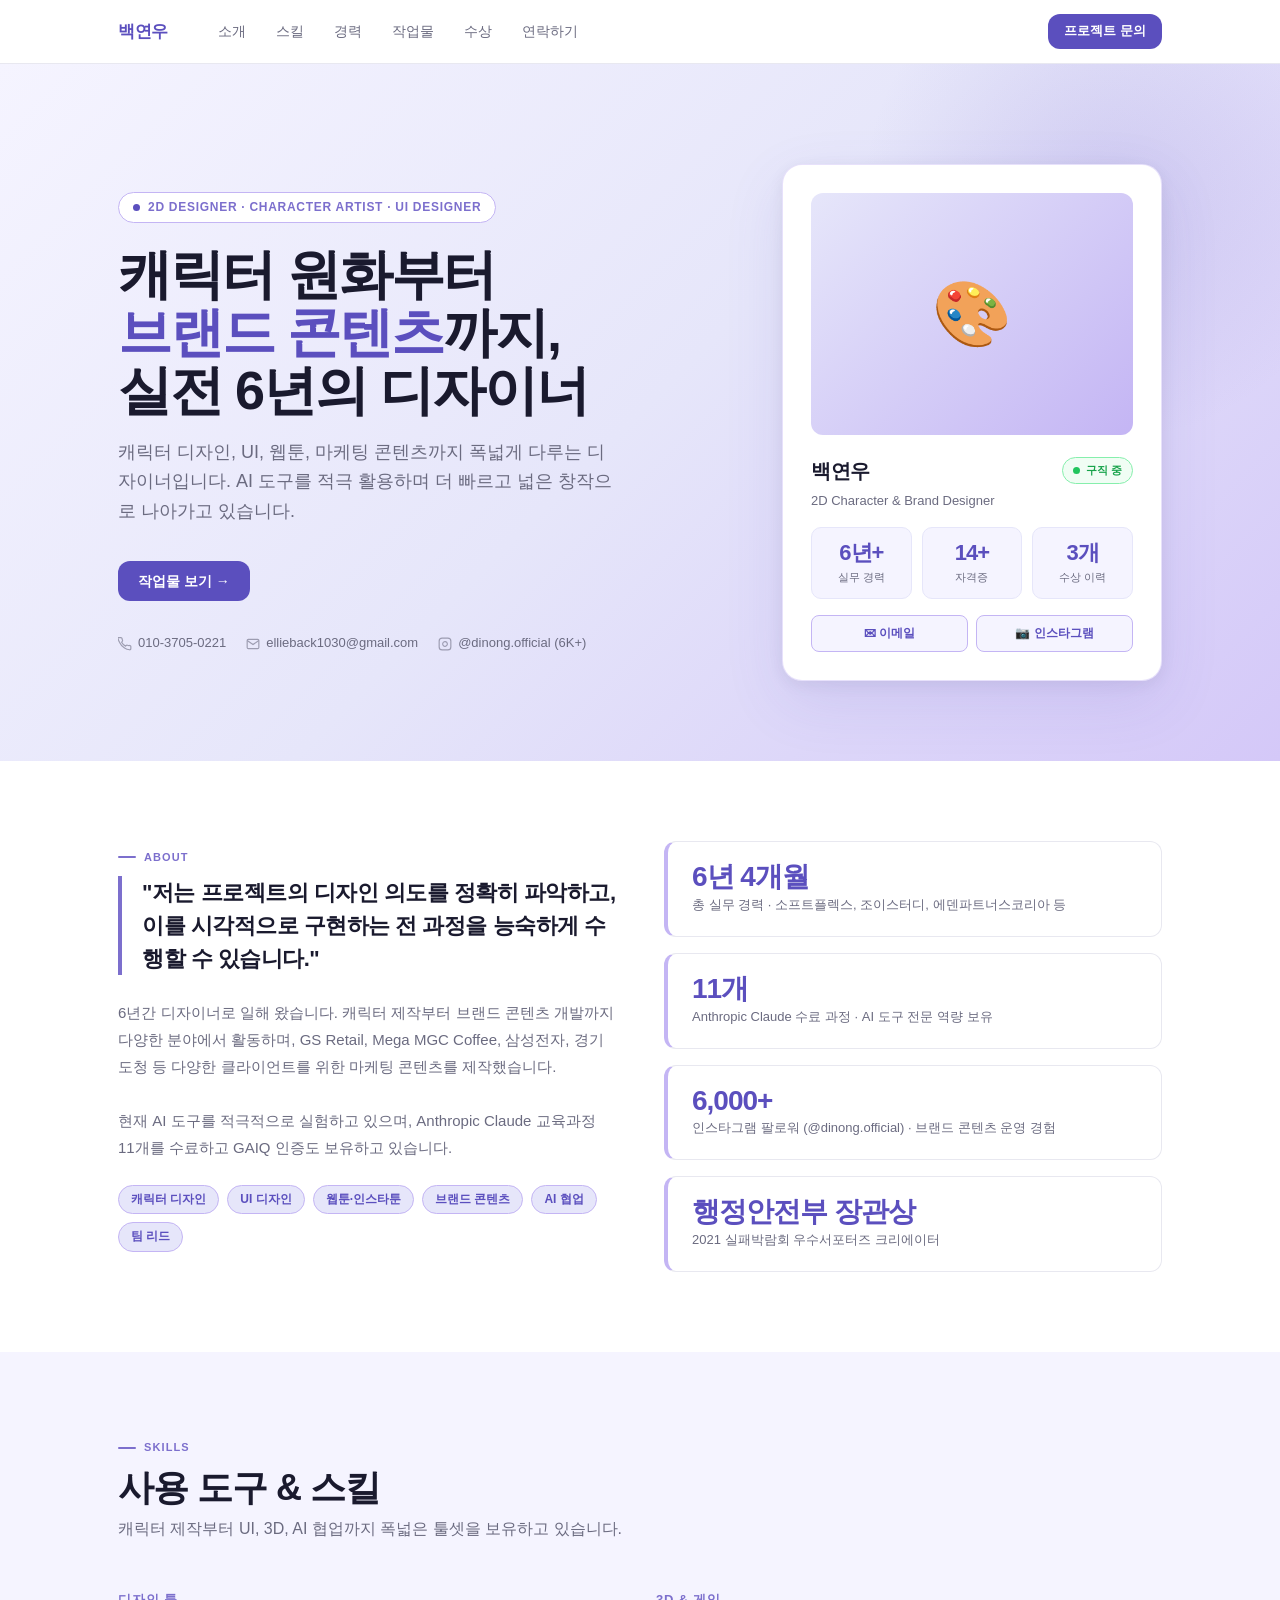
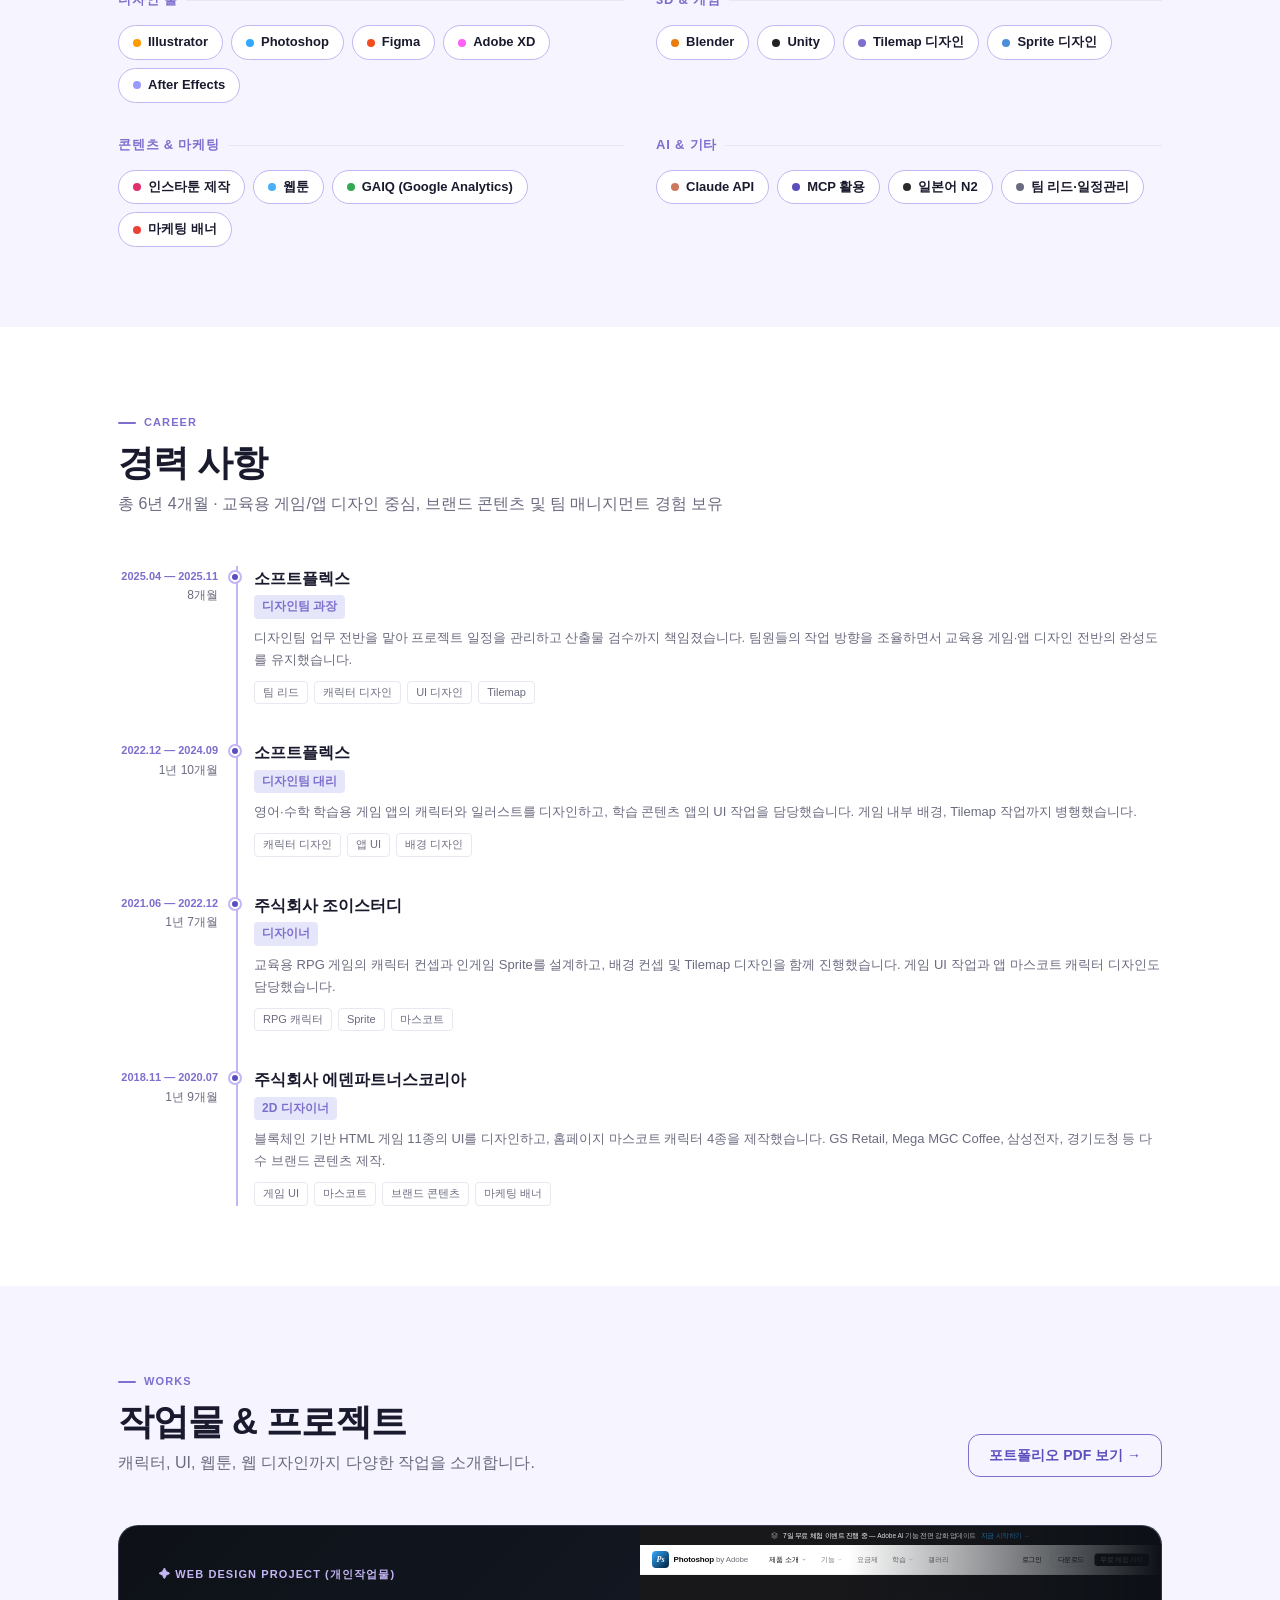
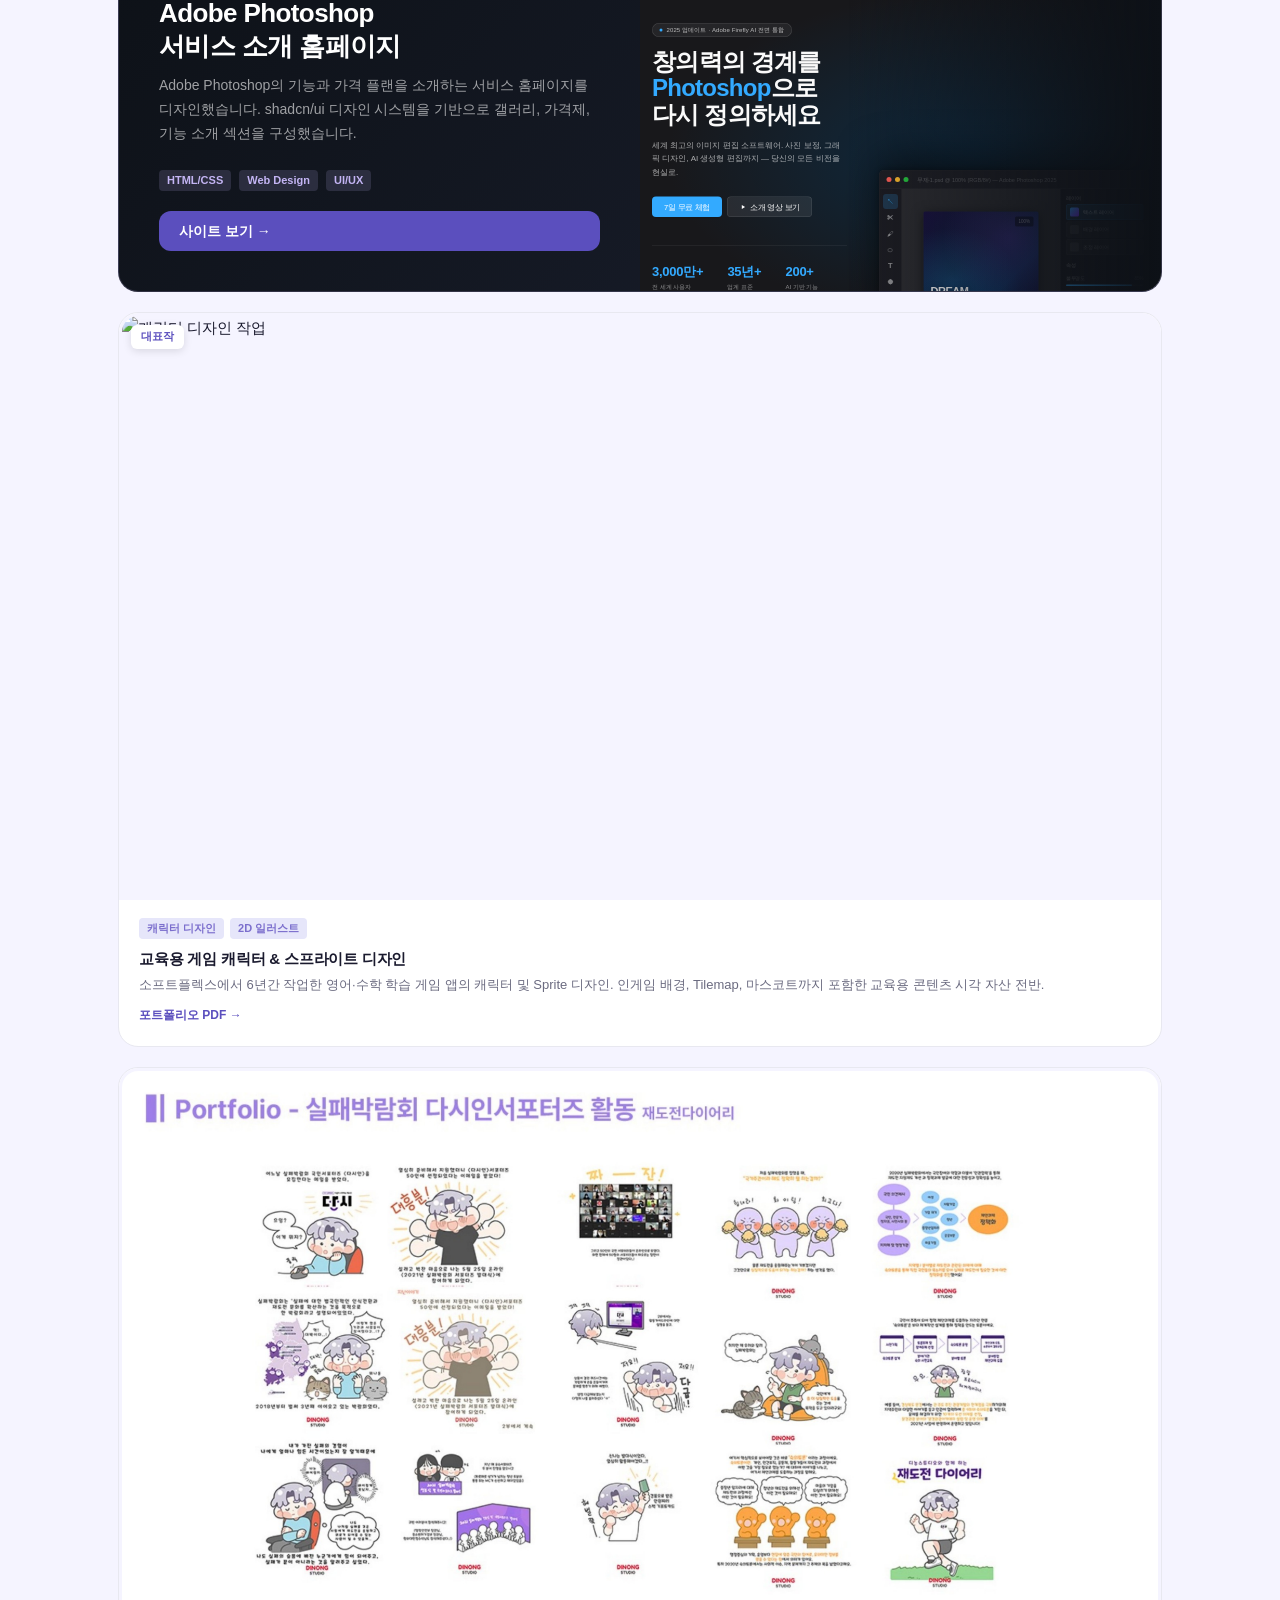
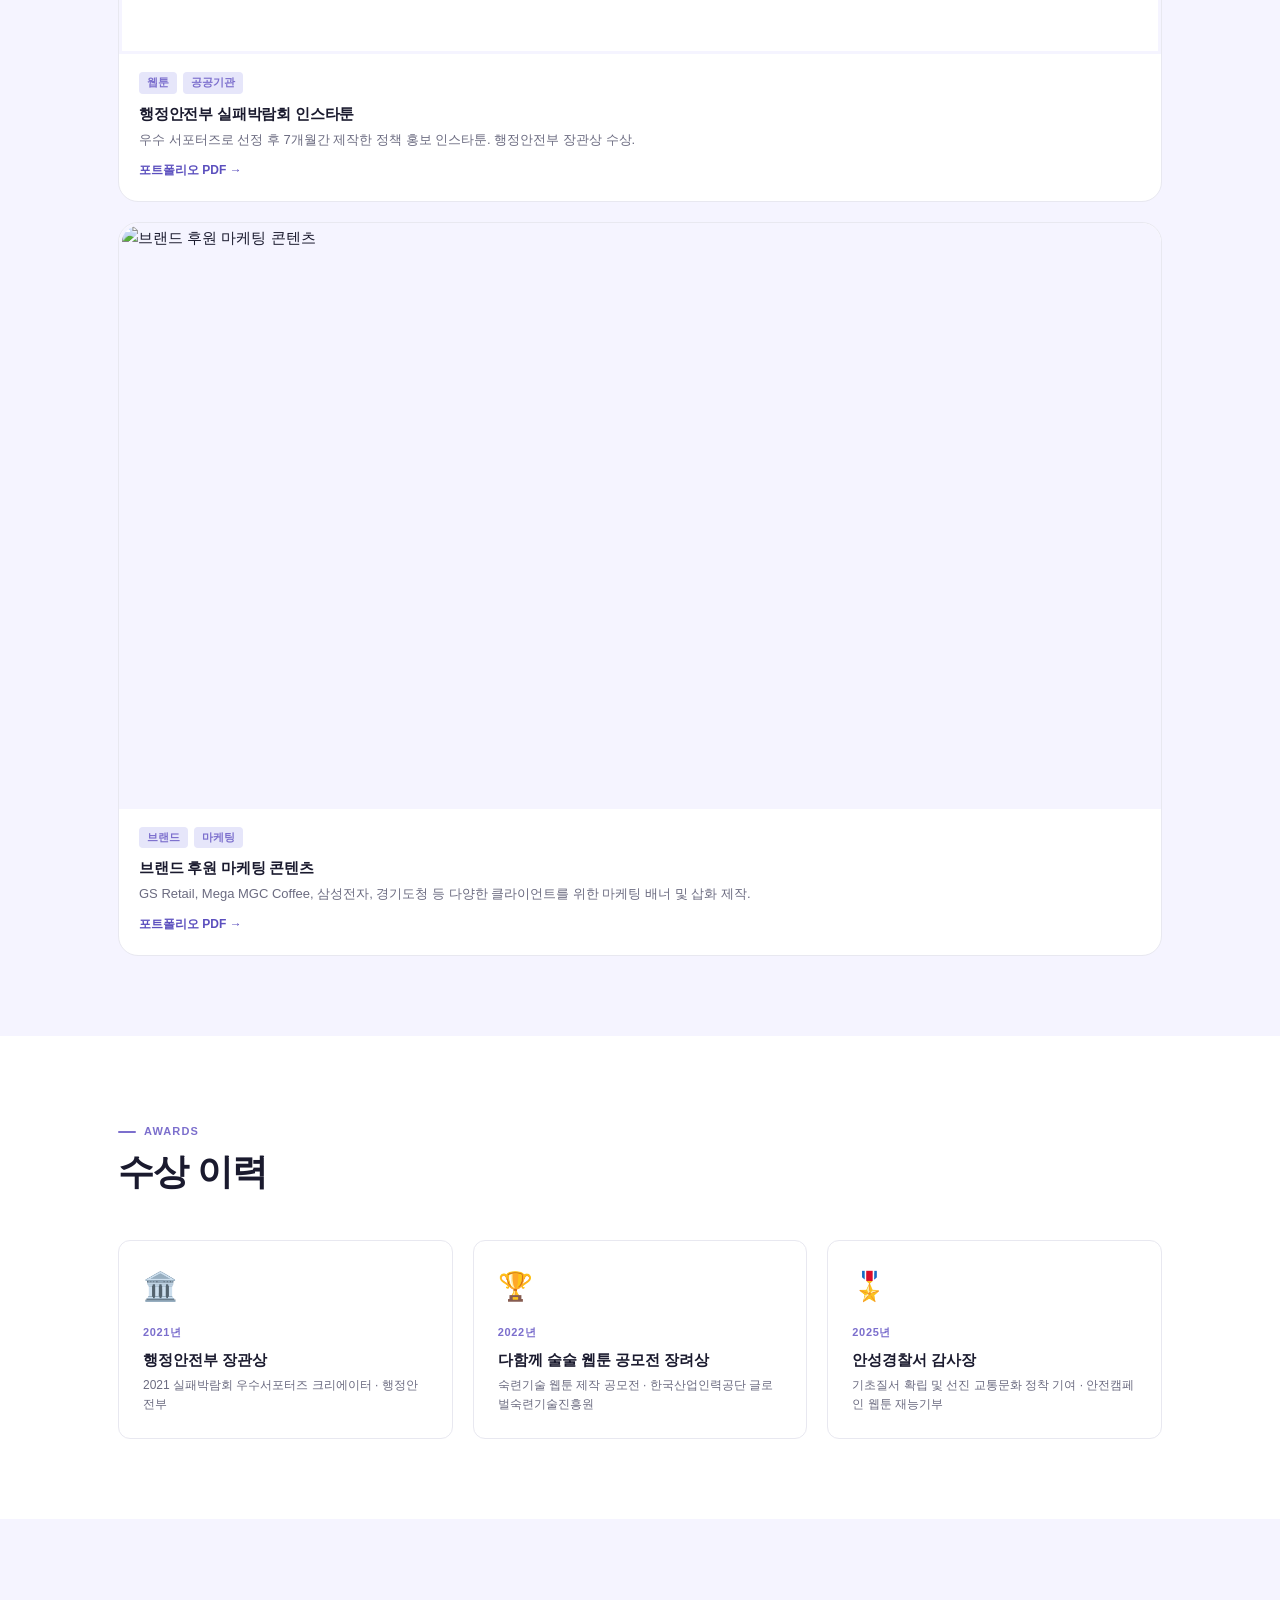
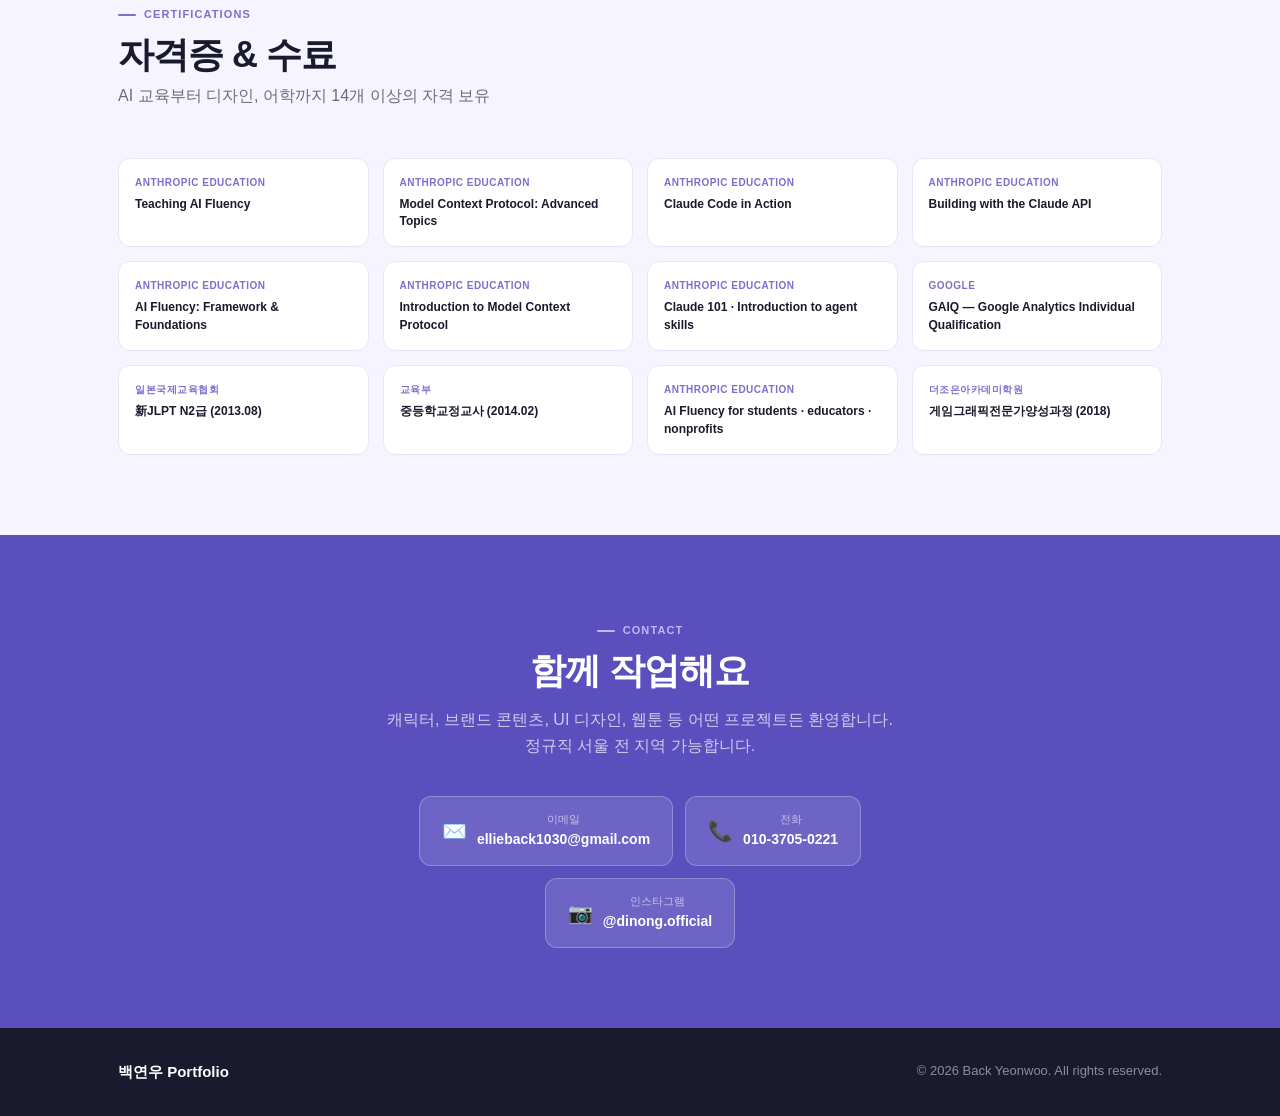
==== index.html @ b56a7719 "Initial portfolio site deploy" ====
<!DOCTYPE html>
<html lang="ko">
<head>
  <meta charset="UTF-8" />
  <meta name="viewport" content="width=device-width, initial-scale=1.0" />
  <title>백연우 — Character & Brand Designer Portfolio</title>
  <style>
    /* ── Color Tokens ── */
    :root {
      --lavender: #E6E6FA;
      --lavender-mid: #C4B5F4;
      --lavender-dark: #7C6FCD;
      --lavender-deep: #5B4FBE;
      --lavender-bg: #F5F4FF;
      --fg: #1a1a2e;
      --fg-muted: #6b6b80;
      --border: #e8e8f0;
      --card-bg: #ffffff;
      --white: #ffffff;
      --radius: 12px;
      --radius-lg: 20px;
    }

    *, *::before, *::after { box-sizing: border-box; margin: 0; padding: 0; }
    html { scroll-behavior: smooth; }
    body {
      font-family: -apple-system, BlinkMacSystemFont, 'Segoe UI', 'Apple SD Gothic Neo', 'Noto Sans KR', sans-serif;
      background: var(--white);
      color: var(--fg);
      font-size: 15px;
      line-height: 1.6;
      -webkit-font-smoothing: antialiased;
    }
    a { text-decoration: none; color: inherit; }
    img { display: block; max-width: 100%; }

    .container { max-width: 1100px; margin: 0 auto; padding: 0 28px; }

    /* ── Fade-up animation ── */
    .fade-up {
      opacity: 0;
      transform: translateY(24px);
      transition: opacity 0.55s ease, transform 0.55s ease;
    }
    .fade-up.visible { opacity: 1; transform: translateY(0); }

    /* ════════════════════════
       NAV
    ════════════════════════ */
    .nav {
      position: sticky; top: 0; z-index: 100;
      background: rgba(255,255,255,0.88);
      backdrop-filter: blur(12px);
      border-bottom: 1px solid var(--border);
      height: 64px;
    }
    .nav-inner {
      height: 100%; display: flex; align-items: center;
    }
    .nav-logo {
      font-size: 17px; font-weight: 800;
      letter-spacing: -0.5px; margin-right: 36px; flex-shrink: 0;
      color: var(--lavender-deep);
    }
    .nav-links { display: flex; align-items: center; gap: 2px; flex: 1; }
    .nav-link {
      padding: 6px 14px; border-radius: 8px;
      font-size: 14px; font-weight: 500; color: var(--fg-muted);
      transition: all .15s; white-space: nowrap;
    }
    .nav-link:hover, .nav-link.active {
      color: var(--lavender-deep);
      background: var(--lavender);
    }
    .nav-right { margin-left: auto; display: flex; gap: 8px; }
    .btn {
      display: inline-flex; align-items: center; gap: 6px;
      border-radius: var(--radius); font-size: 14px; font-weight: 600;
      padding: 9px 20px; cursor: pointer; border: none; transition: all .18s;
      white-space: nowrap;
    }
    .btn-primary {
      background: var(--lavender-deep); color: var(--white);
    }
    .btn-primary:hover { background: #4a3fad; }
    .btn-outline {
      background: transparent; color: var(--lavender-deep);
      border: 1.5px solid var(--lavender-dark);
    }
    .btn-outline:hover { background: var(--lavender); }
    .btn-ghost {
      background: transparent; color: var(--fg-muted); border: 1px solid var(--border);
    }
    .btn-ghost:hover { background: var(--lavender-bg); color: var(--lavender-deep); }

    /* ════════════════════════
       HERO
    ════════════════════════ */
    .hero {
      background: linear-gradient(135deg, var(--lavender-bg) 0%, var(--lavender) 50%, #d4c8f8 100%);
      padding: 100px 0 80px;
      position: relative; overflow: hidden;
    }
    .hero::before {
      content: '';
      position: absolute; top: -120px; right: -80px;
      width: 500px; height: 500px;
      background: radial-gradient(circle, rgba(124,111,205,0.18) 0%, transparent 70%);
      pointer-events: none;
    }
    .hero-inner {
      display: grid; grid-template-columns: 1fr 380px;
      align-items: center; gap: 60px;
    }
    .hero-tag {
      display: inline-flex; align-items: center; gap: 8px;
      background: var(--white); border: 1px solid var(--lavender-mid);
      border-radius: 9999px; padding: 5px 14px;
      font-size: 12px; font-weight: 600; color: var(--lavender-dark);
      text-transform: uppercase; letter-spacing: .06em;
      margin-bottom: 22px;
    }
    .hero-tag-dot {
      width: 7px; height: 7px; border-radius: 50%;
      background: var(--lavender-deep); flex-shrink: 0;
    }
    .hero h1 {
      font-size: 54px; font-weight: 800; letter-spacing: -2px;
      line-height: 1.08; margin-bottom: 18px; color: var(--fg);
    }
    .hero h1 em {
      font-style: normal; color: var(--lavender-deep);
    }
    .hero-sub {
      font-size: 18px; color: var(--fg-muted); line-height: 1.65;
      max-width: 500px; margin-bottom: 34px;
    }
    .hero-actions { display: flex; gap: 10px; flex-wrap: wrap; margin-bottom: 32px; }
    .hero-meta {
      display: flex; align-items: center; gap: 20px; flex-wrap: wrap;
    }
    .hero-meta-item {
      display: flex; align-items: center; gap: 6px;
      font-size: 13px; color: var(--fg-muted);
    }
    .hero-meta-item svg { opacity: 0.6; }

    /* Profile Card */
    .hero-card {
      background: var(--white);
      border-radius: var(--radius-lg);
      padding: 28px;
      box-shadow: 0 20px 60px rgba(91,79,190,0.12), 0 4px 16px rgba(0,0,0,0.06);
      border: 1px solid rgba(196,181,244,0.4);
    }
    .hero-photo {
      width: 100%; aspect-ratio: 4/3;
      border-radius: 12px; overflow: hidden;
      background: linear-gradient(135deg, var(--lavender) 0%, var(--lavender-mid) 100%);
      margin-bottom: 20px;
      display: flex; align-items: center; justify-content: center;
      font-size: 64px; color: var(--lavender-dark);
    }
    .hero-photo img { width: 100%; height: 100%; object-fit: cover; }
    .hero-name-row {
      display: flex; align-items: center; justify-content: space-between;
      margin-bottom: 4px;
    }
    .hero-name { font-size: 20px; font-weight: 700; letter-spacing: -0.4px; }
    .avail-badge {
      display: flex; align-items: center; gap: 6px;
      background: #f0fdf4; border: 1px solid #86efac;
      border-radius: 9999px; padding: 4px 10px;
      font-size: 11px; font-weight: 600; color: #16a34a;
    }
    .avail-dot {
      width: 7px; height: 7px; border-radius: 50%;
      background: #22c55e;
      animation: pulse 2s infinite;
    }
    @keyframes pulse {
      0%,100% { box-shadow: 0 0 0 2px rgba(34,197,94,0.2); }
      50% { box-shadow: 0 0 0 5px rgba(34,197,94,0.05); }
    }
    .hero-role { font-size: 13px; color: var(--fg-muted); margin-bottom: 16px; }
    .hero-stats {
      display: grid; grid-template-columns: repeat(3, 1fr);
      gap: 10px; margin-bottom: 16px;
    }
    .hero-stat {
      background: var(--lavender-bg);
      border: 1px solid var(--lavender);
      border-radius: 10px; padding: 12px 8px; text-align: center;
    }
    .hero-stat-val {
      font-size: 22px; font-weight: 800; letter-spacing: -1px;
      color: var(--lavender-deep); line-height: 1.2;
    }
    .hero-stat-label { font-size: 11px; color: var(--fg-muted); margin-top: 2px; }
    .hero-card-links { display: flex; gap: 8px; }
    .hero-link-btn {
      flex: 1; display: flex; align-items: center; justify-content: center; gap: 5px;
      background: var(--lavender-bg); border: 1px solid var(--lavender-mid);
      border-radius: 8px; padding: 8px; font-size: 12px; font-weight: 600;
      color: var(--lavender-deep); transition: all .15s;
    }
    .hero-link-btn:hover { background: var(--lavender); }

    /* ════════════════════════
       SECTION COMMON
    ════════════════════════ */
    .section { padding: 80px 0; }
    .section-alt { background: var(--lavender-bg); }
    .section-dark {
      background: var(--lavender-deep); color: var(--white);
    }
    .sec-label {
      display: inline-flex; align-items: center; gap: 8px;
      font-size: 11px; font-weight: 700; letter-spacing: .1em;
      text-transform: uppercase; color: var(--lavender-dark);
      margin-bottom: 10px;
    }
    .section-dark .sec-label { color: var(--lavender-mid); }
    .sec-label::before {
      content: ''; width: 18px; height: 2px;
      background: var(--lavender-dark); border-radius: 1px;
    }
    .section-dark .sec-label::before { background: var(--lavender-mid); }
    .sec-h2 {
      font-size: 36px; font-weight: 800; letter-spacing: -1px;
      line-height: 1.15; margin-bottom: 8px;
    }
    .sec-lead {
      font-size: 16px; color: var(--fg-muted); line-height: 1.65;
    }
    .section-dark .sec-lead { color: rgba(255,255,255,0.7); }
    .sec-header { margin-bottom: 48px; }
    .sec-header-row {
      display: flex; align-items: flex-end; justify-content: space-between;
      flex-wrap: wrap; gap: 16px; margin-bottom: 48px;
    }

    /* ════════════════════════
       ABOUT / INTRO
    ════════════════════════ */
    .about-grid {
      display: grid; grid-template-columns: 1fr 1fr; gap: 48px; align-items: start;
    }
    .about-quote {
      font-size: 22px; font-weight: 700; line-height: 1.5;
      letter-spacing: -0.5px; color: var(--fg);
      border-left: 4px solid var(--lavender-dark);
      padding-left: 20px; margin-bottom: 24px;
    }
    .about-text { font-size: 15px; color: var(--fg-muted); line-height: 1.8; }
    .about-tags { display: flex; flex-wrap: wrap; gap: 8px; margin-top: 24px; }
    .tag {
      display: inline-flex; align-items: center; gap: 5px;
      background: var(--lavender); border: 1px solid var(--lavender-mid);
      border-radius: 9999px; padding: 4px 12px;
      font-size: 12px; font-weight: 600; color: var(--lavender-deep);
    }
    .about-highlights { display: flex; flex-direction: column; gap: 16px; }
    .highlight-card {
      background: var(--white); border: 1px solid var(--border);
      border-radius: var(--radius); padding: 20px 24px;
      border-left: 4px solid var(--lavender-mid);
      transition: border-left-color .2s, box-shadow .2s;
    }
    .highlight-card:hover {
      border-left-color: var(--lavender-deep);
      box-shadow: 0 4px 20px rgba(91,79,190,0.08);
    }
    .highlight-num {
      font-size: 28px; font-weight: 800; color: var(--lavender-deep);
      letter-spacing: -1px; line-height: 1.1;
    }
    .highlight-label {
      font-size: 13px; color: var(--fg-muted); margin-top: 2px;
    }

    /* ════════════════════════
       SKILLS
    ════════════════════════ */
    .skills-grid {
      display: grid; grid-template-columns: repeat(2, 1fr); gap: 32px;
    }
    .skills-group-title {
      font-size: 13px; font-weight: 700; color: var(--lavender-dark);
      text-transform: uppercase; letter-spacing: .06em;
      margin-bottom: 14px; display: flex; align-items: center; gap: 8px;
    }
    .skills-group-title::after {
      content: ''; flex: 1; height: 1px; background: var(--border);
    }
    .skill-chips { display: flex; flex-wrap: wrap; gap: 8px; }
    .skill-chip {
      display: inline-flex; align-items: center; gap: 7px;
      background: var(--white); border: 1.5px solid var(--lavender-mid);
      border-radius: 9999px; padding: 6px 14px;
      font-size: 13px; font-weight: 600; color: var(--fg);
      transition: all .15s;
    }
    .skill-chip:hover { background: var(--lavender); border-color: var(--lavender-dark); }
    .skill-dot { width: 8px; height: 8px; border-radius: 50%; }

    /* ════════════════════════
       CAREER TIMELINE
    ════════════════════════ */
    .timeline { position: relative; }
    .timeline::before {
      content: '';
      position: absolute; left: 118px; top: 0; bottom: 0;
      width: 2px; background: var(--lavender-mid);
    }
    .tl-item {
      display: grid; grid-template-columns: 100px 1fr;
      gap: 36px; position: relative; padding-bottom: 36px;
    }
    .tl-item:last-child { padding-bottom: 0; }
    .tl-date {
      text-align: right; font-size: 12px; color: var(--fg-muted);
      line-height: 1.5; padding-top: 2px;
    }
    .tl-date strong { display: block; font-size: 11px; color: var(--lavender-dark); margin-bottom: 2px; }
    .tl-body { position: relative; }
    .tl-body::before {
      content: '';
      position: absolute; left: -24px; top: 6px;
      width: 10px; height: 10px; border-radius: 50%;
      background: var(--lavender-deep);
      border: 2px solid var(--white);
      box-shadow: 0 0 0 2px var(--lavender-mid);
    }
    .tl-company {
      font-size: 16px; font-weight: 700; margin-bottom: 2px;
    }
    .tl-role {
      font-size: 12px; font-weight: 600; color: var(--lavender-dark);
      background: var(--lavender); border-radius: 4px;
      padding: 2px 8px; display: inline-block; margin-bottom: 8px;
    }
    .tl-desc { font-size: 13px; color: var(--fg-muted); line-height: 1.7; }
    .tl-tags { display: flex; flex-wrap: wrap; gap: 6px; margin-top: 10px; }
    .tl-tag {
      font-size: 11px; color: var(--fg-muted);
      border: 1px solid var(--border); border-radius: 4px;
      padding: 2px 8px;
    }

    /* ════════════════════════
       WORKS
    ════════════════════════ */
    .works-grid {
      display: grid; grid-template-columns: 1fr; gap: 20px;
    }
    .work-card {
      background: var(--card-bg); border: 1px solid var(--border);
      border-radius: var(--radius-lg); overflow: hidden;
      cursor: pointer; transition: all .22s;
    }
    .work-card:hover {
      box-shadow: 0 12px 40px rgba(91,79,190,0.14);
      transform: translateY(-4px);
    }
    .work-card.featured { grid-column: unset; }
    .work-img-wrap {
      width: 100%; aspect-ratio: 16/9;
      overflow: hidden; background: var(--lavender-bg);
      position: relative;
      padding: 3px;
      border-radius: calc(var(--radius-lg) - 1px) calc(var(--radius-lg) - 1px) 0 0;
    }
    .work-card.featured .work-img-wrap { aspect-ratio: 16/9; }
    .work-img {
      width: 100%; height: 100%; object-fit: cover;
      transition: transform .35s ease;
      border-radius: calc(var(--radius-lg) - 4px) calc(var(--radius-lg) - 4px) 0 0;
    }
    .work-card:hover .work-img { transform: scale(1.04); }
    .work-badge {
      position: absolute; top: 12px; left: 12px;
      background: var(--white); border-radius: 6px;
      padding: 3px 10px; font-size: 11px; font-weight: 700;
      color: var(--lavender-deep);
      box-shadow: 0 2px 8px rgba(0,0,0,0.12);
    }
    .work-info { padding: 18px 20px 20px; }
    .work-meta { display: flex; gap: 6px; flex-wrap: wrap; margin-bottom: 8px; }
    .work-tag-sm {
      font-size: 11px; color: var(--lavender-dark);
      background: var(--lavender); border-radius: 4px;
      padding: 2px 8px; font-weight: 600;
    }
    .work-title { font-size: 15px; font-weight: 700; margin-bottom: 4px; letter-spacing: -0.2px; }
    .work-desc { font-size: 13px; color: var(--fg-muted); line-height: 1.6; }
    .work-link {
      display: inline-flex; align-items: center; gap: 4px;
      font-size: 12px; font-weight: 600; color: var(--lavender-deep);
      margin-top: 10px; transition: gap .15s;
    }
    .work-link:hover { gap: 8px; }

    /* Special: Photoshop page card */
    .ps-card {
      grid-column: 1 / -1;
      display: grid; grid-template-columns: 1fr 1fr;
      background: linear-gradient(135deg, #0d1117, #1a1f2e);
      border-radius: var(--radius-lg); overflow: hidden;
      border: 1px solid rgba(196,181,244,0.2);
    }
    .ps-card-info {
      padding: 40px 40px; display: flex; flex-direction: column;
      justify-content: center;
    }
    .ps-card-label {
      font-size: 11px; font-weight: 700; letter-spacing: .1em;
      text-transform: uppercase; color: var(--lavender-mid);
      margin-bottom: 14px;
    }
    .ps-card-title {
      font-size: 26px; font-weight: 800; color: var(--white);
      letter-spacing: -0.6px; line-height: 1.25; margin-bottom: 12px;
    }
    .ps-card-desc {
      font-size: 14px; color: rgba(255,255,255,0.6);
      line-height: 1.7; margin-bottom: 24px;
    }
    .ps-card-preview {
      overflow: hidden; position: relative;
      background: #0d1117;
    }
    .ps-card-preview iframe {
      width: 200%; height: 200%;
      transform: scale(0.5); transform-origin: top left;
      pointer-events: none; border: none;
    }
    .ps-card-overlay {
      position: absolute; inset: 0;
      background: linear-gradient(to right, transparent 40%, #0d1117 100%);
    }

    /* ════════════════════════
       AWARDS
    ════════════════════════ */
    .awards-grid {
      display: grid; grid-template-columns: repeat(3, 1fr); gap: 20px;
    }
    .award-card {
      background: var(--white); border: 1px solid var(--border);
      border-radius: var(--radius); padding: 24px;
      transition: all .2s;
    }
    .award-card:hover {
      box-shadow: 0 8px 30px rgba(91,79,190,0.1);
      border-color: var(--lavender-mid);
    }
    .award-icon { font-size: 28px; margin-bottom: 14px; }
    .award-year {
      font-size: 11px; font-weight: 700; color: var(--lavender-dark);
      text-transform: uppercase; letter-spacing: .06em; margin-bottom: 6px;
    }
    .award-title { font-size: 15px; font-weight: 700; margin-bottom: 4px; }
    .award-org { font-size: 12px; color: var(--fg-muted); }

    /* ════════════════════════
       CERTIFICATIONS
    ════════════════════════ */
    .cert-grid {
      display: grid; grid-template-columns: repeat(4, 1fr); gap: 14px;
    }
    .cert-card {
      background: var(--white); border: 1.5px solid var(--lavender);
      border-radius: var(--radius); padding: 16px;
      transition: all .15s;
    }
    .cert-card:hover {
      border-color: var(--lavender-dark);
      background: var(--lavender-bg);
    }
    .cert-issuer {
      font-size: 10px; font-weight: 700; color: var(--lavender-dark);
      text-transform: uppercase; letter-spacing: .05em; margin-bottom: 5px;
    }
    .cert-name { font-size: 12px; font-weight: 600; line-height: 1.45; }

    /* ════════════════════════
       CONTACT CTA
    ════════════════════════ */
    .contact-inner {
      text-align: center; max-width: 600px; margin: 0 auto;
    }
    .contact-inner .sec-h2 { margin-bottom: 16px; }
    .contact-links {
      display: flex; justify-content: center; gap: 12px;
      flex-wrap: wrap; margin-top: 36px;
    }
    .contact-link {
      display: flex; align-items: center; gap: 10px;
      background: rgba(255,255,255,0.12); border: 1px solid rgba(255,255,255,0.25);
      border-radius: var(--radius); padding: 14px 22px;
      font-size: 14px; font-weight: 600; color: var(--white);
      transition: all .15s;
    }
    .contact-link:hover {
      background: rgba(255,255,255,0.2);
      border-color: rgba(255,255,255,0.4);
    }
    .contact-link-icon { font-size: 20px; }

    /* ════════════════════════
       FOOTER
    ════════════════════════ */
    .footer {
      background: var(--fg); color: rgba(255,255,255,0.5);
      padding: 32px 0; font-size: 13px;
    }
    .footer-inner {
      display: flex; align-items: center; justify-content: space-between;
    }
    .footer-logo { color: var(--white); font-weight: 700; font-size: 15px; }

    /* ════════════════════════
       RESPONSIVE
    ════════════════════════ */
    @media (max-width: 900px) {
      .hero-inner { grid-template-columns: 1fr; }
      .hero-card { max-width: 400px; }
      .hero h1 { font-size: 40px; }
      .about-grid, .skills-grid { grid-template-columns: 1fr; }
      .works-grid { grid-template-columns: 1fr; }
      .work-card.featured { grid-column: 1; }
      .ps-card { grid-template-columns: 1fr; }
      .ps-card-preview { min-height: 200px; }
      .awards-grid { grid-template-columns: 1fr 1fr; }
      .cert-grid { grid-template-columns: repeat(2, 1fr); }
      .timeline::before { left: 80px; }
      .tl-item { grid-template-columns: 68px 1fr; gap: 28px; }
    }
  </style>
</head>
<body>

  <!-- NAV -->
  <nav class="nav">
    <div class="container nav-inner">
      <a href="#" class="nav-logo">백연우</a>
      <div class="nav-links">
        <a href="#about" class="nav-link">소개</a>
        <a href="#skills" class="nav-link">스킬</a>
        <a href="#career" class="nav-link">경력</a>
        <a href="#works" class="nav-link">작업물</a>
        <a href="#awards" class="nav-link">수상</a>
        <a href="#contact" class="nav-link">연락하기</a>
      </div>
      <div class="nav-right">
        <a href="#contact" class="btn btn-primary" style="font-size:13px; padding:7px 16px;">프로젝트 문의</a>
      </div>
    </div>
  </nav>

  <!-- HERO -->
  <section class="hero">
    <div class="container hero-inner">
      <div class="fade-up">
        <div class="hero-tag">
          <span class="hero-tag-dot"></span>
          2D Designer · Character Artist · UI Designer
        </div>
        <h1>캐릭터 원화부터<br><em>브랜드 콘텐츠</em>까지,<br>실전 6년의 디자이너</h1>
        <p class="hero-sub">캐릭터 디자인, UI, 웹툰, 마케팅 콘텐츠까지 폭넓게 다루는 디자이너입니다. AI 도구를 적극 활용하며 더 빠르고 넓은 창작으로 나아가고 있습니다.</p>
        <div class="hero-actions">
          <a href="#works" class="btn btn-primary">작업물 보기 →</a>
        </div>
        <div class="hero-meta">
          <span class="hero-meta-item">
            <svg width="14" height="14" viewBox="0 0 24 24" fill="none" stroke="currentColor" stroke-width="2"><path d="M22 16.92v3a2 2 0 01-2.18 2 19.79 19.79 0 01-8.63-3.07A19.5 19.5 0 013.07 9.81a19.79 19.79 0 01-3.07-8.63A2 2 0 012 1h3a2 2 0 012 1.72 12.84 12.84 0 00.7 2.81 2 2 0 01-.45 2.11L6.27 8.91a16 16 0 006.72 6.72l1-1a2 2 0 012.11-.45 12.84 12.84 0 002.81.7A2 2 0 0122 16.92z"/></svg>
            010-3705-0221
          </span>
          <span class="hero-meta-item">
            <svg width="14" height="14" viewBox="0 0 24 24" fill="none" stroke="currentColor" stroke-width="2"><path d="M4 4h16c1.1 0 2 .9 2 2v12c0 1.1-.9 2-2 2H4c-1.1 0-2-.9-2-2V6c0-1.1.9-2 2-2z"/><polyline points="22,6 12,13 2,6"/></svg>
            ellieback1030@gmail.com
          </span>
          <span class="hero-meta-item">
            <svg width="14" height="14" viewBox="0 0 24 24" fill="none" stroke="currentColor" stroke-width="2"><rect x="2" y="2" width="20" height="20" rx="5" ry="5"/><path d="M16 11.37A4 4 0 1112.63 8 4 4 0 0116 11.37z"/><line x1="17.5" y1="6.5" x2="17.51" y2="6.5"/></svg>
            @dinong.official (6K+)
          </span>
        </div>
      </div>

      <div class="hero-card fade-up" style="transition-delay:.15s">
        <div class="hero-photo">🎨</div>
        <div class="hero-name-row">
          <span class="hero-name">백연우</span>
          <span class="avail-badge"><span class="avail-dot"></span>구직 중</span>
        </div>
        <div class="hero-role">2D Character &amp; Brand Designer</div>
        <div class="hero-stats">
          <div class="hero-stat">
            <div class="hero-stat-val">6년+</div>
            <div class="hero-stat-label">실무 경력</div>
          </div>
          <div class="hero-stat">
            <div class="hero-stat-val">14+</div>
            <div class="hero-stat-label">자격증</div>
          </div>
          <div class="hero-stat">
            <div class="hero-stat-val">3개</div>
            <div class="hero-stat-label">수상 이력</div>
          </div>
        </div>
        <div class="hero-card-links">
          <a href="mailto:ellieback1030@gmail.com" class="hero-link-btn">✉ 이메일</a>
          <a href="https://instagram.com/dinong.official" target="_blank" class="hero-link-btn">📷 인스타그램</a>
        </div>
      </div>
    </div>
  </section>

  <!-- ABOUT -->
  <section class="section" id="about">
    <div class="container">
      <div class="about-grid">
        <div class="fade-up">
          <div class="sec-label">About</div>
          <div class="about-quote">"저는 프로젝트의 디자인 의도를 정확히 파악하고, 이를 시각적으로 구현하는 전 과정을 능숙하게 수행할 수 있습니다."</div>
          <p class="about-text">
            6년간 디자이너로 일해 왔습니다. 캐릭터 제작부터 브랜드 콘텐츠 개발까지 다양한 분야에서 활동하며,
            GS Retail, Mega MGC Coffee, 삼성전자, 경기도청 등 다양한 클라이언트를 위한 마케팅 콘텐츠를 제작했습니다.<br><br>
            현재 AI 도구를 적극적으로 실험하고 있으며, Anthropic Claude 교육과정 11개를 수료하고 GAIQ 인증도 보유하고 있습니다.
          </p>
          <div class="about-tags">
            <span class="tag">캐릭터 디자인</span>
            <span class="tag">UI 디자인</span>
            <span class="tag">웹툰·인스타툰</span>
            <span class="tag">브랜드 콘텐츠</span>
            <span class="tag">AI 협업</span>
            <span class="tag">팀 리드</span>
          </div>
        </div>
        <div class="about-highlights fade-up" style="transition-delay:.1s">
          <div class="highlight-card">
            <div class="highlight-num">6년 4개월</div>
            <div class="highlight-label">총 실무 경력 · 소프트플렉스, 조이스터디, 에덴파트너스코리아 등</div>
          </div>
          <div class="highlight-card">
            <div class="highlight-num">11개</div>
            <div class="highlight-label">Anthropic Claude 수료 과정 · AI 도구 전문 역량 보유</div>
          </div>
          <div class="highlight-card">
            <div class="highlight-num">6,000+</div>
            <div class="highlight-label">인스타그램 팔로워 (@dinong.official) · 브랜드 콘텐츠 운영 경험</div>
          </div>
          <div class="highlight-card">
            <div class="highlight-num">행정안전부 장관상</div>
            <div class="highlight-label">2021 실패박람회 우수서포터즈 크리에이터</div>
          </div>
        </div>
      </div>
    </div>
  </section>

  <!-- SKILLS -->
  <section class="section section-alt" id="skills">
    <div class="container">
      <div class="sec-header fade-up">
        <div class="sec-label">Skills</div>
        <h2 class="sec-h2">사용 도구 & 스킬</h2>
        <p class="sec-lead">캐릭터 제작부터 UI, 3D, AI 협업까지 폭넓은 툴셋을 보유하고 있습니다.</p>
      </div>
      <div class="skills-grid fade-up" style="transition-delay:.1s">
        <div>
          <div class="skills-group-title">디자인 툴</div>
          <div class="skill-chips">
            <span class="skill-chip"><span class="skill-dot" style="background:#FF9A00;"></span>Illustrator</span>
            <span class="skill-chip"><span class="skill-dot" style="background:#31A8FF;"></span>Photoshop</span>
            <span class="skill-chip"><span class="skill-dot" style="background:#F24E1E;"></span>Figma</span>
            <span class="skill-chip"><span class="skill-dot" style="background:#FF61F6;"></span>Adobe XD</span>
            <span class="skill-chip"><span class="skill-dot" style="background:#9999FF;"></span>After Effects</span>
          </div>
        </div>
        <div>
          <div class="skills-group-title">3D & 게임</div>
          <div class="skill-chips">
            <span class="skill-chip"><span class="skill-dot" style="background:#E87D0D;"></span>Blender</span>
            <span class="skill-chip"><span class="skill-dot" style="background:#222;"></span>Unity</span>
            <span class="skill-chip"><span class="skill-dot" style="background:#7C6FCD;"></span>Tilemap 디자인</span>
            <span class="skill-chip"><span class="skill-dot" style="background:#4A90D9;"></span>Sprite 디자인</span>
          </div>
        </div>
        <div>
          <div class="skills-group-title">콘텐츠 & 마케팅</div>
          <div class="skill-chips">
            <span class="skill-chip"><span class="skill-dot" style="background:#E1306C;"></span>인스타툰 제작</span>
            <span class="skill-chip"><span class="skill-dot" style="background:#48B0F7;"></span>웹툰</span>
            <span class="skill-chip"><span class="skill-dot" style="background:#34A853;"></span>GAIQ (Google Analytics)</span>
            <span class="skill-chip"><span class="skill-dot" style="background:#EA4335;"></span>마케팅 배너</span>
          </div>
        </div>
        <div>
          <div class="skills-group-title">AI & 기타</div>
          <div class="skill-chips">
            <span class="skill-chip"><span class="skill-dot" style="background:#CC785C;"></span>Claude API</span>
            <span class="skill-chip"><span class="skill-dot" style="background:#5B4FBE;"></span>MCP 활용</span>
            <span class="skill-chip"><span class="skill-dot" style="background:#2B2B2B;"></span>일본어 N2</span>
            <span class="skill-chip"><span class="skill-dot" style="background:#6b6b80;"></span>팀 리드·일정관리</span>
          </div>
        </div>
      </div>
    </div>
  </section>

  <!-- CAREER -->
  <section class="section" id="career">
    <div class="container">
      <div class="sec-header fade-up">
        <div class="sec-label">Career</div>
        <h2 class="sec-h2">경력 사항</h2>
        <p class="sec-lead">총 6년 4개월 · 교육용 게임/앱 디자인 중심, 브랜드 콘텐츠 및 팀 매니지먼트 경험 보유</p>
      </div>
      <div class="timeline fade-up" style="transition-delay:.1s">
        <div class="tl-item">
          <div class="tl-date">
            <strong>2025.04 — 2025.11</strong>
            8개월
          </div>
          <div class="tl-body">
            <div class="tl-company">소프트플렉스</div>
            <span class="tl-role">디자인팀 과장</span>
            <p class="tl-desc">디자인팀 업무 전반을 맡아 프로젝트 일정을 관리하고 산출물 검수까지 책임졌습니다. 팀원들의 작업 방향을 조율하면서 교육용 게임·앱 디자인 전반의 완성도를 유지했습니다.</p>
            <div class="tl-tags">
              <span class="tl-tag">팀 리드</span>
              <span class="tl-tag">캐릭터 디자인</span>
              <span class="tl-tag">UI 디자인</span>
              <span class="tl-tag">Tilemap</span>
            </div>
          </div>
        </div>
        <div class="tl-item">
          <div class="tl-date">
            <strong>2022.12 — 2024.09</strong>
            1년 10개월
          </div>
          <div class="tl-body">
            <div class="tl-company">소프트플렉스</div>
            <span class="tl-role">디자인팀 대리</span>
            <p class="tl-desc">영어·수학 학습용 게임 앱의 캐릭터와 일러스트를 디자인하고, 학습 콘텐츠 앱의 UI 작업을 담당했습니다. 게임 내부 배경, Tilemap 작업까지 병행했습니다.</p>
            <div class="tl-tags">
              <span class="tl-tag">캐릭터 디자인</span>
              <span class="tl-tag">앱 UI</span>
              <span class="tl-tag">배경 디자인</span>
            </div>
          </div>
        </div>
        <div class="tl-item">
          <div class="tl-date">
            <strong>2021.06 — 2022.12</strong>
            1년 7개월
          </div>
          <div class="tl-body">
            <div class="tl-company">주식회사 조이스터디</div>
            <span class="tl-role">디자이너</span>
            <p class="tl-desc">교육용 RPG 게임의 캐릭터 컨셉과 인게임 Sprite를 설계하고, 배경 컨셉 및 Tilemap 디자인을 함께 진행했습니다. 게임 UI 작업과 앱 마스코트 캐릭터 디자인도 담당했습니다.</p>
            <div class="tl-tags">
              <span class="tl-tag">RPG 캐릭터</span>
              <span class="tl-tag">Sprite</span>
              <span class="tl-tag">마스코트</span>
            </div>
          </div>
        </div>
        <div class="tl-item">
          <div class="tl-date">
            <strong>2018.11 — 2020.07</strong>
            1년 9개월
          </div>
          <div class="tl-body">
            <div class="tl-company">주식회사 에덴파트너스코리아</div>
            <span class="tl-role">2D 디자이너</span>
            <p class="tl-desc">블록체인 기반 HTML 게임 11종의 UI를 디자인하고, 홈페이지 마스코트 캐릭터 4종을 제작했습니다. GS Retail, Mega MGC Coffee, 삼성전자, 경기도청 등 다수 브랜드 콘텐츠 제작.</p>
            <div class="tl-tags">
              <span class="tl-tag">게임 UI</span>
              <span class="tl-tag">마스코트</span>
              <span class="tl-tag">브랜드 콘텐츠</span>
              <span class="tl-tag">마케팅 배너</span>
            </div>
          </div>
        </div>
      </div>
    </div>
  </section>

  <!-- WORKS -->
  <section class="section section-alt" id="works">
    <div class="container">
      <div class="sec-header-row">
        <div class="fade-up">
          <div class="sec-label">Works</div>
          <h2 class="sec-h2">작업물 &amp; 프로젝트</h2>
          <p class="sec-lead">캐릭터, UI, 웹툰, 웹 디자인까지 다양한 작업을 소개합니다.</p>
        </div>
        <a href="portfolio-works.html" class="btn btn-outline fade-up" style="transition-delay:.1s">포트폴리오 PDF 보기 →</a>
      </div>

      <!-- Photoshop Service Page — Featured -->
      <div class="ps-card fade-up" style="margin-bottom:20px;">
        <div class="ps-card-info">
          <div class="ps-card-label">✦ Web Design Project (개인작업물)</div>
          <div class="ps-card-title">Adobe Photoshop<br>서비스 소개 홈페이지</div>
          <p class="ps-card-desc">
            Adobe Photoshop의 기능과 가격 플랜을 소개하는 서비스 홈페이지를 디자인했습니다.
            shadcn/ui 디자인 시스템을 기반으로 갤러리, 가격제, 기능 소개 섹션을 구성했습니다.
          </p>
          <div style="display:flex; gap:8px; flex-wrap:wrap; margin-bottom:20px;">
            <span class="work-tag-sm" style="background:rgba(196,181,244,0.15); color:var(--lavender-mid);">HTML/CSS</span>
            <span class="work-tag-sm" style="background:rgba(196,181,244,0.15); color:var(--lavender-mid);">Web Design</span>
            <span class="work-tag-sm" style="background:rgba(196,181,244,0.15); color:var(--lavender-mid);">UI/UX</span>
          </div>
          <a href="adobe-photoshop.html" target="_blank" class="btn btn-primary">사이트 보기 →</a>
        </div>
        <div class="ps-card-preview">
          <iframe src="adobe-photoshop.html" scrolling="no" tabindex="-1"></iframe>
          <div class="ps-card-overlay"></div>
        </div>
      </div>

      <!-- Other work cards -->
      <div class="works-grid fade-up" style="transition-delay:.15s">
        <div class="work-card featured">
          <div class="work-img-wrap">
            <img class="work-img" src="game-screenshot.png" alt="캐릭터 디자인 작업" />
            <span class="work-badge">대표작</span>
          </div>
          <div class="work-info">
            <div class="work-meta">
              <span class="work-tag-sm">캐릭터 디자인</span>
              <span class="work-tag-sm">2D 일러스트</span>
            </div>
            <div class="work-title">교육용 게임 캐릭터 & 스프라이트 디자인</div>
            <p class="work-desc">소프트플렉스에서 6년간 작업한 영어·수학 학습 게임 앱의 캐릭터 및 Sprite 디자인. 인게임 배경, Tilemap, 마스코트까지 포함한 교육용 콘텐츠 시각 자산 전반.</p>
            <a href="portfolio-works.html" class="work-link">포트폴리오 PDF →</a>
          </div>
        </div>
        <div class="work-card">
          <div class="work-img-wrap">
            <img class="work-img" src="webtoon-failexpo.png" alt="행정안전부 실패박람회 인스타툰" />
          </div>
          <div class="work-info">
            <div class="work-meta">
              <span class="work-tag-sm">웹툰</span>
              <span class="work-tag-sm">공공기관</span>
            </div>
            <div class="work-title">행정안전부 실패박람회 인스타툰</div>
            <p class="work-desc">우수 서포터즈로 선정 후 7개월간 제작한 정책 홍보 인스타툰. 행정안전부 장관상 수상.</p>
            <a href="portfolio-works.html" class="work-link">포트폴리오 PDF →</a>
          </div>
        </div>
        <div class="work-card">
          <div class="work-img-wrap">
            <img class="work-img" src="webtoon-brand.png" alt="브랜드 후원 마케팅 콘텐츠" />
          </div>
          <div class="work-info">
            <div class="work-meta">
              <span class="work-tag-sm">브랜드</span>
              <span class="work-tag-sm">마케팅</span>
            </div>
            <div class="work-title">브랜드 후원 마케팅 콘텐츠</div>
            <p class="work-desc">GS Retail, Mega MGC Coffee, 삼성전자, 경기도청 등 다양한 클라이언트를 위한 마케팅 배너 및 삽화 제작.</p>
            <a href="portfolio-works.html" class="work-link">포트폴리오 PDF →</a>
          </div>
        </div>
      </div>
    </div>
  </section>

  <!-- AWARDS -->
  <section class="section" id="awards">
    <div class="container">
      <div class="sec-header fade-up">
        <div class="sec-label">Awards</div>
        <h2 class="sec-h2">수상 이력</h2>
      </div>
      <div class="awards-grid fade-up" style="transition-delay:.1s">
        <div class="award-card">
          <div class="award-icon">🏛️</div>
          <div class="award-year">2021년</div>
          <div class="award-title">행정안전부 장관상</div>
          <div class="award-org">2021 실패박람회 우수서포터즈 크리에이터 · 행정안전부</div>
        </div>
        <div class="award-card">
          <div class="award-icon">🏆</div>
          <div class="award-year">2022년</div>
          <div class="award-title">다함께 술술 웹툰 공모전 장려상</div>
          <div class="award-org">숙련기술 웹툰 제작 공모전 · 한국산업인력공단 글로벌숙련기술진흥원</div>
        </div>
        <div class="award-card">
          <div class="award-icon">🎖️</div>
          <div class="award-year">2025년</div>
          <div class="award-title">안성경찰서 감사장</div>
          <div class="award-org">기초질서 확립 및 선진 교통문화 정착 기여 · 안전캠페인 웹툰 재능기부</div>
        </div>
      </div>
    </div>
  </section>

  <!-- CERTIFICATIONS -->
  <section class="section section-alt">
    <div class="container">
      <div class="sec-header fade-up">
        <div class="sec-label">Certifications</div>
        <h2 class="sec-h2">자격증 & 수료</h2>
        <p class="sec-lead">AI 교육부터 디자인, 어학까지 14개 이상의 자격 보유</p>
      </div>
      <div class="cert-grid fade-up" style="transition-delay:.1s">
        <div class="cert-card">
          <div class="cert-issuer">Anthropic Education</div>
          <div class="cert-name">Teaching AI Fluency</div>
        </div>
        <div class="cert-card">
          <div class="cert-issuer">Anthropic Education</div>
          <div class="cert-name">Model Context Protocol: Advanced Topics</div>
        </div>
        <div class="cert-card">
          <div class="cert-issuer">Anthropic Education</div>
          <div class="cert-name">Claude Code in Action</div>
        </div>
        <div class="cert-card">
          <div class="cert-issuer">Anthropic Education</div>
          <div class="cert-name">Building with the Claude API</div>
        </div>
        <div class="cert-card">
          <div class="cert-issuer">Anthropic Education</div>
          <div class="cert-name">AI Fluency: Framework & Foundations</div>
        </div>
        <div class="cert-card">
          <div class="cert-issuer">Anthropic Education</div>
          <div class="cert-name">Introduction to Model Context Protocol</div>
        </div>
        <div class="cert-card">
          <div class="cert-issuer">Anthropic Education</div>
          <div class="cert-name">Claude 101 · Introduction to agent skills</div>
        </div>
        <div class="cert-card">
          <div class="cert-issuer">Google</div>
          <div class="cert-name">GAIQ — Google Analytics Individual Qualification</div>
        </div>
        <div class="cert-card">
          <div class="cert-issuer">일본국제교육협회</div>
          <div class="cert-name">新JLPT N2급 (2013.08)</div>
        </div>
        <div class="cert-card">
          <div class="cert-issuer">교육부</div>
          <div class="cert-name">중등학교정교사 (2014.02)</div>
        </div>
        <div class="cert-card">
          <div class="cert-issuer">Anthropic Education</div>
          <div class="cert-name">AI Fluency for students · educators · nonprofits</div>
        </div>
        <div class="cert-card">
          <div class="cert-issuer">더조은아카데미학원</div>
          <div class="cert-name">게임그래픽전문가양성과정 (2018)</div>
        </div>
      </div>
    </div>
  </section>

  <!-- CONTACT -->
  <section class="section section-dark" id="contact">
    <div class="container">
      <div class="contact-inner fade-up">
        <div class="sec-label">Contact</div>
        <h2 class="sec-h2" style="color:var(--white);">함께 작업해요</h2>
        <p class="sec-lead">캐릭터, 브랜드 콘텐츠, UI 디자인, 웹툰 등 어떤 프로젝트든 환영합니다.<br>정규직 서울 전 지역 가능합니다.</p>
        <div class="contact-links">
          <a href="mailto:ellieback1030@gmail.com" class="contact-link">
            <span class="contact-link-icon">✉️</span>
            <span>
              <div style="font-size:11px; opacity:0.6; font-weight:400;">이메일</div>
              ellieback1030@gmail.com
            </span>
          </a>
          <a href="tel:010-3705-0221" class="contact-link">
            <span class="contact-link-icon">📞</span>
            <span>
              <div style="font-size:11px; opacity:0.6; font-weight:400;">전화</div>
              010-3705-0221
            </span>
          </a>
          <a href="https://instagram.com/dinong.official" target="_blank" class="contact-link">
            <span class="contact-link-icon">📷</span>
            <span>
              <div style="font-size:11px; opacity:0.6; font-weight:400;">인스타그램</div>
              @dinong.official
            </span>
          </a>
        </div>
      </div>
    </div>
  </section>

  <!-- FOOTER -->
  <footer class="footer">
    <div class="container footer-inner">
      <span class="footer-logo">백연우 Portfolio</span>
      <span>© 2026 Back Yeonwoo. All rights reserved.</span>
    </div>
  </footer>

  <script>
    // Scroll-triggered fade-up
    const observer = new IntersectionObserver((entries) => {
      entries.forEach(e => {
        if (e.isIntersecting) { e.target.classList.add('visible'); }
      });
    }, { threshold: 0.1, rootMargin: '0px 0px -40px 0px' });

    document.querySelectorAll('.fade-up').forEach(el => observer.observe(el));

    // Active nav highlight
    const sections = document.querySelectorAll('section[id]');
    const navLinks = document.querySelectorAll('.nav-link');
    window.addEventListener('scroll', () => {
      let current = '';
      sections.forEach(s => {
        if (window.scrollY >= s.offsetTop - 120) current = s.id;
      });
      navLinks.forEach(l => {
        l.classList.toggle('active', l.getAttribute('href') === '#' + current);
      });
    });
  </script>
</body>
</html>
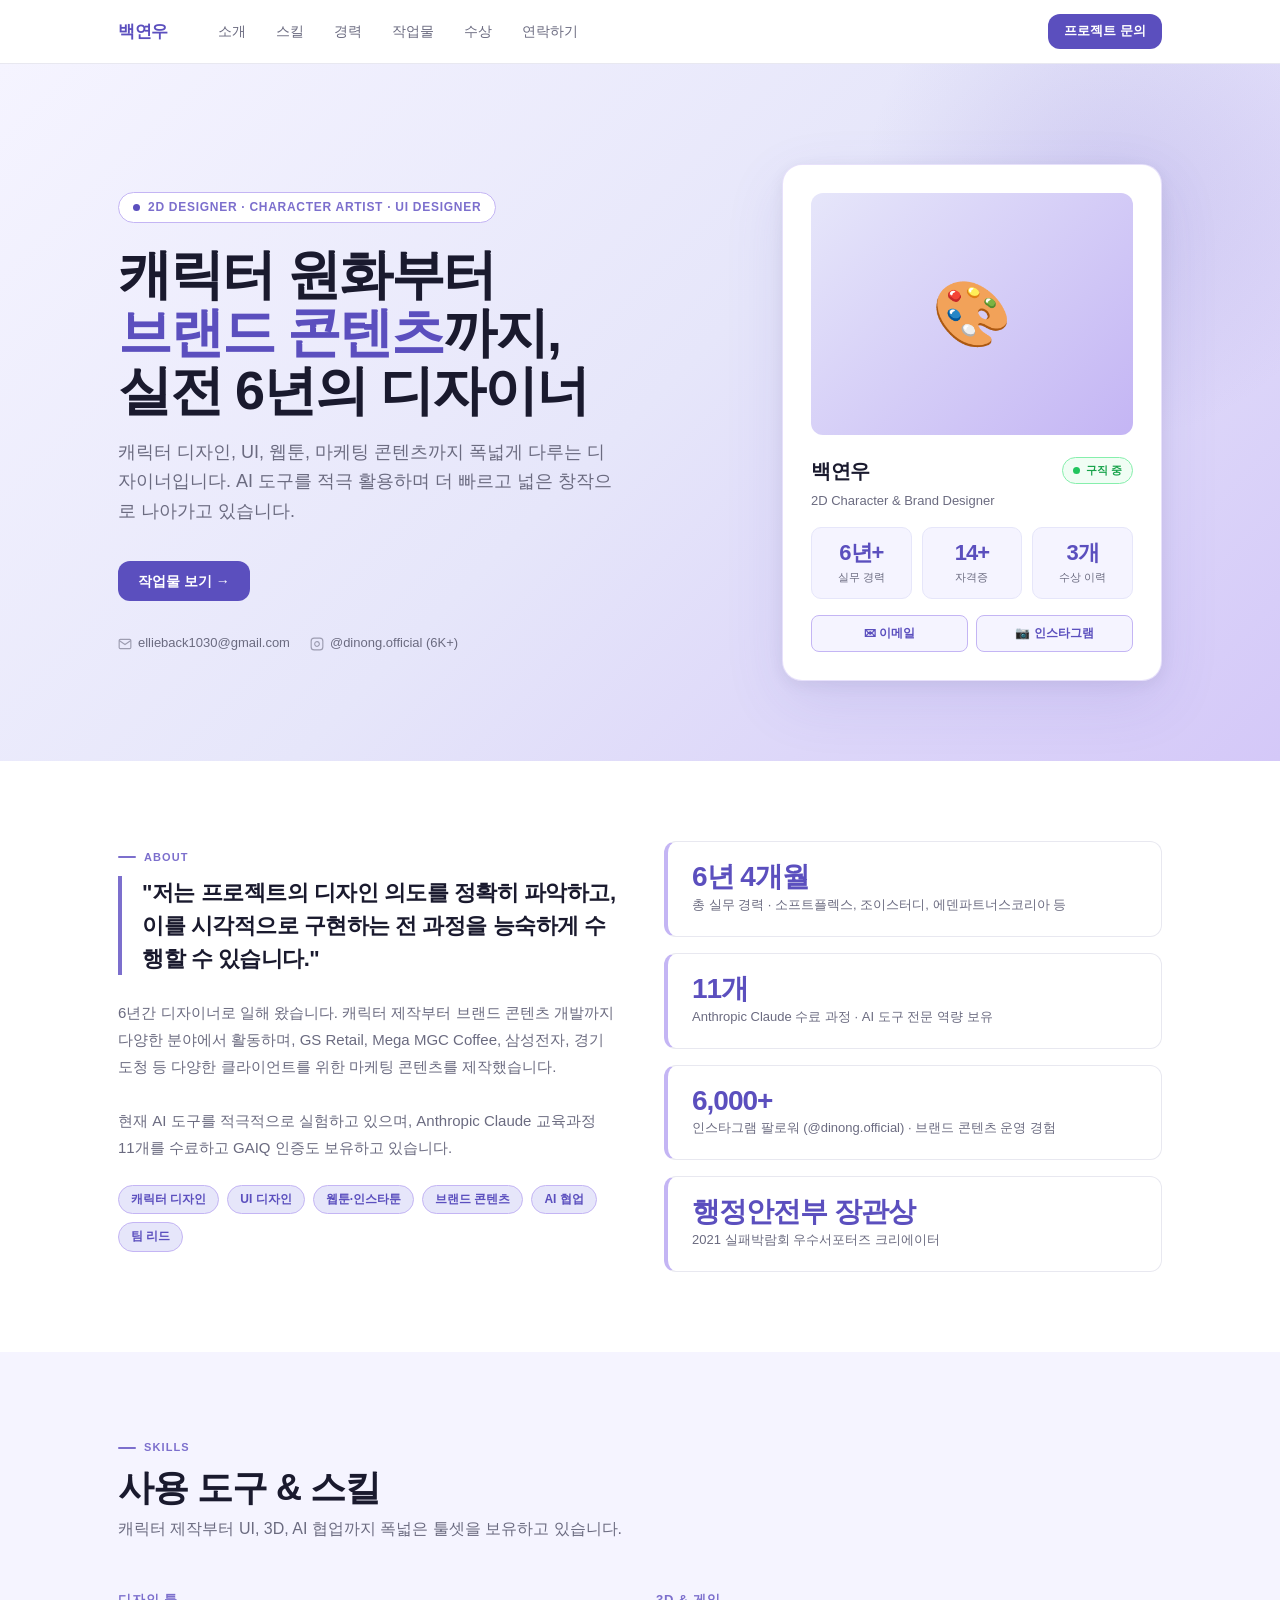
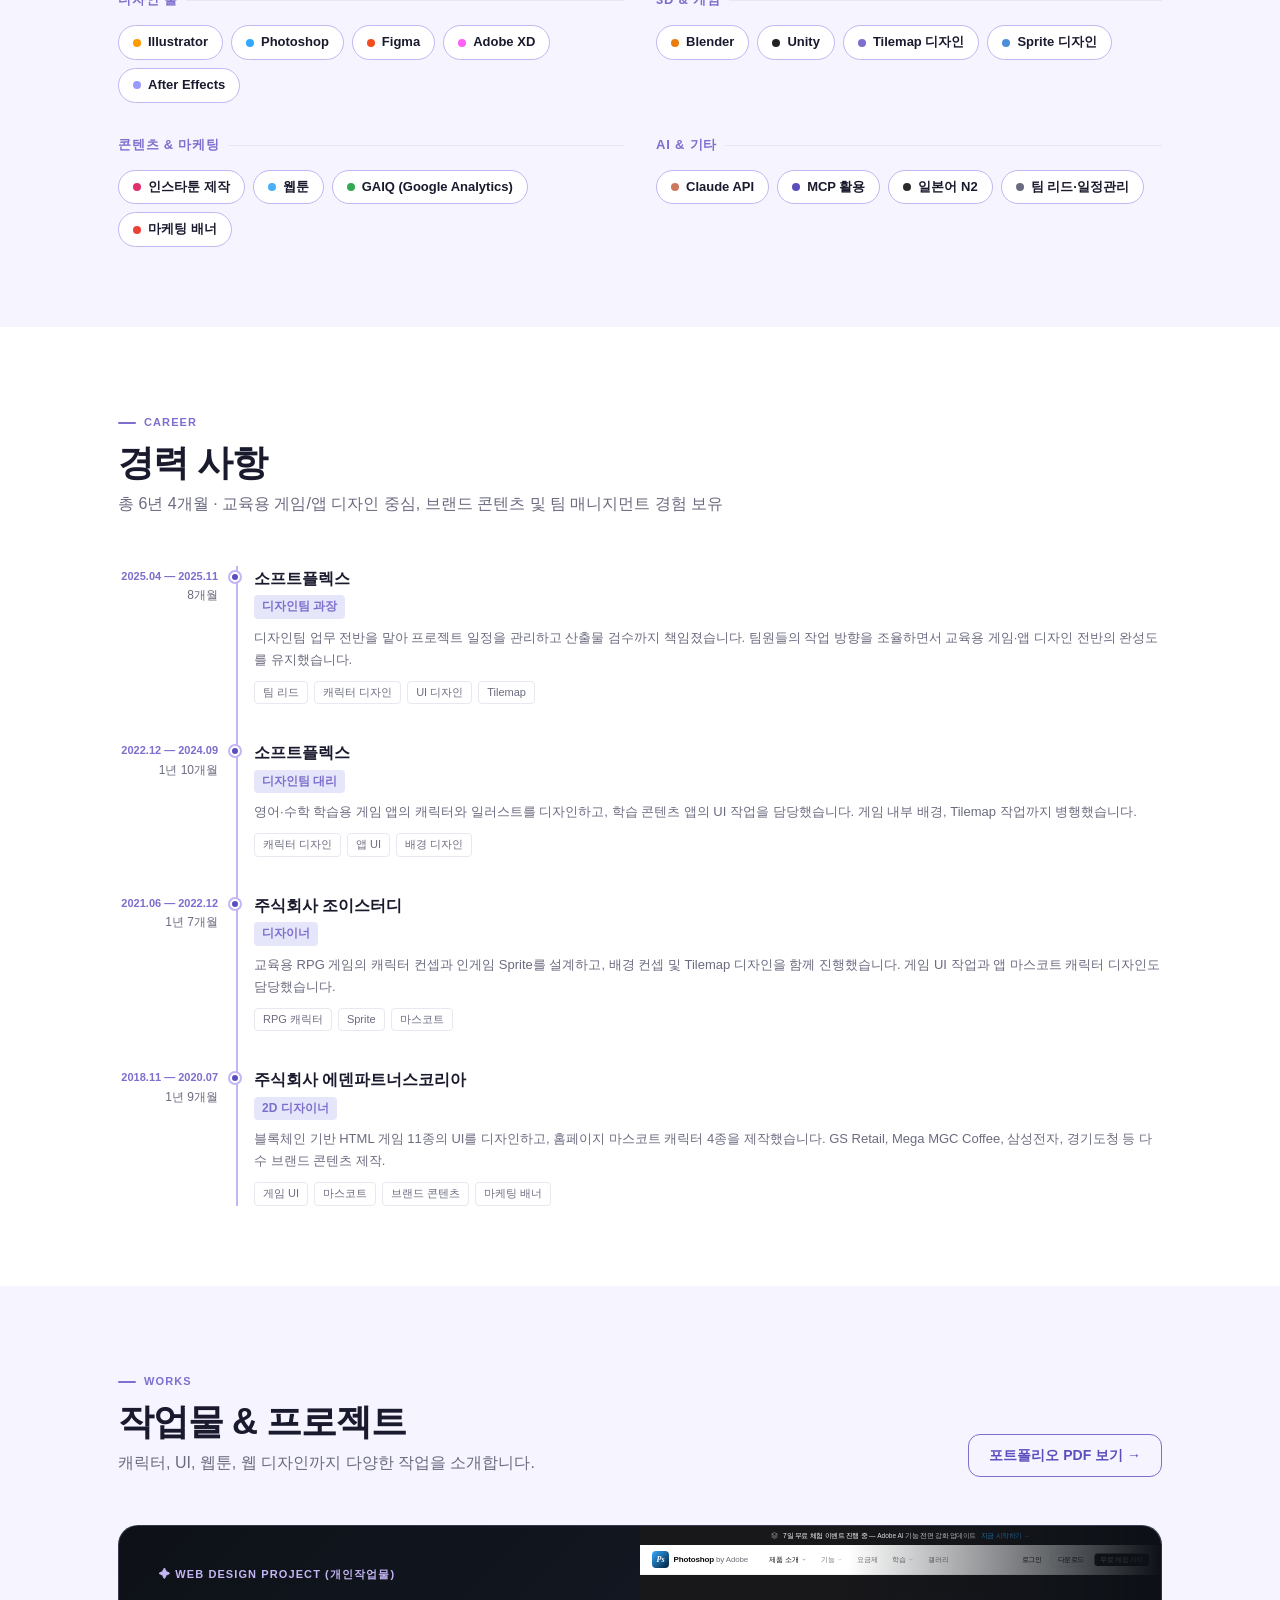
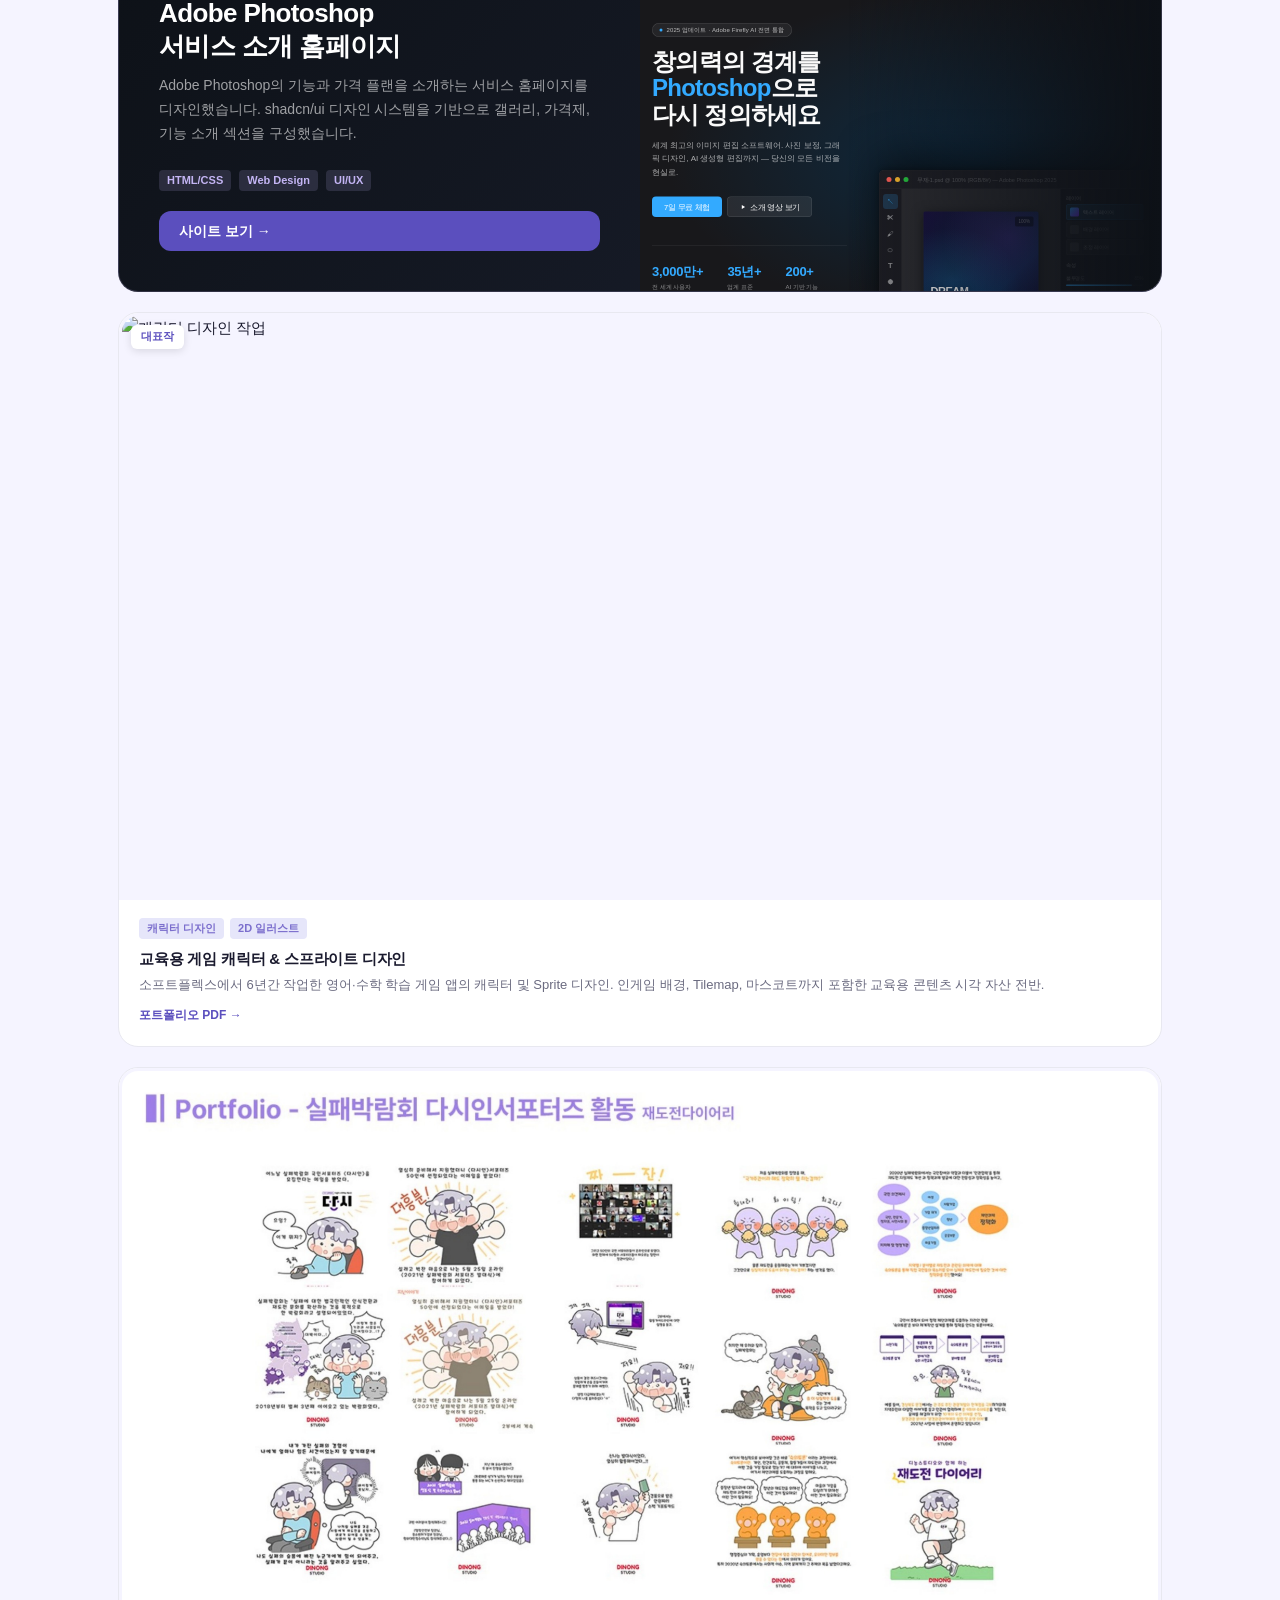
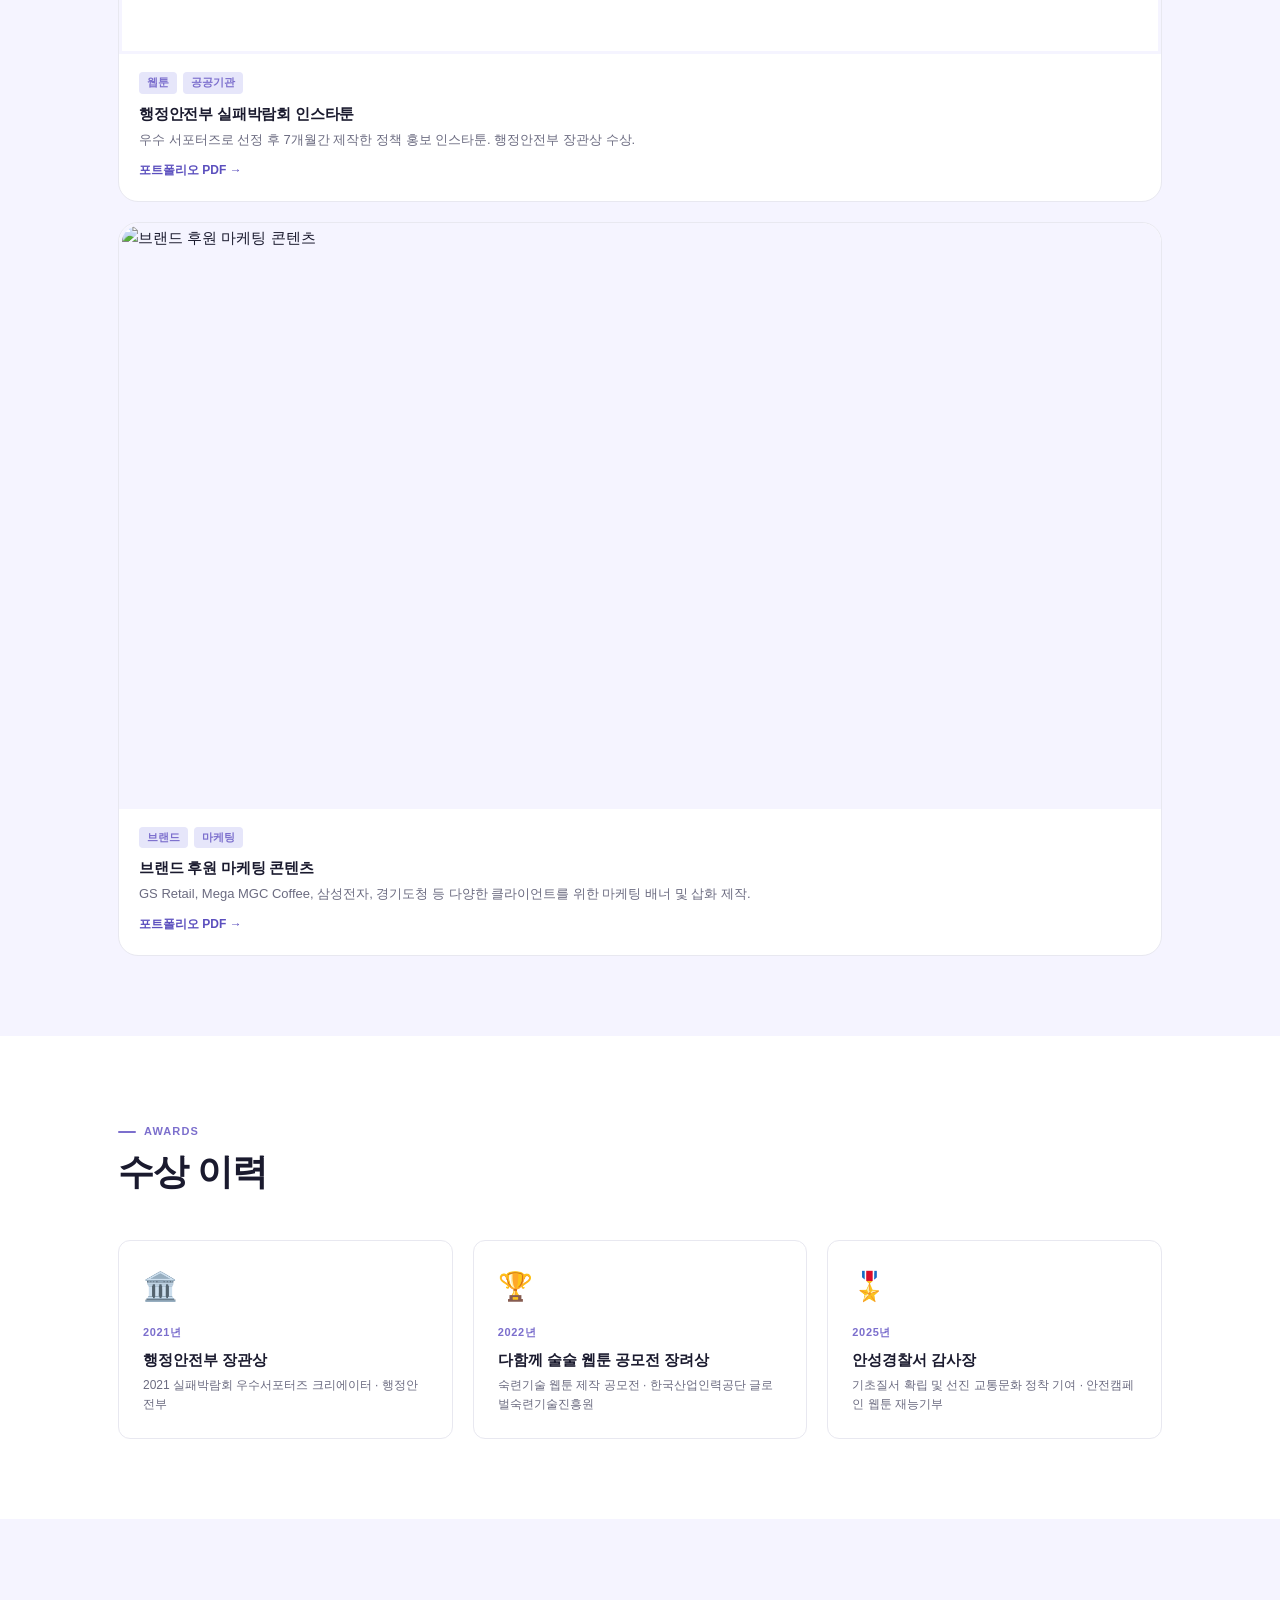
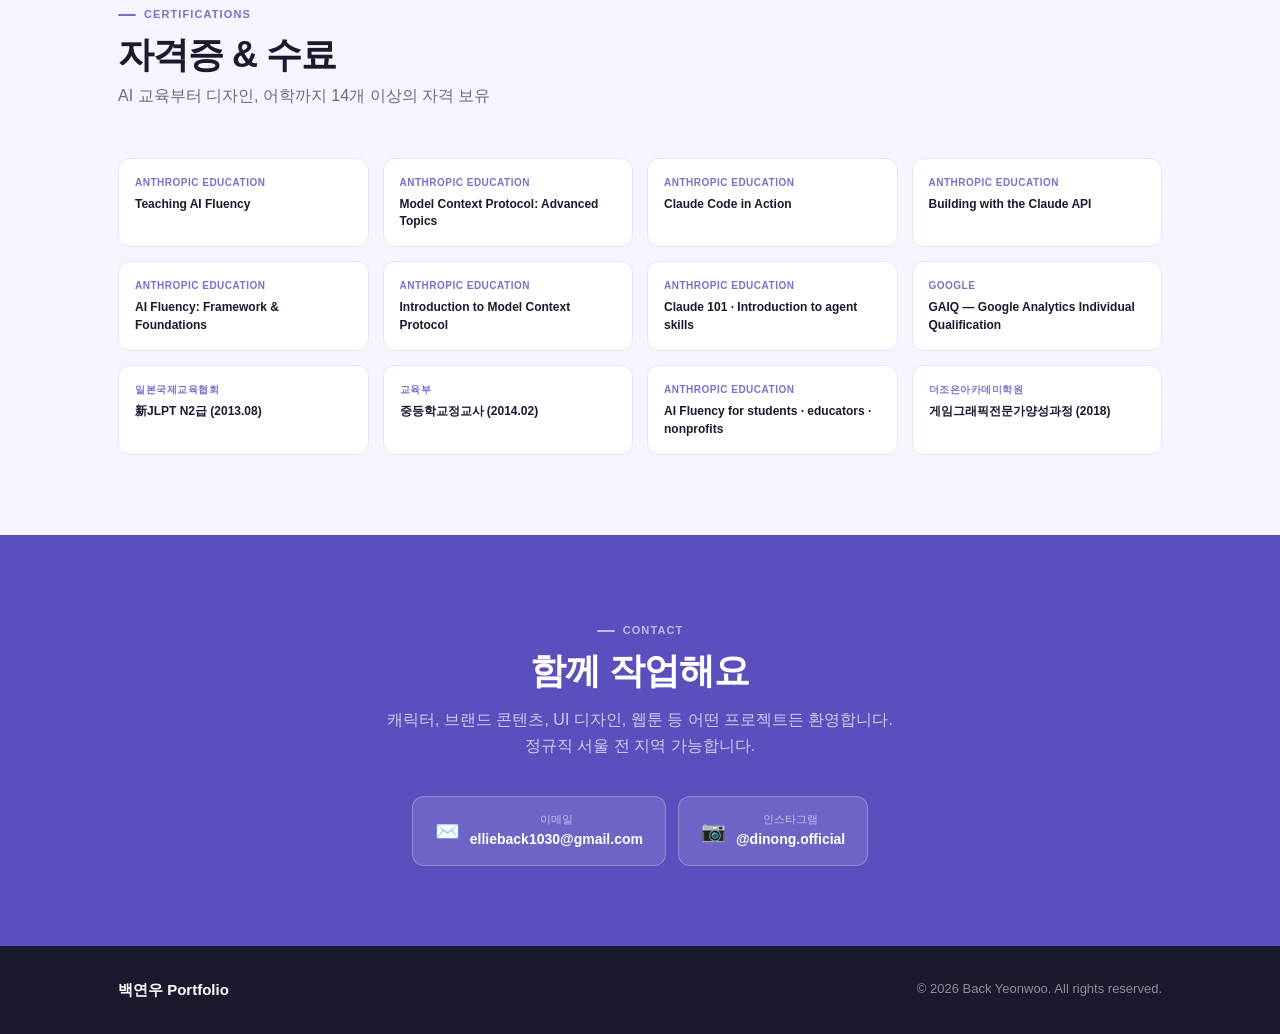
==== commit 296507aa: "Remove phone number from all pages" ====
--- a/index.html
+++ b/index.html
@@ -574,10 +574,6 @@
         </div>
         <div class="hero-meta">
           <span class="hero-meta-item">
-            <svg width="14" height="14" viewBox="0 0 24 24" fill="none" stroke="currentColor" stroke-width="2"><path d="M22 16.92v3a2 2 0 01-2.18 2 19.79 19.79 0 01-8.63-3.07A19.5 19.5 0 013.07 9.81a19.79 19.79 0 01-3.07-8.63A2 2 0 012 1h3a2 2 0 012 1.72 12.84 12.84 0 00.7 2.81 2 2 0 01-.45 2.11L6.27 8.91a16 16 0 006.72 6.72l1-1a2 2 0 012.11-.45 12.84 12.84 0 002.81.7A2 2 0 0122 16.92z"/></svg>
-            010-3705-0221
-          </span>
-          <span class="hero-meta-item">
             <svg width="14" height="14" viewBox="0 0 24 24" fill="none" stroke="currentColor" stroke-width="2"><path d="M4 4h16c1.1 0 2 .9 2 2v12c0 1.1-.9 2-2 2H4c-1.1 0-2-.9-2-2V6c0-1.1.9-2 2-2z"/><polyline points="22,6 12,13 2,6"/></svg>
             ellieback1030@gmail.com
           </span>
@@ -978,13 +974,6 @@
               ellieback1030@gmail.com
             </span>
           </a>
-          <a href="tel:010-3705-0221" class="contact-link">
-            <span class="contact-link-icon">📞</span>
-            <span>
-              <div style="font-size:11px; opacity:0.6; font-weight:400;">전화</div>
-              010-3705-0221
-            </span>
-          </a>
           <a href="https://instagram.com/dinong.official" target="_blank" class="contact-link">
             <span class="contact-link-icon">📷</span>
             <span>
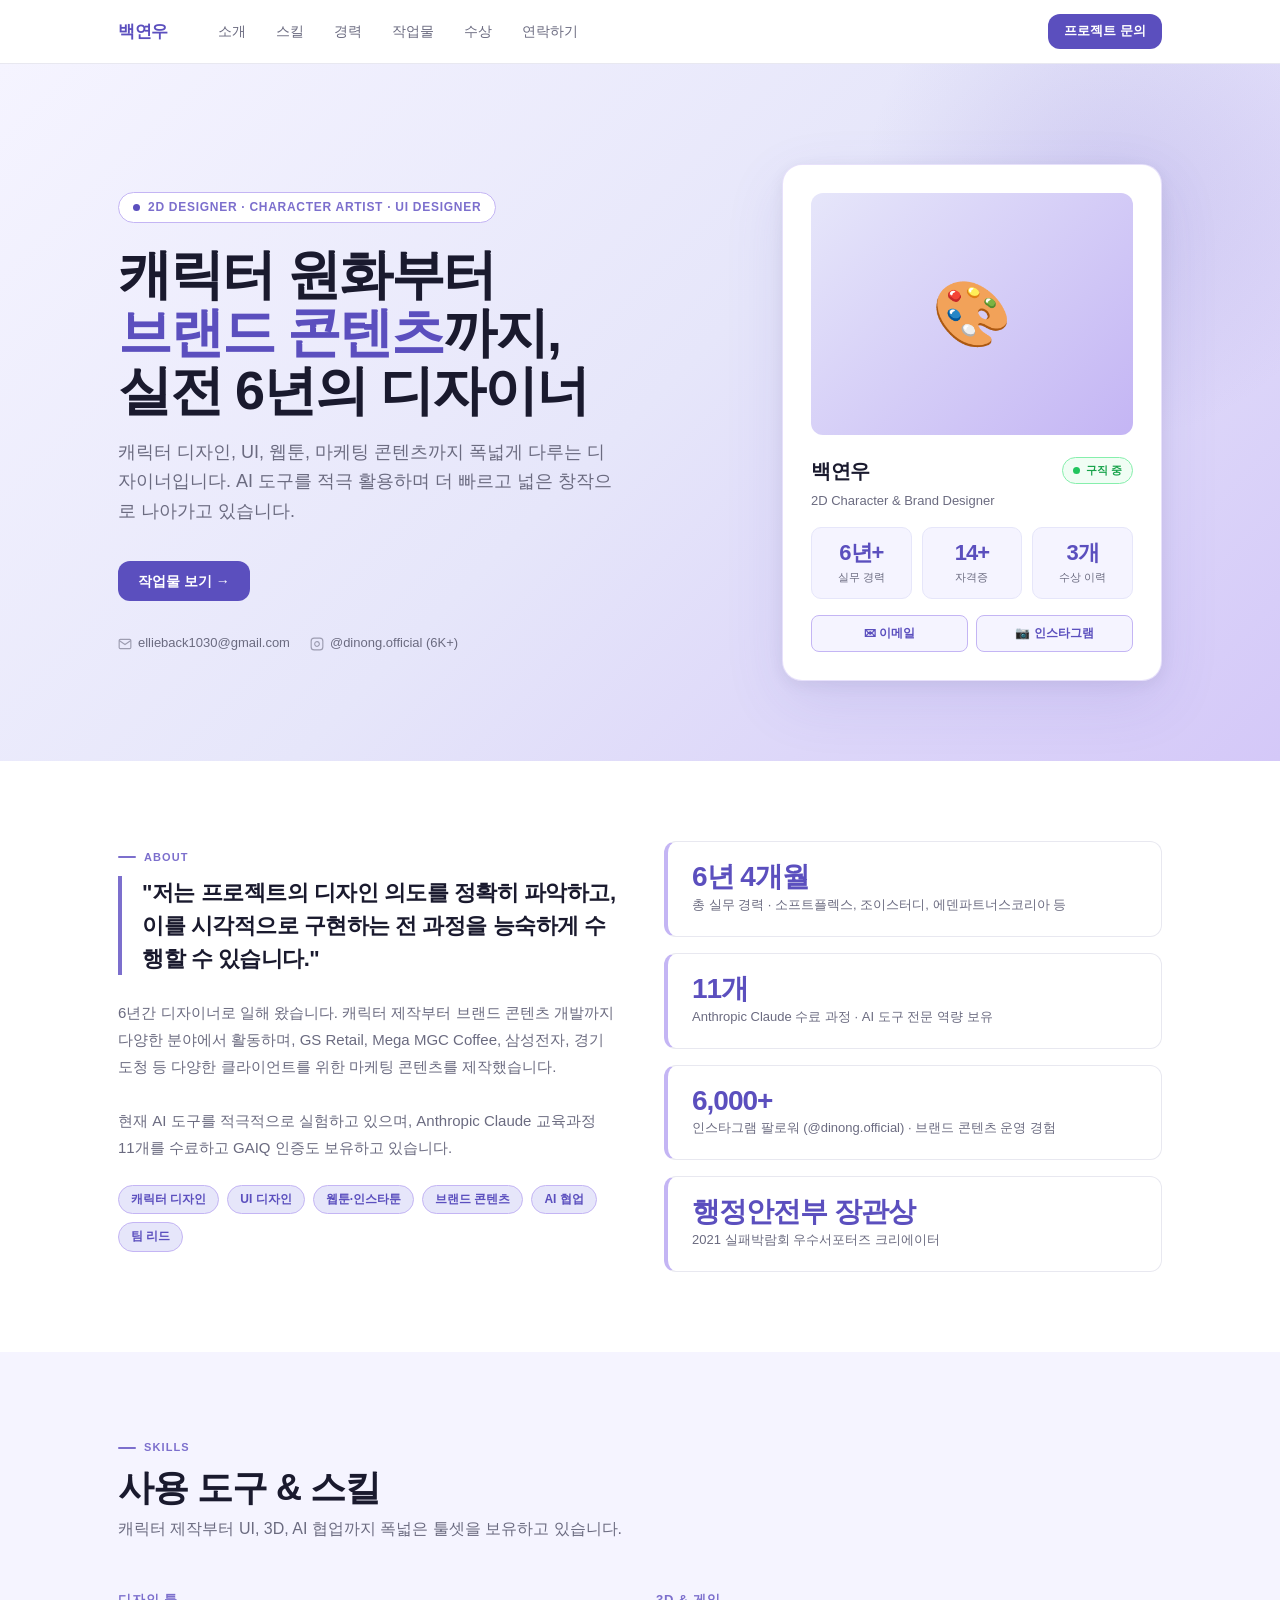
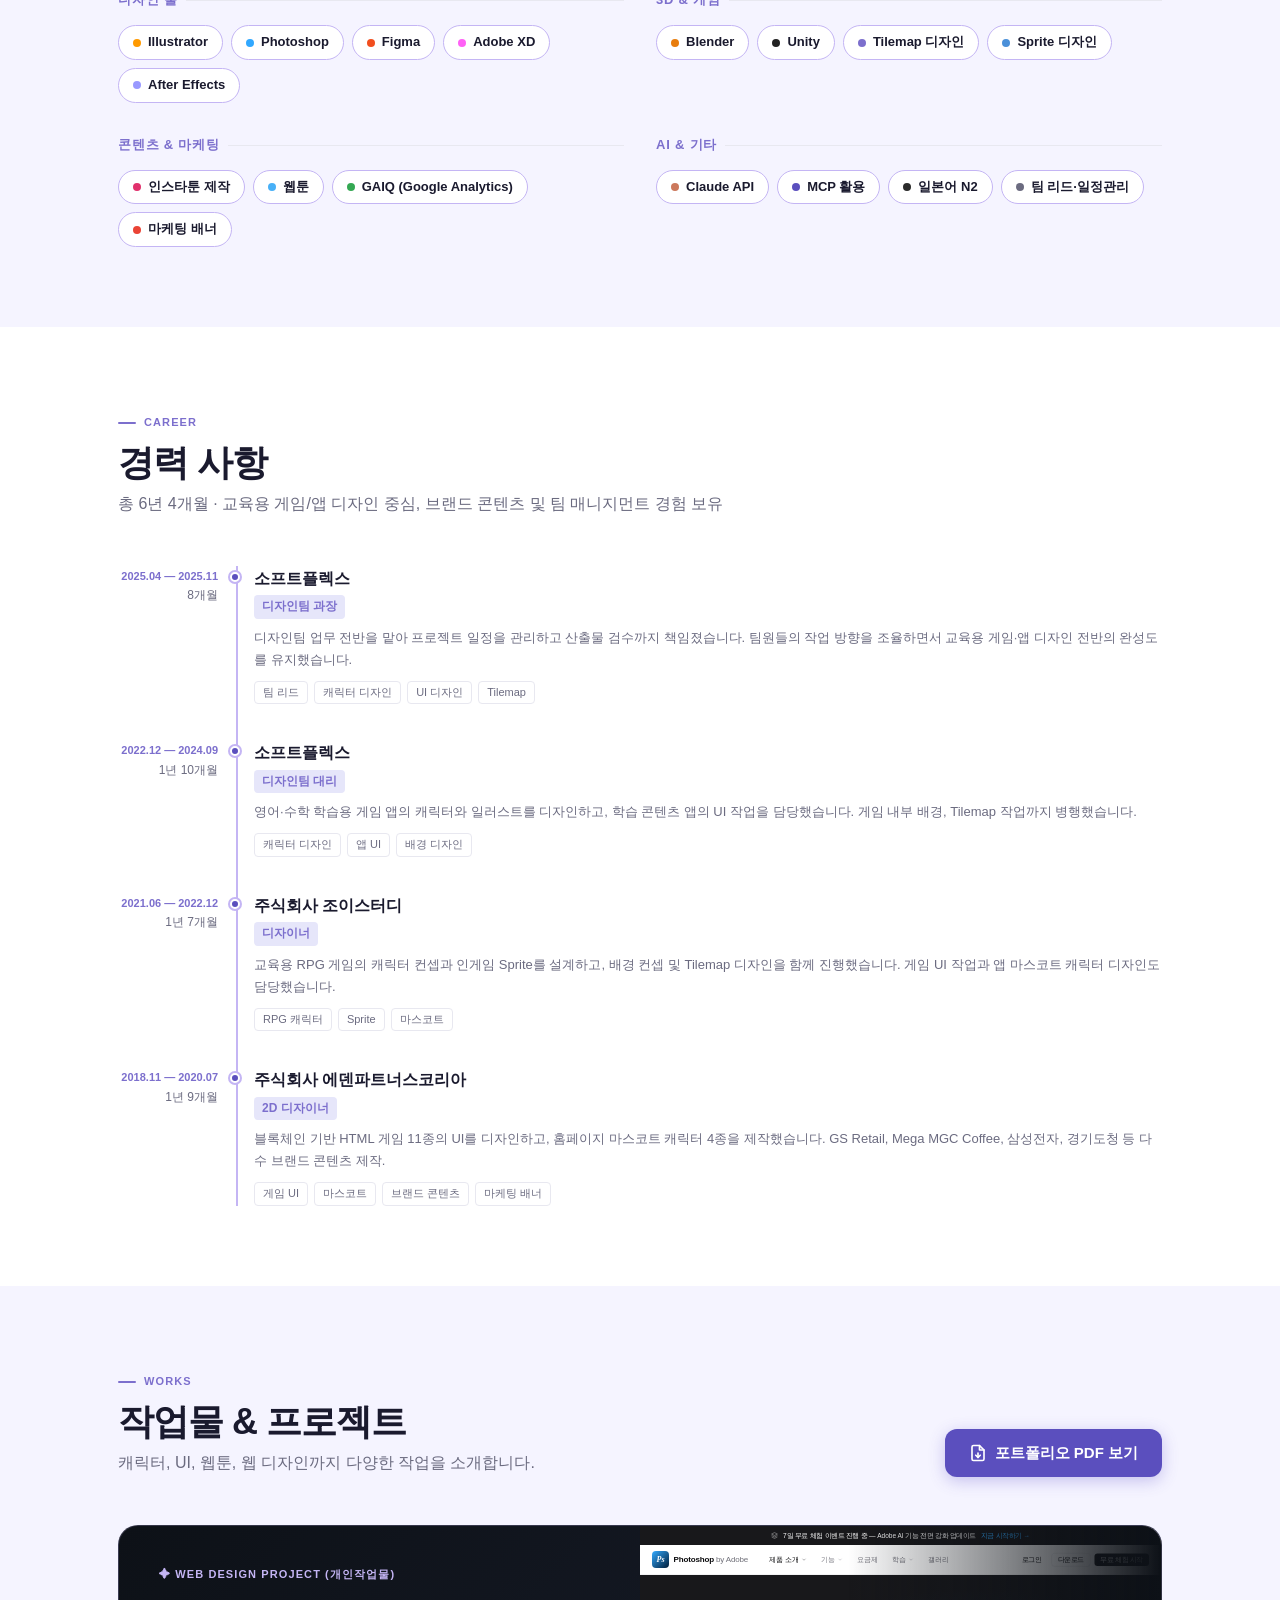
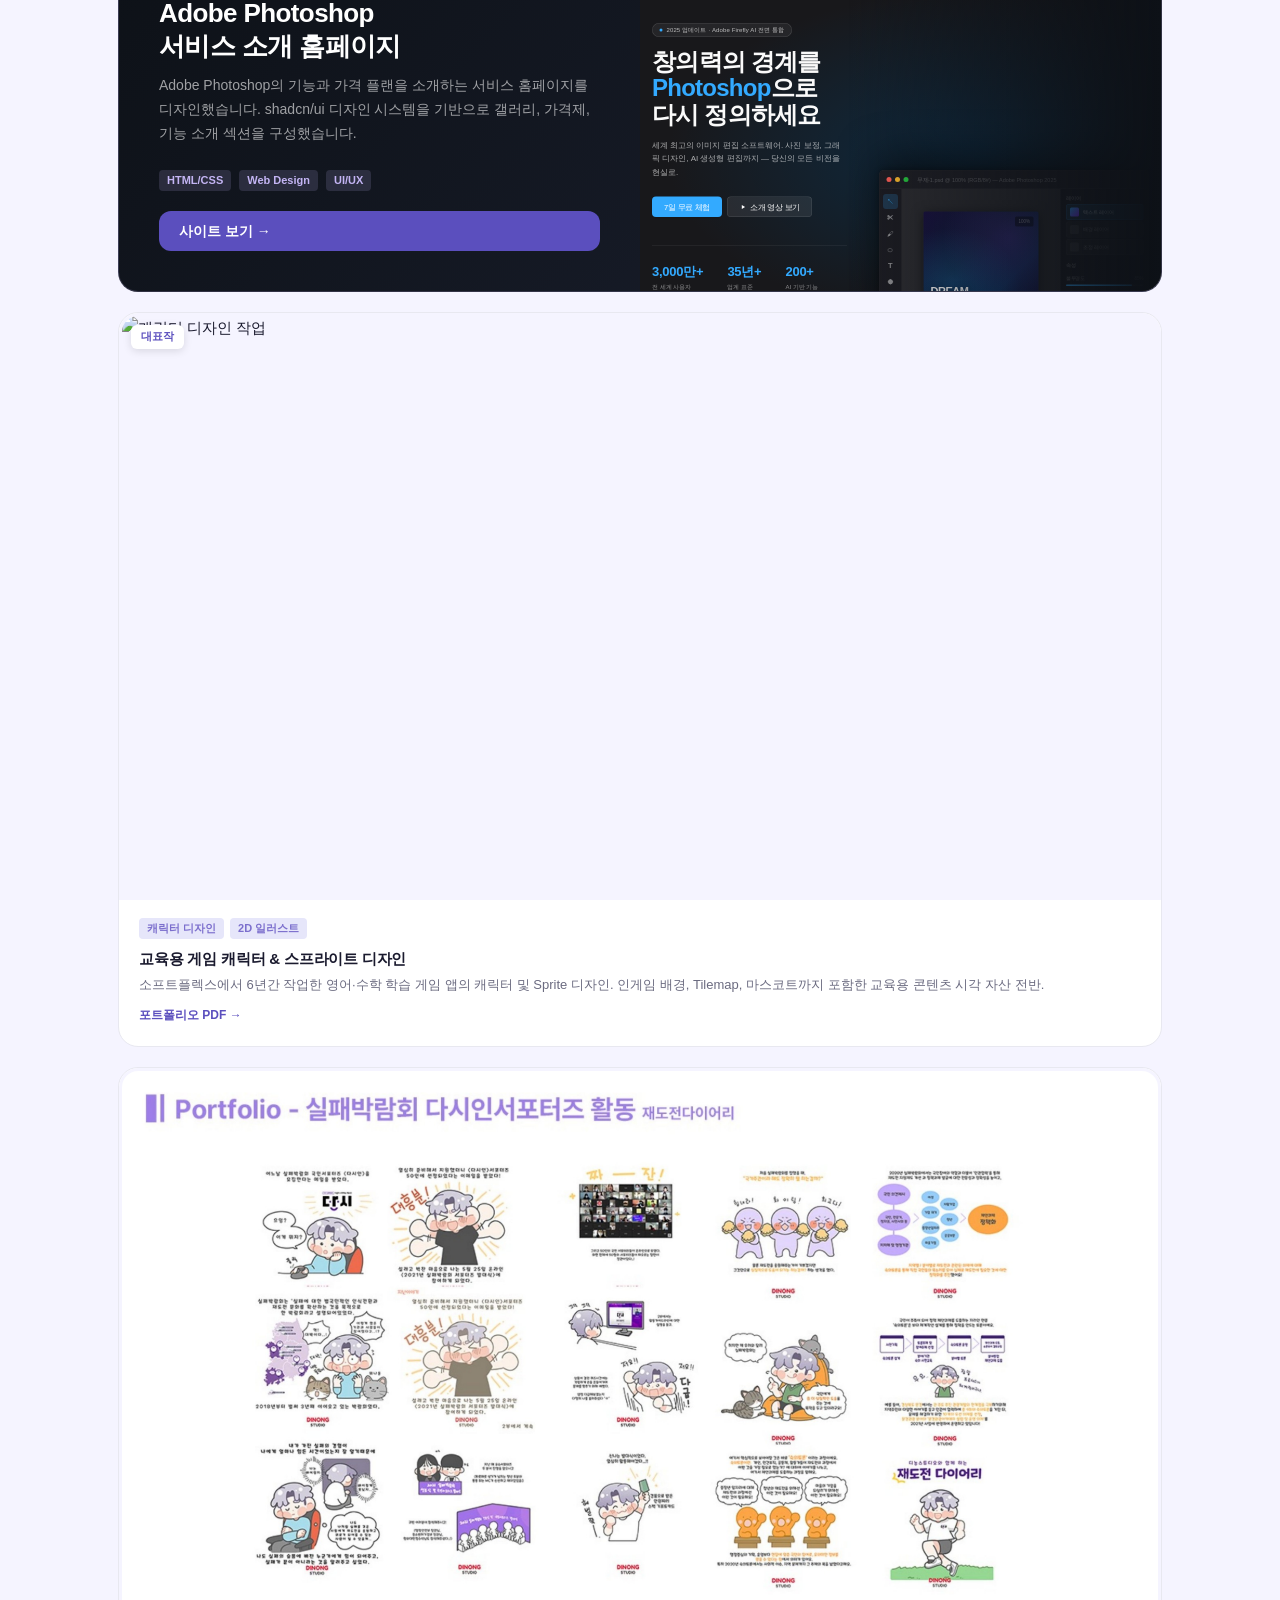
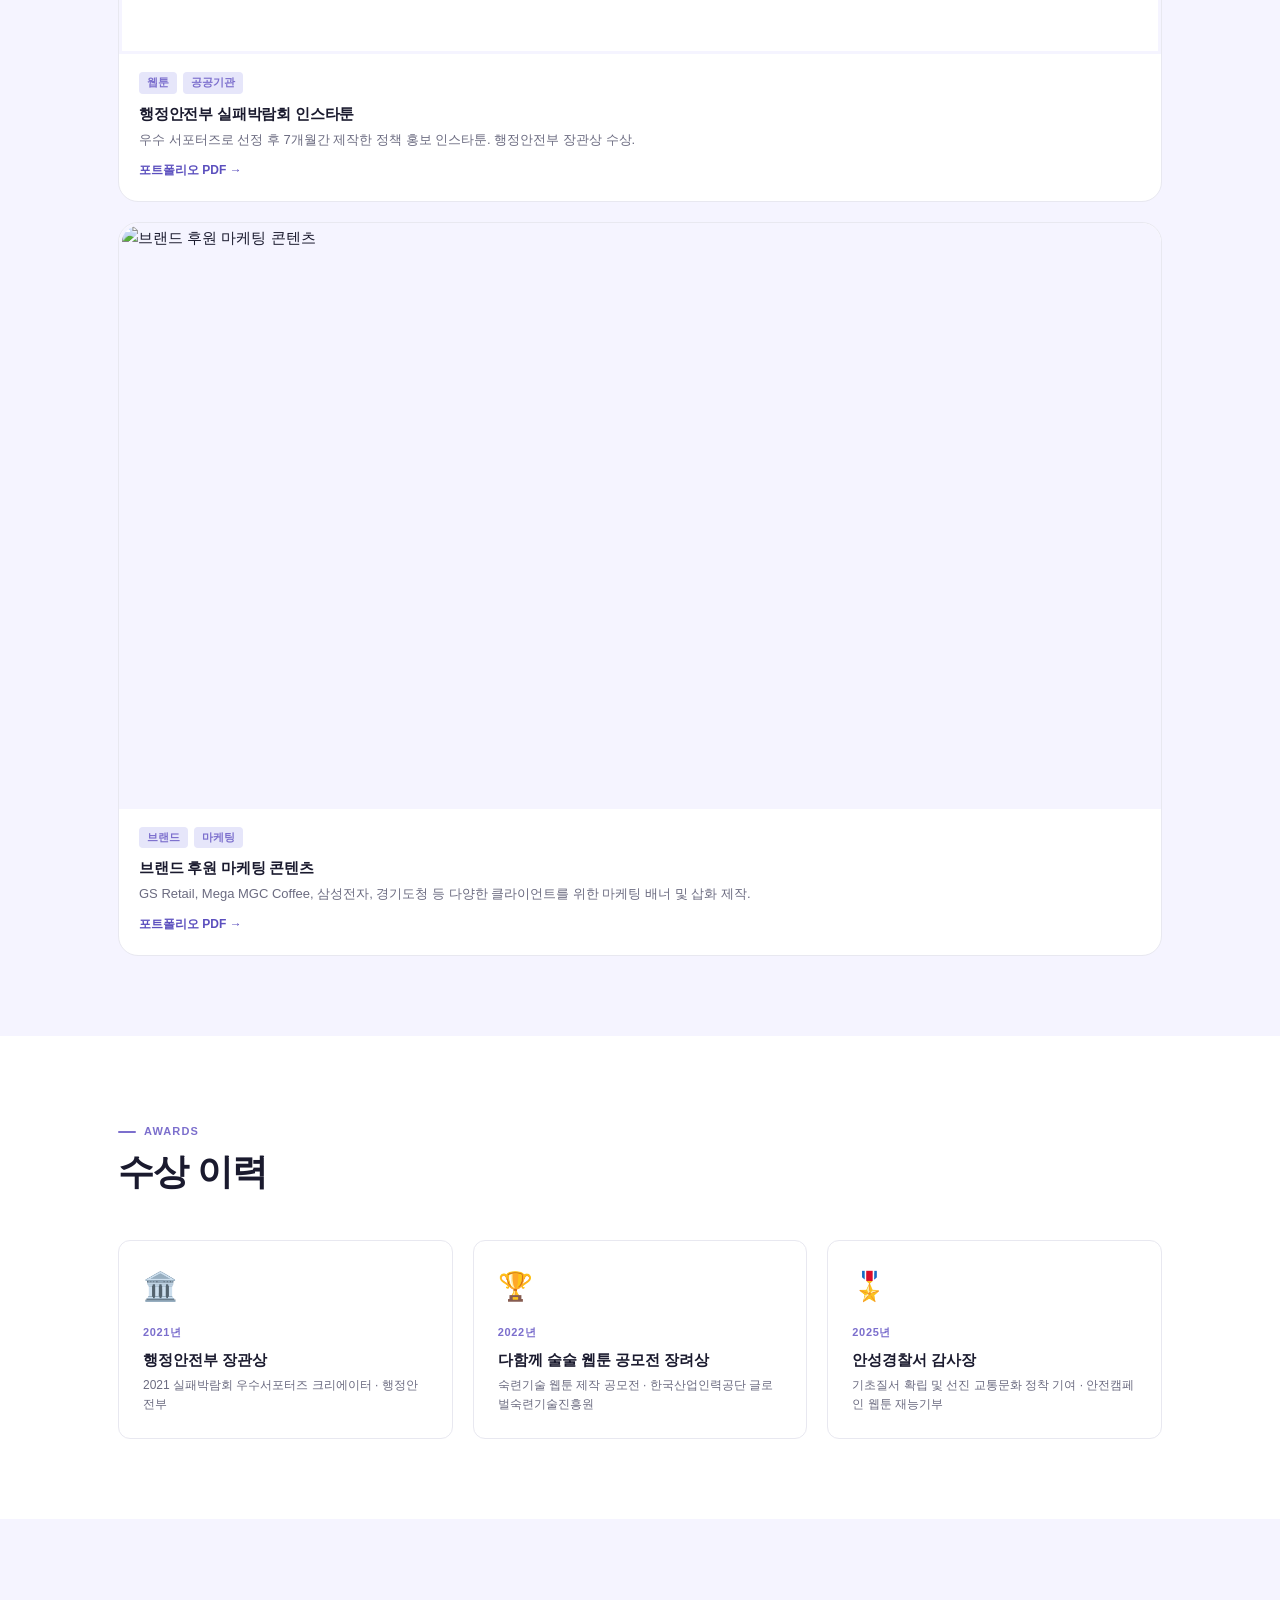
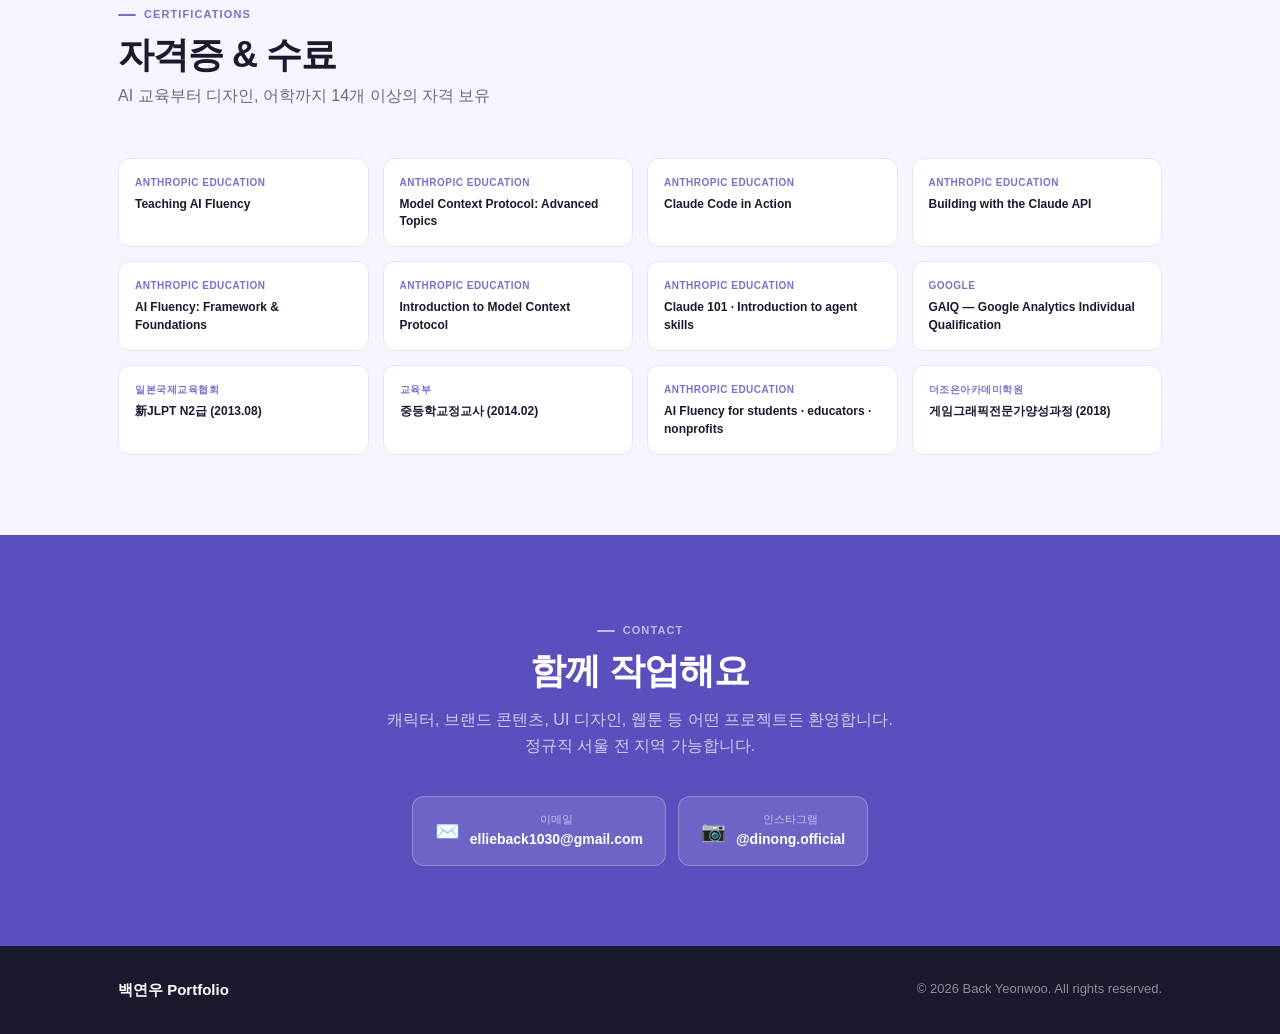
==== commit 4eb31b9c: "Redesign PDF button to be more prominent with filled style and icon Co-Authored-By: Claude Sonnet 4." ====
--- a/index.html
+++ b/index.html
@@ -4,95 +4,8 @@
   <meta charset="UTF-8" />
   <meta name="viewport" content="width=device-width, initial-scale=1.0" />
   <title>백연우 — Character & Brand Designer Portfolio</title>
+  <link rel="stylesheet" href="style.css" />
   <style>
-    /* ── Color Tokens ── */
-    :root {
-      --lavender: #E6E6FA;
-      --lavender-mid: #C4B5F4;
-      --lavender-dark: #7C6FCD;
-      --lavender-deep: #5B4FBE;
-      --lavender-bg: #F5F4FF;
-      --fg: #1a1a2e;
-      --fg-muted: #6b6b80;
-      --border: #e8e8f0;
-      --card-bg: #ffffff;
-      --white: #ffffff;
-      --radius: 12px;
-      --radius-lg: 20px;
-    }
-
-    *, *::before, *::after { box-sizing: border-box; margin: 0; padding: 0; }
-    html { scroll-behavior: smooth; }
-    body {
-      font-family: -apple-system, BlinkMacSystemFont, 'Segoe UI', 'Apple SD Gothic Neo', 'Noto Sans KR', sans-serif;
-      background: var(--white);
-      color: var(--fg);
-      font-size: 15px;
-      line-height: 1.6;
-      -webkit-font-smoothing: antialiased;
-    }
-    a { text-decoration: none; color: inherit; }
-    img { display: block; max-width: 100%; }
-
-    .container { max-width: 1100px; margin: 0 auto; padding: 0 28px; }
-
-    /* ── Fade-up animation ── */
-    .fade-up {
-      opacity: 0;
-      transform: translateY(24px);
-      transition: opacity 0.55s ease, transform 0.55s ease;
-    }
-    .fade-up.visible { opacity: 1; transform: translateY(0); }
-
-    /* ════════════════════════
-       NAV
-    ════════════════════════ */
-    .nav {
-      position: sticky; top: 0; z-index: 100;
-      background: rgba(255,255,255,0.88);
-      backdrop-filter: blur(12px);
-      border-bottom: 1px solid var(--border);
-      height: 64px;
-    }
-    .nav-inner {
-      height: 100%; display: flex; align-items: center;
-    }
-    .nav-logo {
-      font-size: 17px; font-weight: 800;
-      letter-spacing: -0.5px; margin-right: 36px; flex-shrink: 0;
-      color: var(--lavender-deep);
-    }
-    .nav-links { display: flex; align-items: center; gap: 2px; flex: 1; }
-    .nav-link {
-      padding: 6px 14px; border-radius: 8px;
-      font-size: 14px; font-weight: 500; color: var(--fg-muted);
-      transition: all .15s; white-space: nowrap;
-    }
-    .nav-link:hover, .nav-link.active {
-      color: var(--lavender-deep);
-      background: var(--lavender);
-    }
-    .nav-right { margin-left: auto; display: flex; gap: 8px; }
-    .btn {
-      display: inline-flex; align-items: center; gap: 6px;
-      border-radius: var(--radius); font-size: 14px; font-weight: 600;
-      padding: 9px 20px; cursor: pointer; border: none; transition: all .18s;
-      white-space: nowrap;
-    }
-    .btn-primary {
-      background: var(--lavender-deep); color: var(--white);
-    }
-    .btn-primary:hover { background: #4a3fad; }
-    .btn-outline {
-      background: transparent; color: var(--lavender-deep);
-      border: 1.5px solid var(--lavender-dark);
-    }
-    .btn-outline:hover { background: var(--lavender); }
-    .btn-ghost {
-      background: transparent; color: var(--fg-muted); border: 1px solid var(--border);
-    }
-    .btn-ghost:hover { background: var(--lavender-bg); color: var(--lavender-deep); }
-
     /* ════════════════════════
        HERO
     ════════════════════════ */
@@ -205,40 +118,6 @@
       color: var(--lavender-deep); transition: all .15s;
     }
     .hero-link-btn:hover { background: var(--lavender); }
-
-    /* ════════════════════════
-       SECTION COMMON
-    ════════════════════════ */
-    .section { padding: 80px 0; }
-    .section-alt { background: var(--lavender-bg); }
-    .section-dark {
-      background: var(--lavender-deep); color: var(--white);
-    }
-    .sec-label {
-      display: inline-flex; align-items: center; gap: 8px;
-      font-size: 11px; font-weight: 700; letter-spacing: .1em;
-      text-transform: uppercase; color: var(--lavender-dark);
-      margin-bottom: 10px;
-    }
-    .section-dark .sec-label { color: var(--lavender-mid); }
-    .sec-label::before {
-      content: ''; width: 18px; height: 2px;
-      background: var(--lavender-dark); border-radius: 1px;
-    }
-    .section-dark .sec-label::before { background: var(--lavender-mid); }
-    .sec-h2 {
-      font-size: 36px; font-weight: 800; letter-spacing: -1px;
-      line-height: 1.15; margin-bottom: 8px;
-    }
-    .sec-lead {
-      font-size: 16px; color: var(--fg-muted); line-height: 1.65;
-    }
-    .section-dark .sec-lead { color: rgba(255,255,255,0.7); }
-    .sec-header { margin-bottom: 48px; }
-    .sec-header-row {
-      display: flex; align-items: flex-end; justify-content: space-between;
-      flex-wrap: wrap; gap: 16px; margin-bottom: 48px;
-    }
 
     /* ════════════════════════
        ABOUT / INTRO
@@ -507,18 +386,6 @@
       border-color: rgba(255,255,255,0.4);
     }
     .contact-link-icon { font-size: 20px; }
-
-    /* ════════════════════════
-       FOOTER
-    ════════════════════════ */
-    .footer {
-      background: var(--fg); color: rgba(255,255,255,0.5);
-      padding: 32px 0; font-size: 13px;
-    }
-    .footer-inner {
-      display: flex; align-items: center; justify-content: space-between;
-    }
-    .footer-logo { color: var(--white); font-weight: 700; font-size: 15px; }
 
     /* ════════════════════════
        RESPONSIVE
@@ -794,7 +661,10 @@
           <h2 class="sec-h2">작업물 &amp; 프로젝트</h2>
           <p class="sec-lead">캐릭터, UI, 웹툰, 웹 디자인까지 다양한 작업을 소개합니다.</p>
         </div>
-        <a href="portfolio-works.html" class="btn btn-outline fade-up" style="transition-delay:.1s">포트폴리오 PDF 보기 →</a>
+        <a href="portfolio-works.html" class="btn btn-pdf-cta fade-up" style="transition-delay:.1s">
+          <svg width="18" height="18" viewBox="0 0 24 24" fill="none" stroke="currentColor" stroke-width="2.2" stroke-linecap="round" stroke-linejoin="round"><path d="M14 2H6a2 2 0 0 0-2 2v16a2 2 0 0 0 2 2h12a2 2 0 0 0 2-2V8z"/><polyline points="14 2 14 8 20 8"/><line x1="12" y1="18" x2="12" y2="12"/><polyline points="9 15 12 18 15 15"/></svg>
+          포트폴리오 PDF 보기
+        </a>
       </div>
 
       <!-- Photoshop Service Page — Featured -->
@@ -994,28 +864,6 @@
     </div>
   </footer>
 
-  <script>
-    // Scroll-triggered fade-up
-    const observer = new IntersectionObserver((entries) => {
-      entries.forEach(e => {
-        if (e.isIntersecting) { e.target.classList.add('visible'); }
-      });
-    }, { threshold: 0.1, rootMargin: '0px 0px -40px 0px' });
-
-    document.querySelectorAll('.fade-up').forEach(el => observer.observe(el));
-
-    // Active nav highlight
-    const sections = document.querySelectorAll('section[id]');
-    const navLinks = document.querySelectorAll('.nav-link');
-    window.addEventListener('scroll', () => {
-      let current = '';
-      sections.forEach(s => {
-        if (window.scrollY >= s.offsetTop - 120) current = s.id;
-      });
-      navLinks.forEach(l => {
-        l.classList.toggle('active', l.getAttribute('href') === '#' + current);
-      });
-    });
-  </script>
+  <script src="app.js"></script>
 </body>
 </html>
--- a/style.css
+++ b/style.css
@@ -0,0 +1,153 @@
+/* ══════════════════════════════════════════════
+   style.css — Shared styles for portfolio pages
+   (index.html · portfolio-works.html)
+   ══════════════════════════════════════════════ */
+
+/* ── Color Tokens ── */
+:root {
+  --lavender: #E6E6FA;
+  --lavender-mid: #C4B5F4;
+  --lavender-dark: #7C6FCD;
+  --lavender-deep: #5B4FBE;
+  --lavender-bg: #F5F4FF;
+  --fg: #1a1a2e;
+  --fg-muted: #6b6b80;
+  --border: #e8e8f0;
+  --card-bg: #ffffff;
+  --white: #ffffff;
+  --radius: 12px;
+  --radius-lg: 20px;
+}
+
+/* ── CSS Reset ── */
+*, *::before, *::after { box-sizing: border-box; margin: 0; padding: 0; }
+html { scroll-behavior: smooth; }
+body {
+  font-family: -apple-system, BlinkMacSystemFont, 'Segoe UI', 'Apple SD Gothic Neo', 'Noto Sans KR', sans-serif;
+  background: var(--white);
+  color: var(--fg);
+  font-size: 15px;
+  line-height: 1.6;
+  -webkit-font-smoothing: antialiased;
+}
+a { text-decoration: none; color: inherit; }
+img { display: block; max-width: 100%; }
+
+/* ── Layout ── */
+.container { max-width: 1100px; margin: 0 auto; padding: 0 28px; }
+
+/* ── Fade-up animation ── */
+.fade-up {
+  opacity: 0;
+  transform: translateY(24px);
+  transition: opacity 0.55s ease, transform 0.55s ease;
+}
+.fade-up.visible { opacity: 1; transform: translateY(0); }
+
+/* ════════════════════════
+   NAV
+════════════════════════ */
+.nav {
+  position: sticky; top: 0; z-index: 100;
+  background: rgba(255,255,255,0.88);
+  backdrop-filter: blur(12px);
+  border-bottom: 1px solid var(--border);
+  height: 64px;
+}
+.nav-inner {
+  height: 100%; display: flex; align-items: center;
+}
+.nav-logo {
+  font-size: 17px; font-weight: 800;
+  letter-spacing: -0.5px; margin-right: 36px; flex-shrink: 0;
+  color: var(--lavender-deep);
+}
+.nav-links { display: flex; align-items: center; gap: 2px; flex: 1; }
+.nav-link {
+  padding: 6px 14px; border-radius: 8px;
+  font-size: 14px; font-weight: 500; color: var(--fg-muted);
+  transition: all .15s; white-space: nowrap;
+}
+.nav-link:hover, .nav-link.active {
+  color: var(--lavender-deep);
+  background: var(--lavender);
+}
+.nav-right { margin-left: auto; display: flex; gap: 8px; }
+
+/* ── Buttons ── */
+.btn {
+  display: inline-flex; align-items: center; gap: 6px;
+  border-radius: var(--radius); font-size: 14px; font-weight: 600;
+  padding: 9px 20px; cursor: pointer; border: none; transition: all .18s;
+  white-space: nowrap;
+}
+.btn-primary {
+  background: var(--lavender-deep); color: var(--white);
+}
+.btn-primary:hover { background: #4a3fad; }
+.btn-outline {
+  background: transparent; color: var(--lavender-deep);
+  border: 1.5px solid var(--lavender-dark);
+}
+.btn-outline:hover { background: var(--lavender); }
+.btn-ghost {
+  background: transparent; color: var(--fg-muted); border: 1px solid var(--border);
+}
+.btn-ghost:hover { background: var(--lavender-bg); color: var(--lavender-deep); }
+.btn-pdf-cta {
+  background: var(--lavender-deep); color: #fff;
+  padding: 12px 24px; font-size: 15px; gap: 8px;
+  box-shadow: 0 4px 16px rgba(90,75,200,.30);
+  border: none;
+}
+.btn-pdf-cta:hover {
+  background: #4a3fad;
+  box-shadow: 0 6px 20px rgba(90,75,200,.45);
+  transform: translateY(-2px);
+}
+
+/* ════════════════════════
+   SECTION COMMON
+════════════════════════ */
+.section { padding: 80px 0; }
+.section-alt { background: var(--lavender-bg); }
+.section-dark {
+  background: var(--lavender-deep); color: var(--white);
+}
+.sec-label {
+  display: inline-flex; align-items: center; gap: 8px;
+  font-size: 11px; font-weight: 700; letter-spacing: .1em;
+  text-transform: uppercase; color: var(--lavender-dark);
+  margin-bottom: 10px;
+}
+.section-dark .sec-label { color: var(--lavender-mid); }
+.sec-label::before {
+  content: ''; width: 18px; height: 2px;
+  background: var(--lavender-dark); border-radius: 1px;
+}
+.section-dark .sec-label::before { background: var(--lavender-mid); }
+.sec-h2 {
+  font-size: 36px; font-weight: 800; letter-spacing: -1px;
+  line-height: 1.15; margin-bottom: 8px;
+}
+.sec-lead {
+  font-size: 16px; color: var(--fg-muted); line-height: 1.65;
+}
+.section-dark .sec-lead { color: rgba(255,255,255,0.7); }
+.sec-header { margin-bottom: 48px; }
+.sec-header-row {
+  display: flex; align-items: flex-end; justify-content: space-between;
+  flex-wrap: wrap; gap: 16px; margin-bottom: 48px;
+}
+
+/* ════════════════════════
+   FOOTER
+════════════════════════ */
+.footer {
+  background: var(--fg); color: rgba(255,255,255,0.5);
+  padding: 32px 0; font-size: 13px;
+}
+.footer-inner {
+  display: flex; align-items: center; justify-content: space-between;
+}
+.footer-logo { color: var(--white); font-weight: 700; font-size: 15px; }
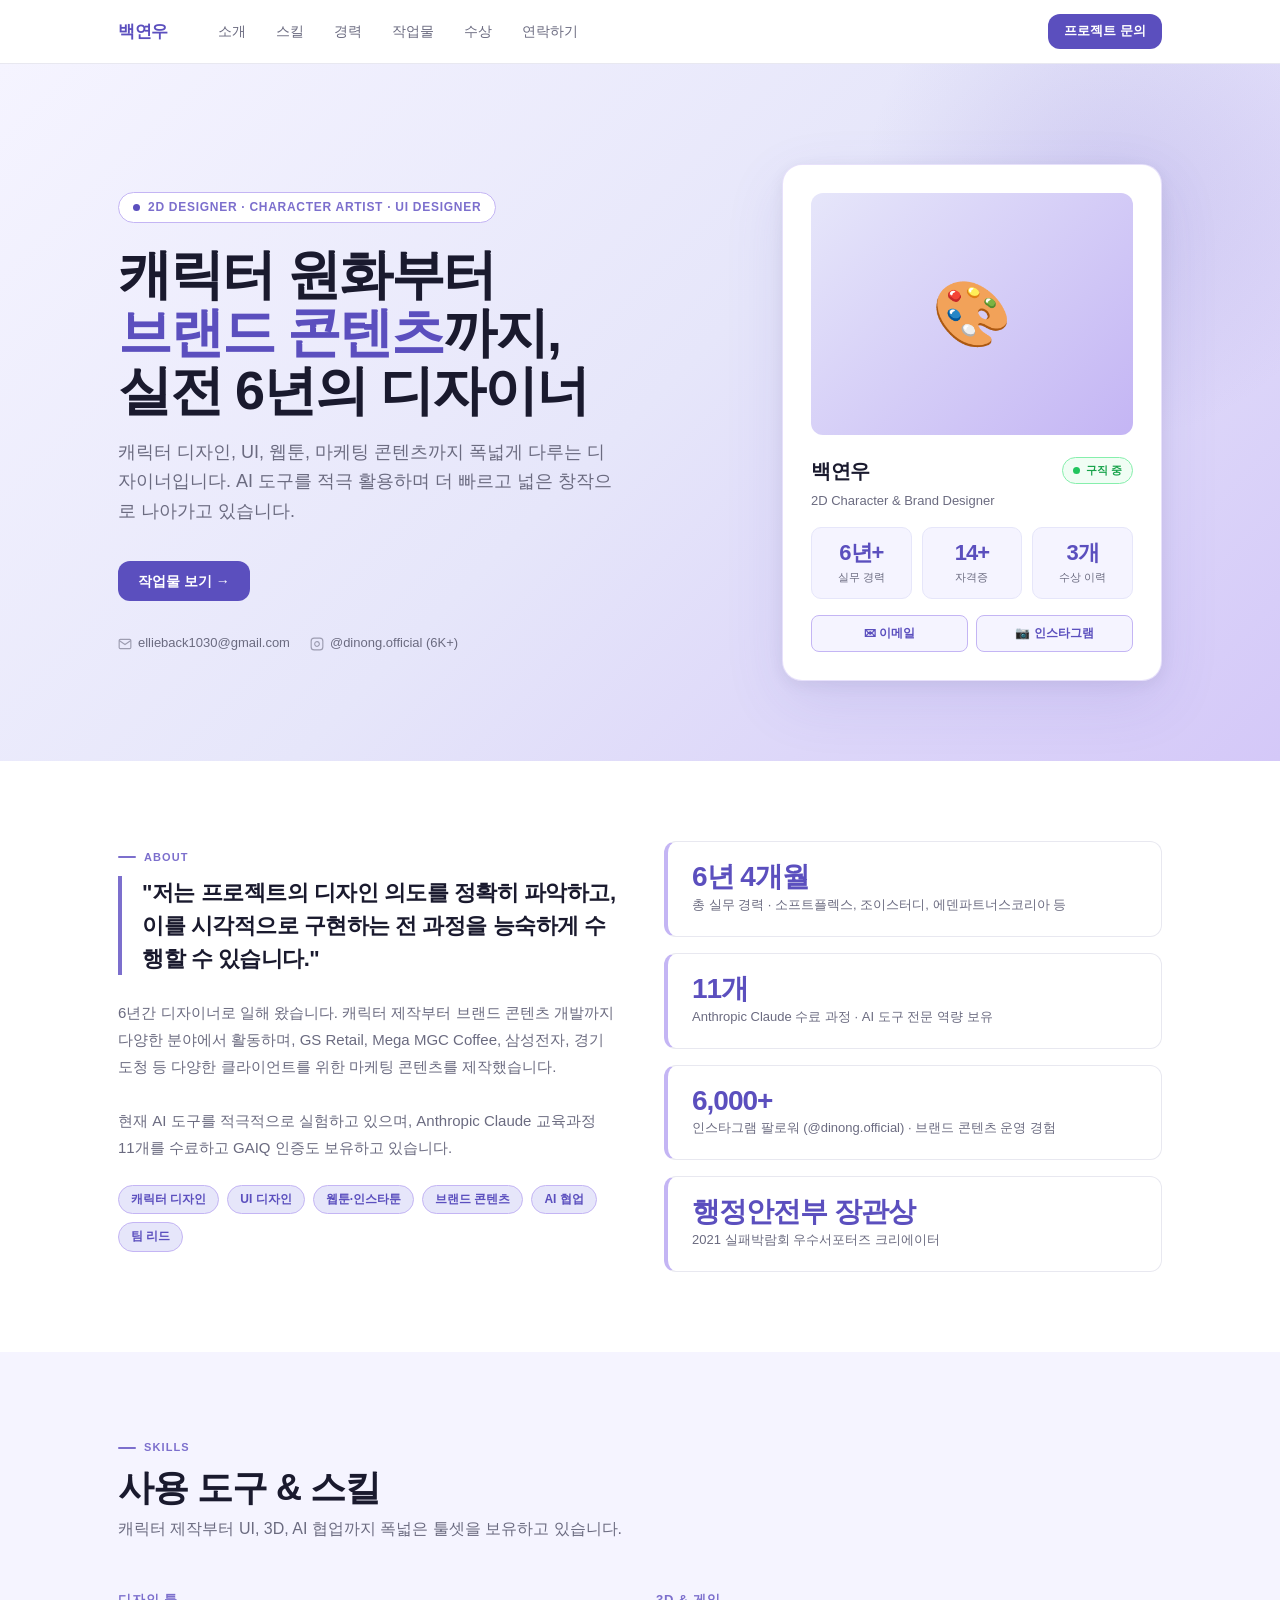
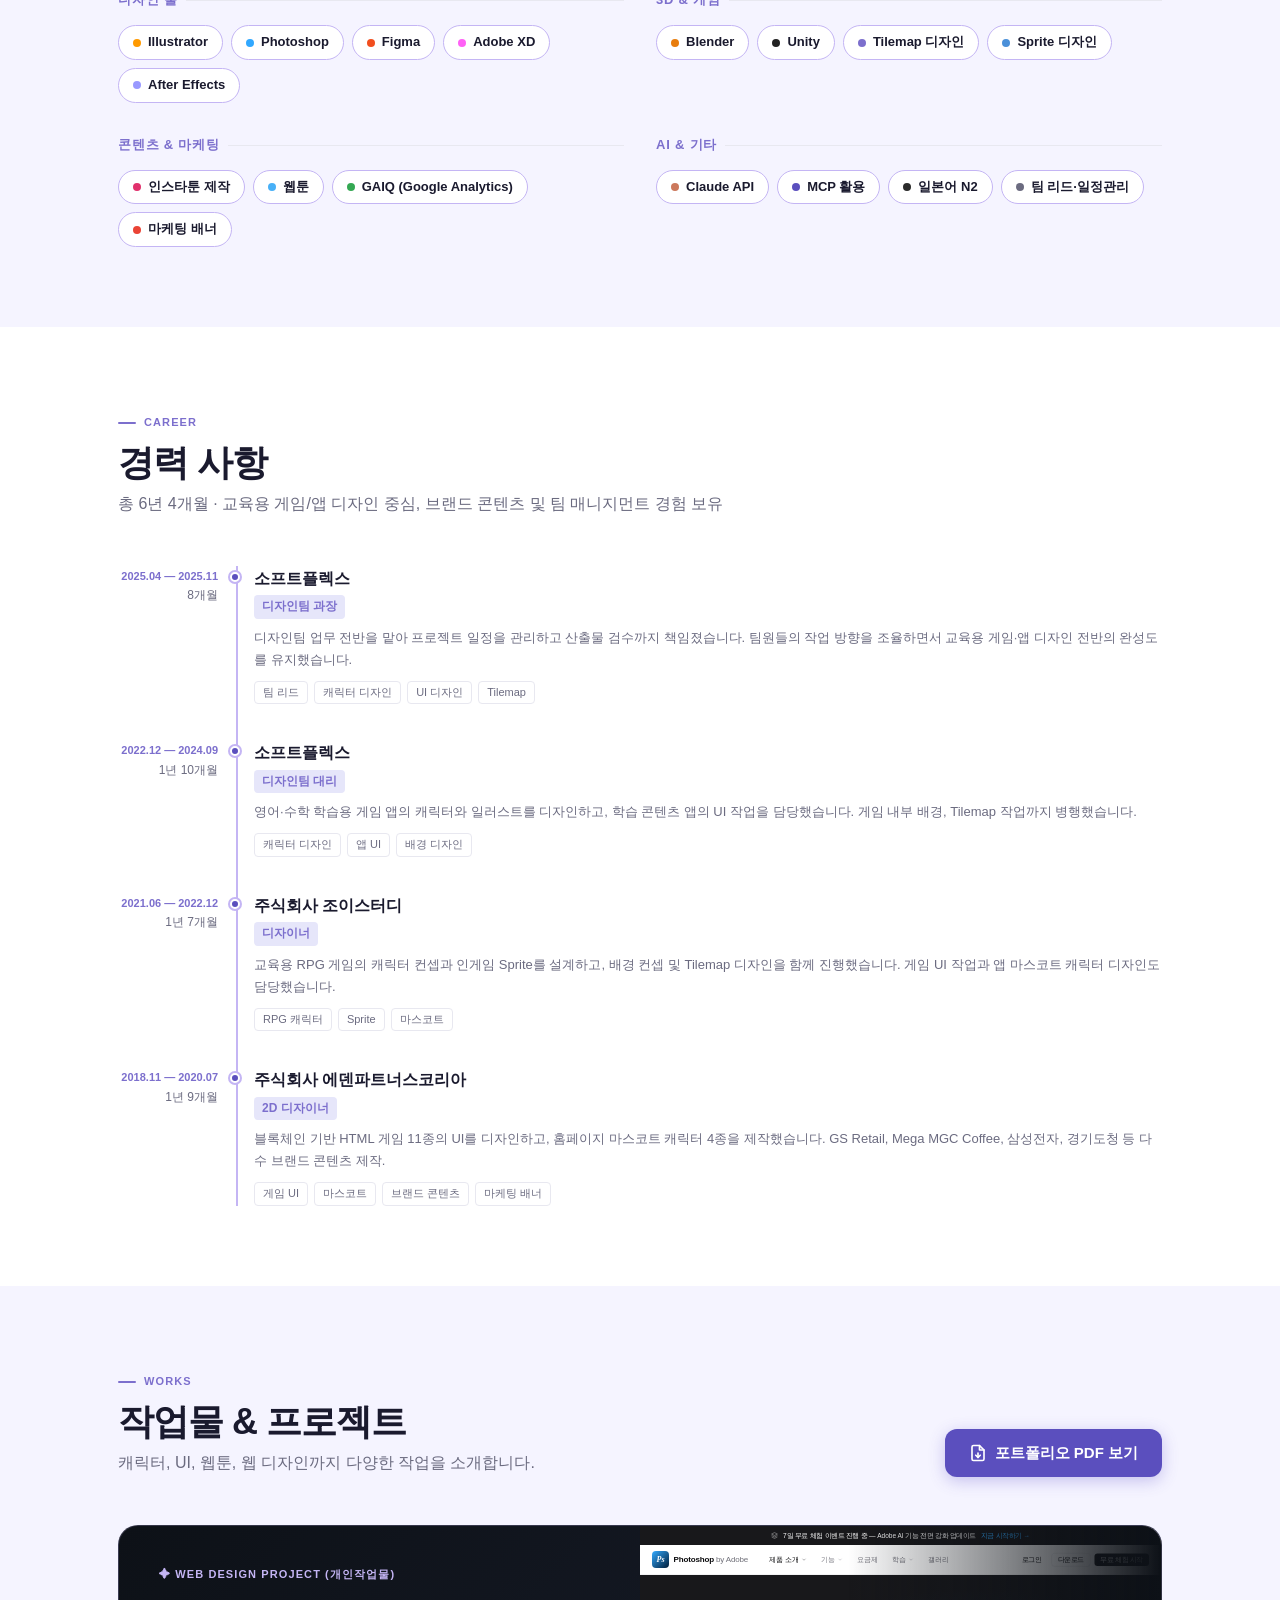
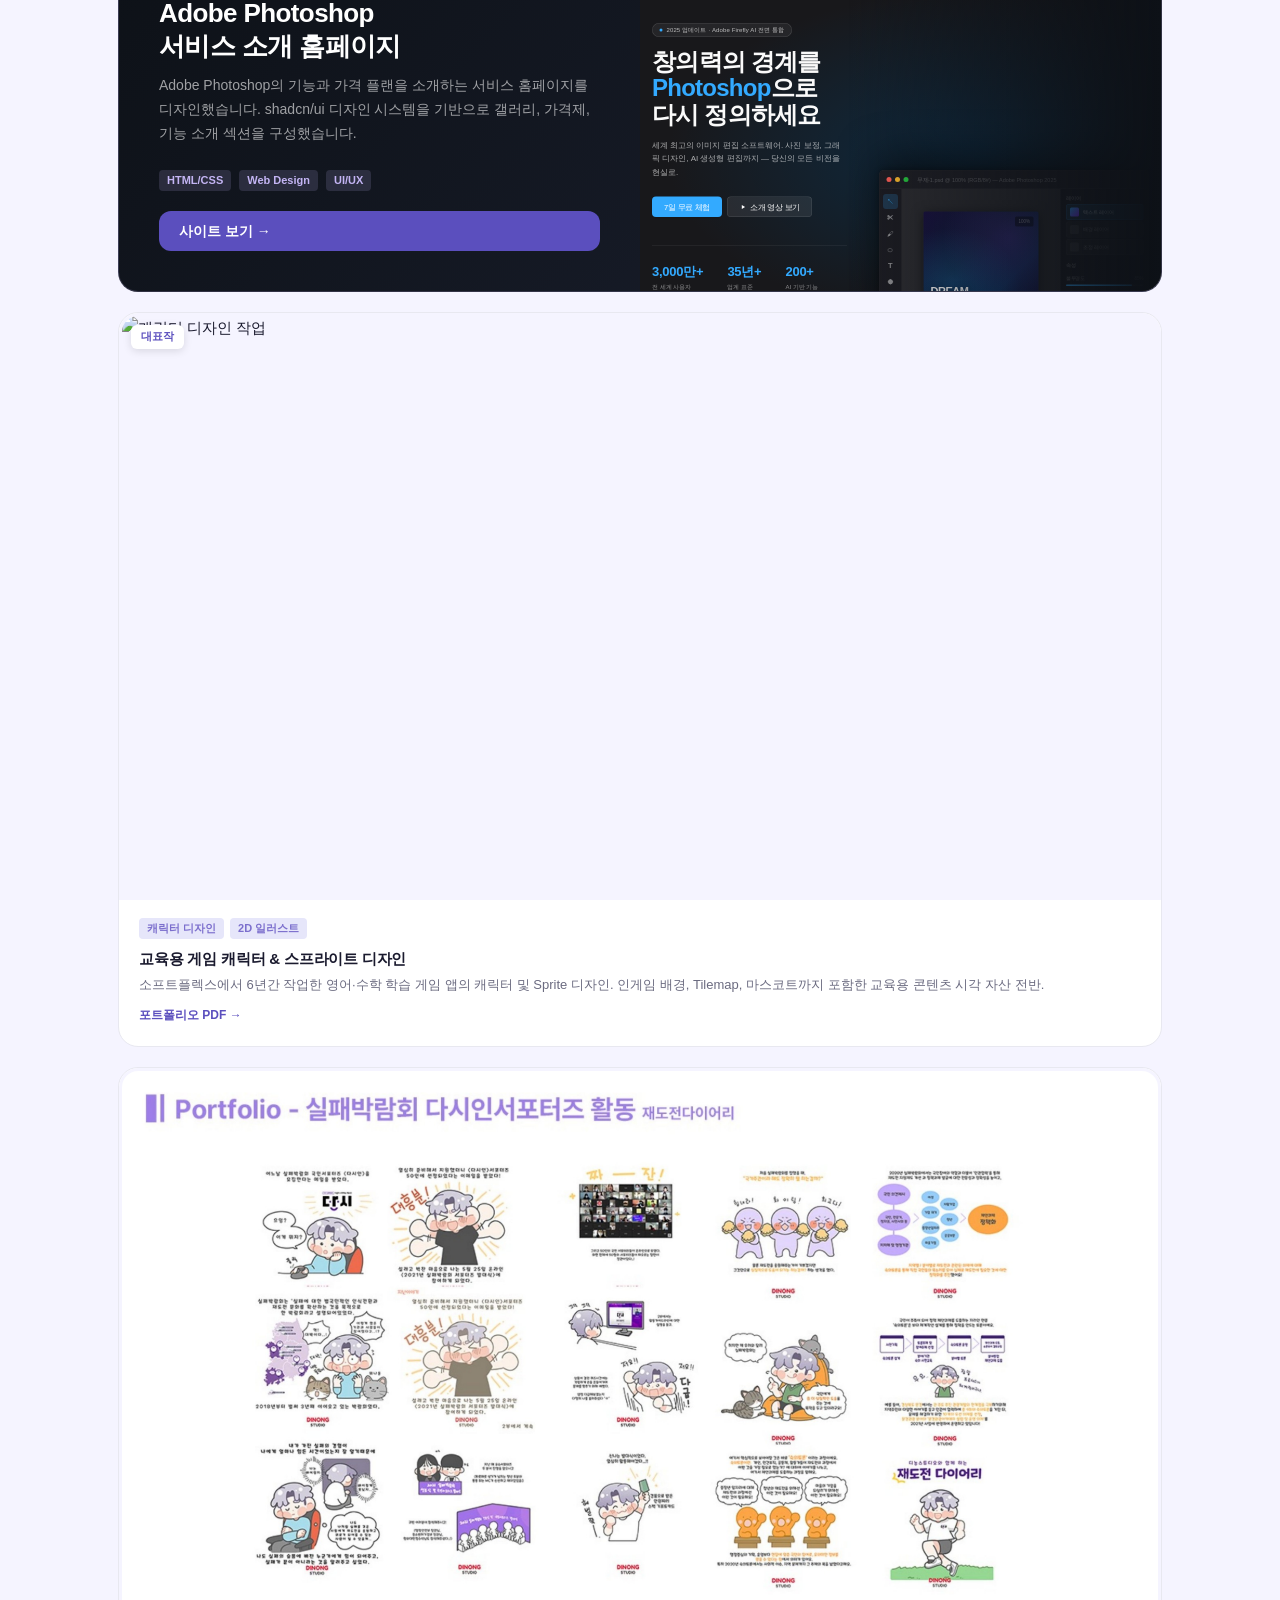
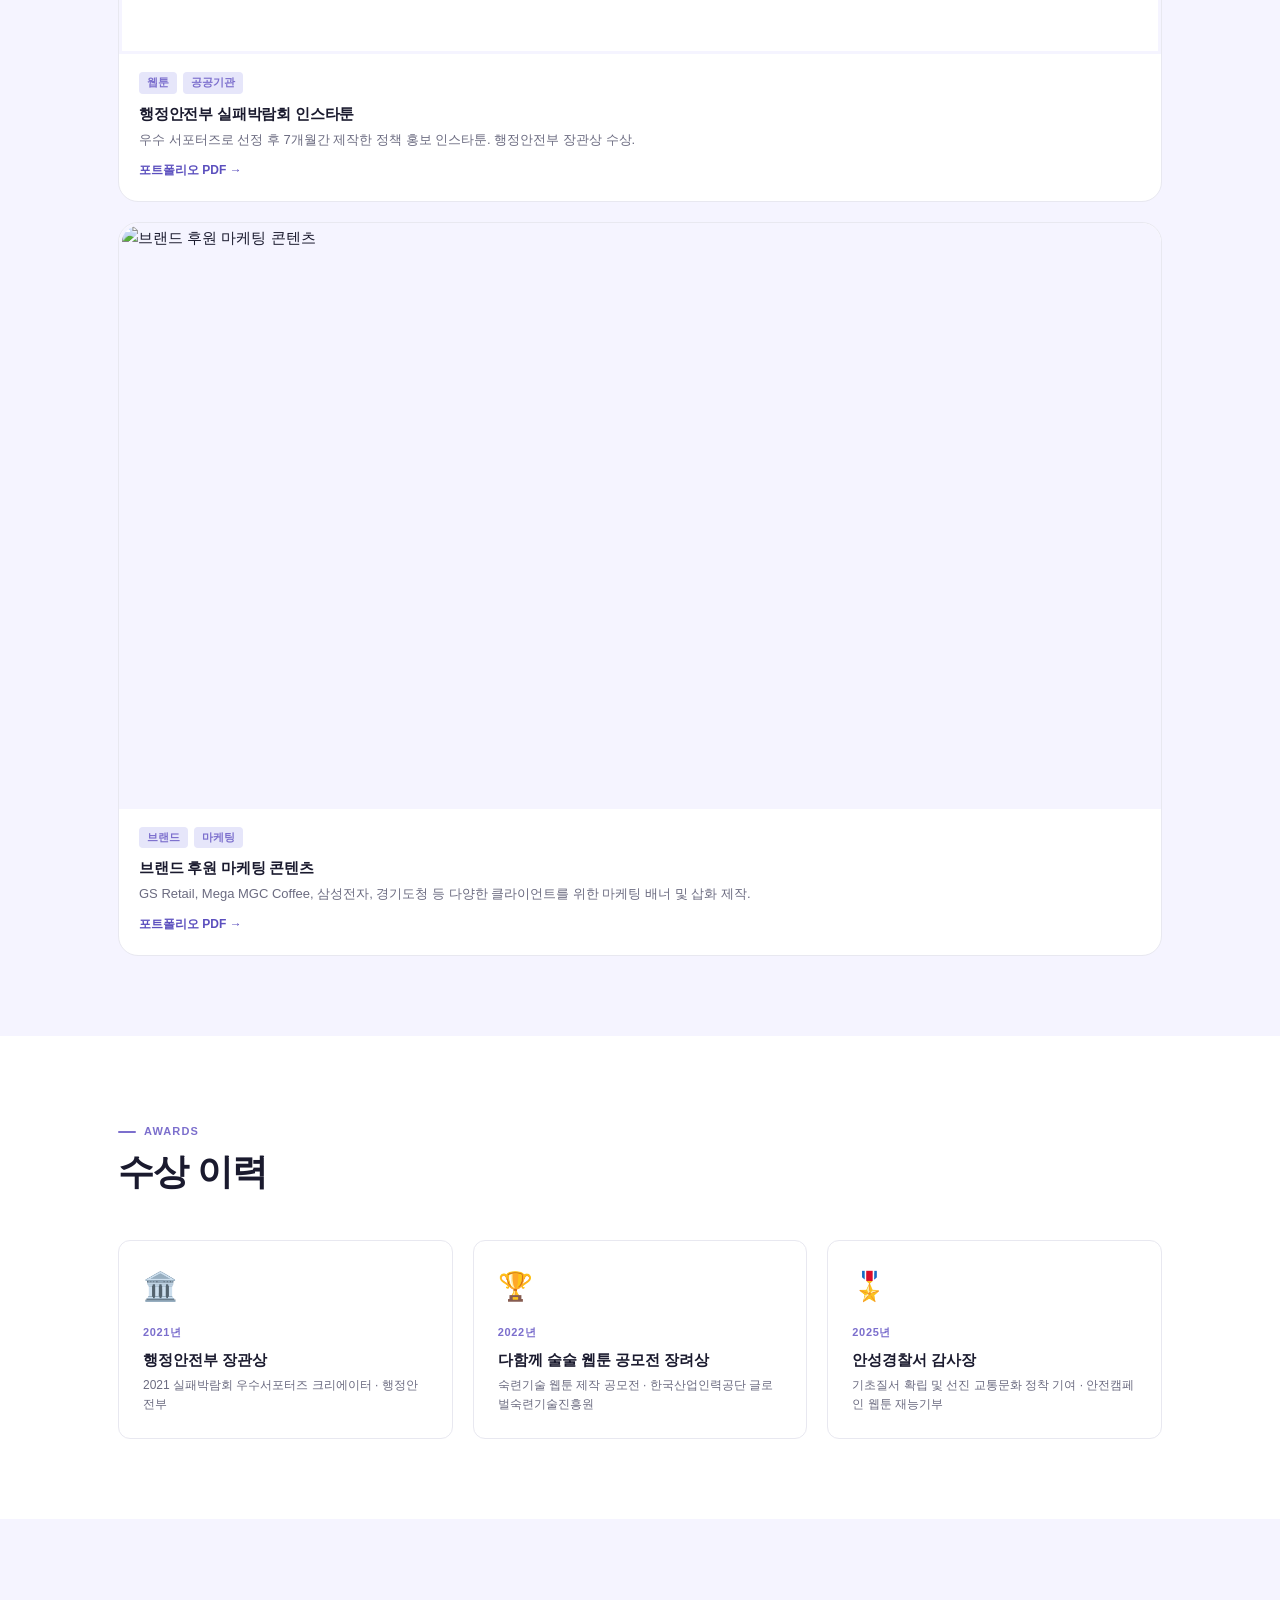
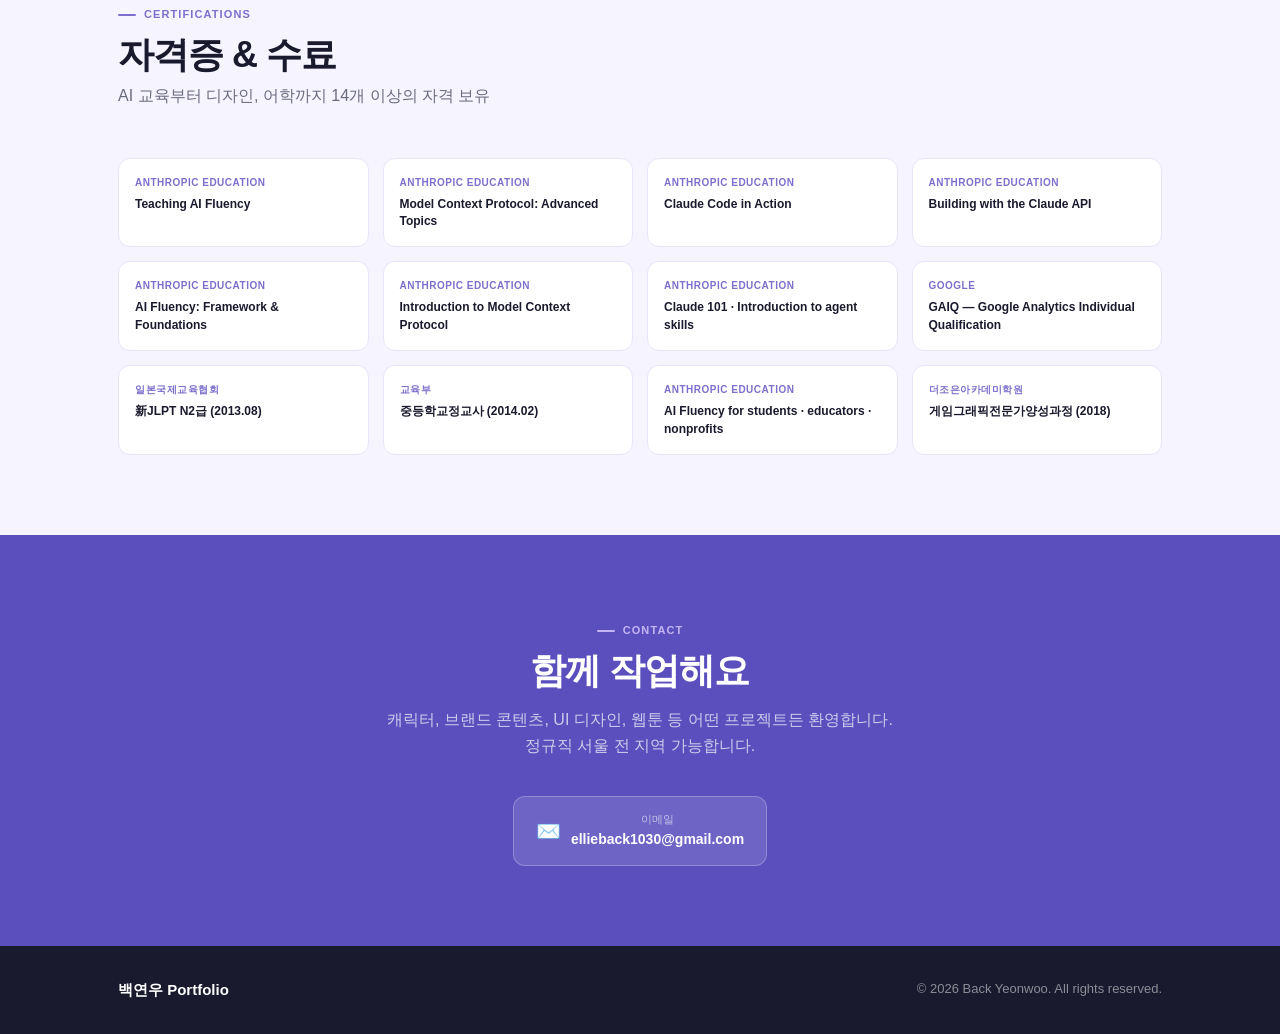
==== commit fb338e7d: "Remove Instagram button from contact section Co-Authored-By: Claude Sonnet 4.6 <noreply@anthropic.co" ====
--- a/index.html
+++ b/index.html
@@ -844,13 +844,6 @@
               ellieback1030@gmail.com
             </span>
           </a>
-          <a href="https://instagram.com/dinong.official" target="_blank" class="contact-link">
-            <span class="contact-link-icon">📷</span>
-            <span>
-              <div style="font-size:11px; opacity:0.6; font-weight:400;">인스타그램</div>
-              @dinong.official
-            </span>
-          </a>
         </div>
       </div>
     </div>
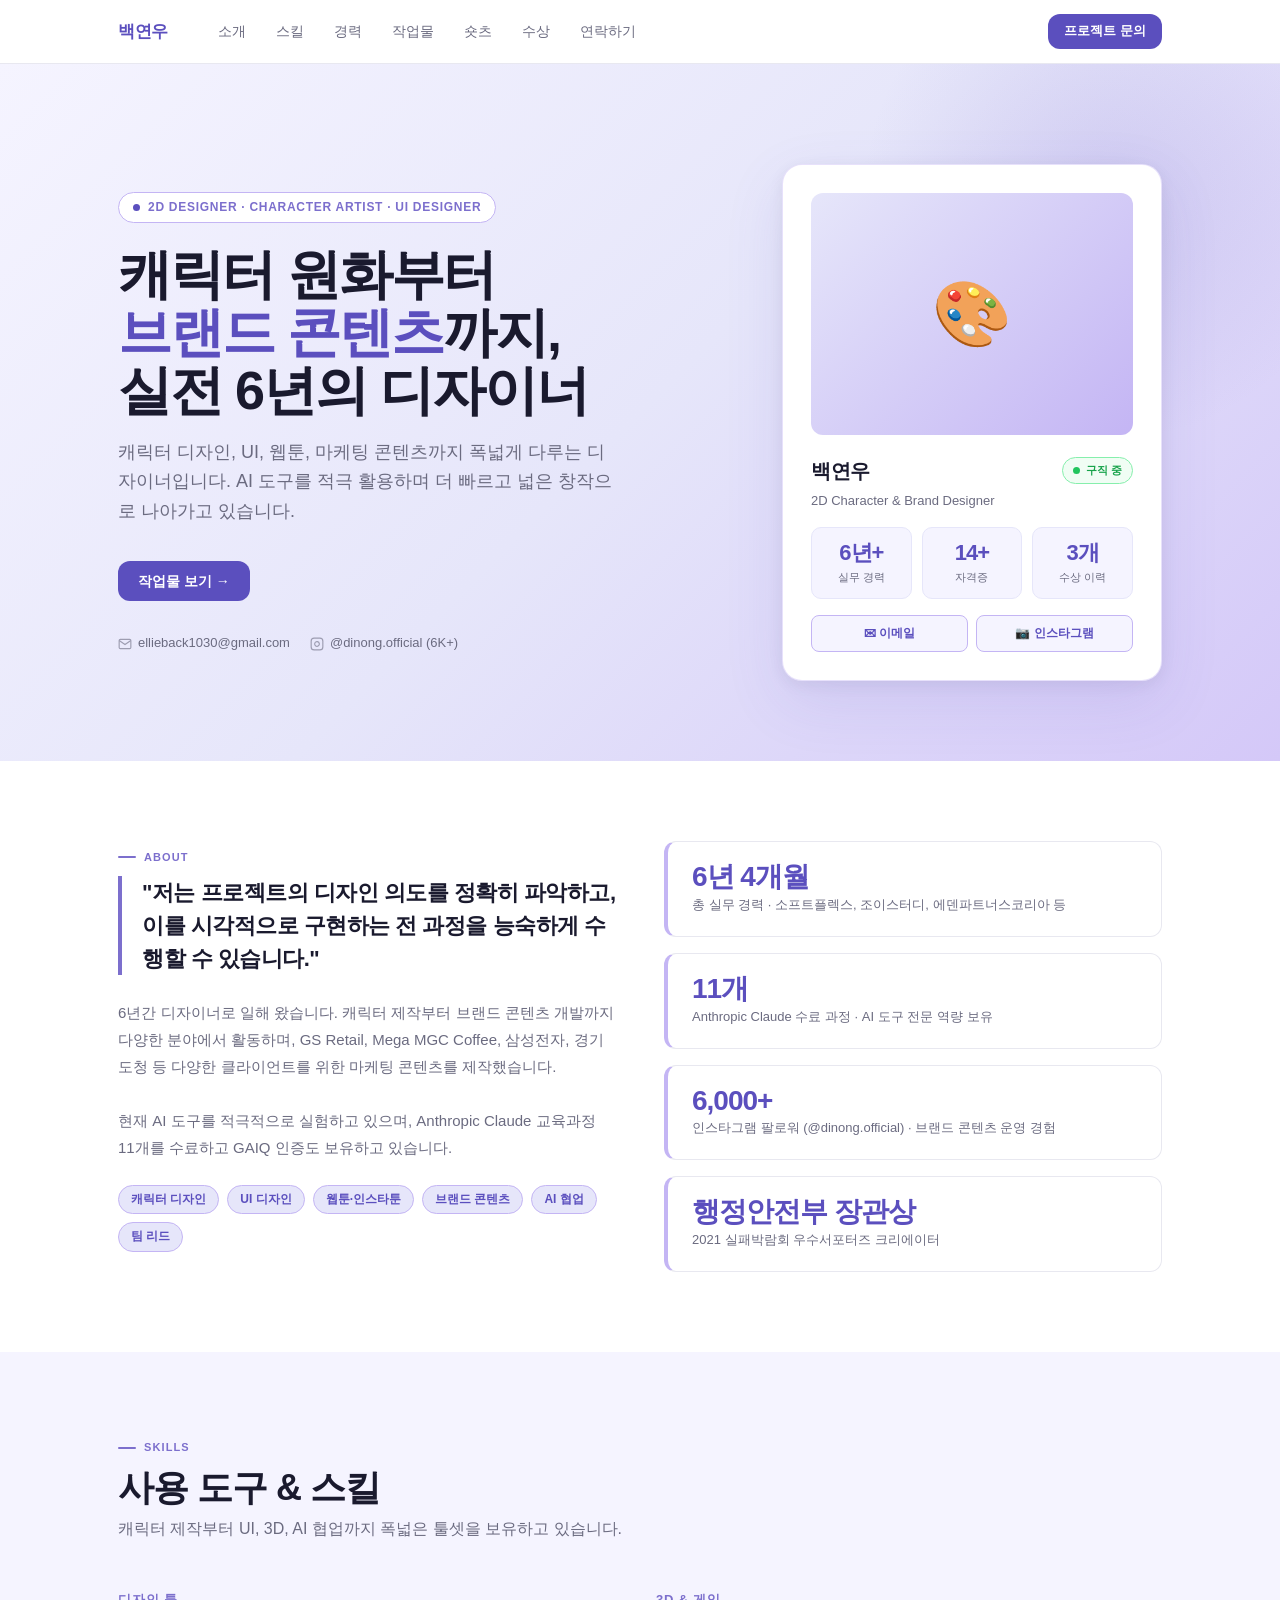
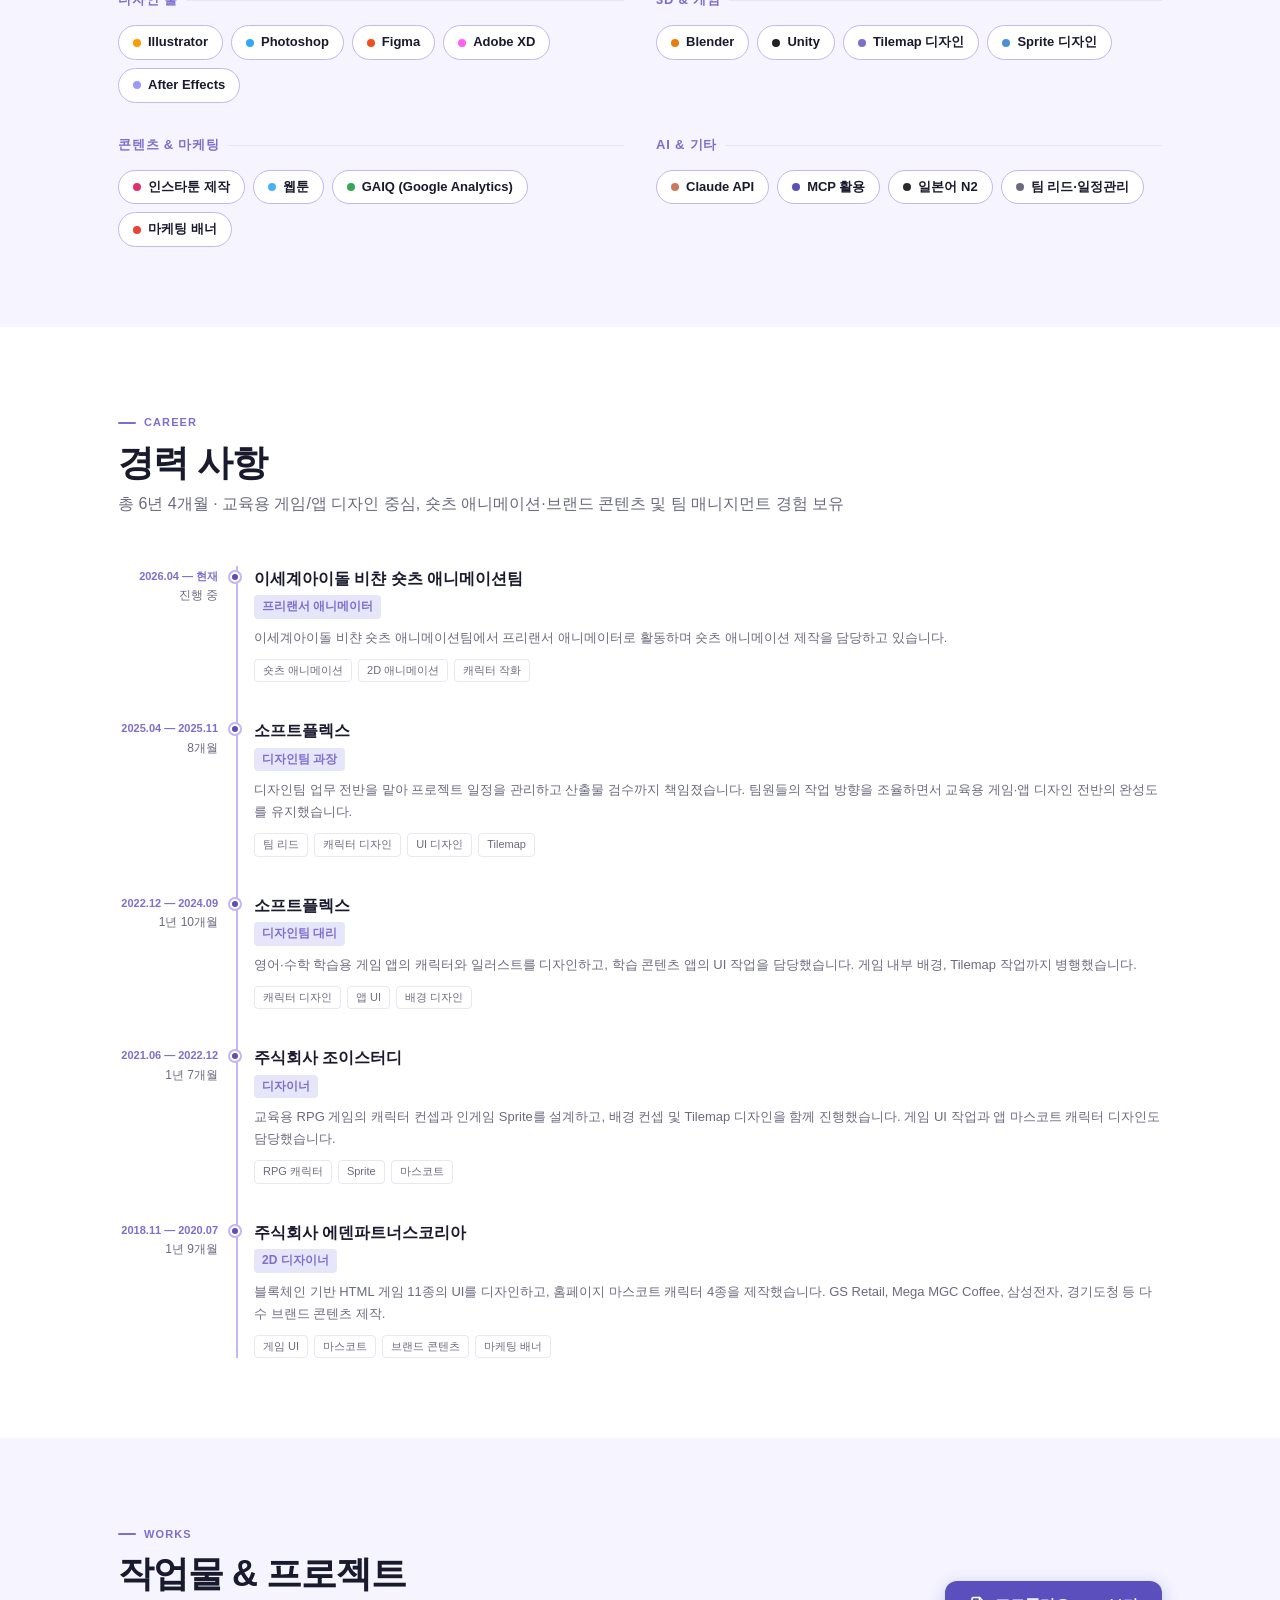
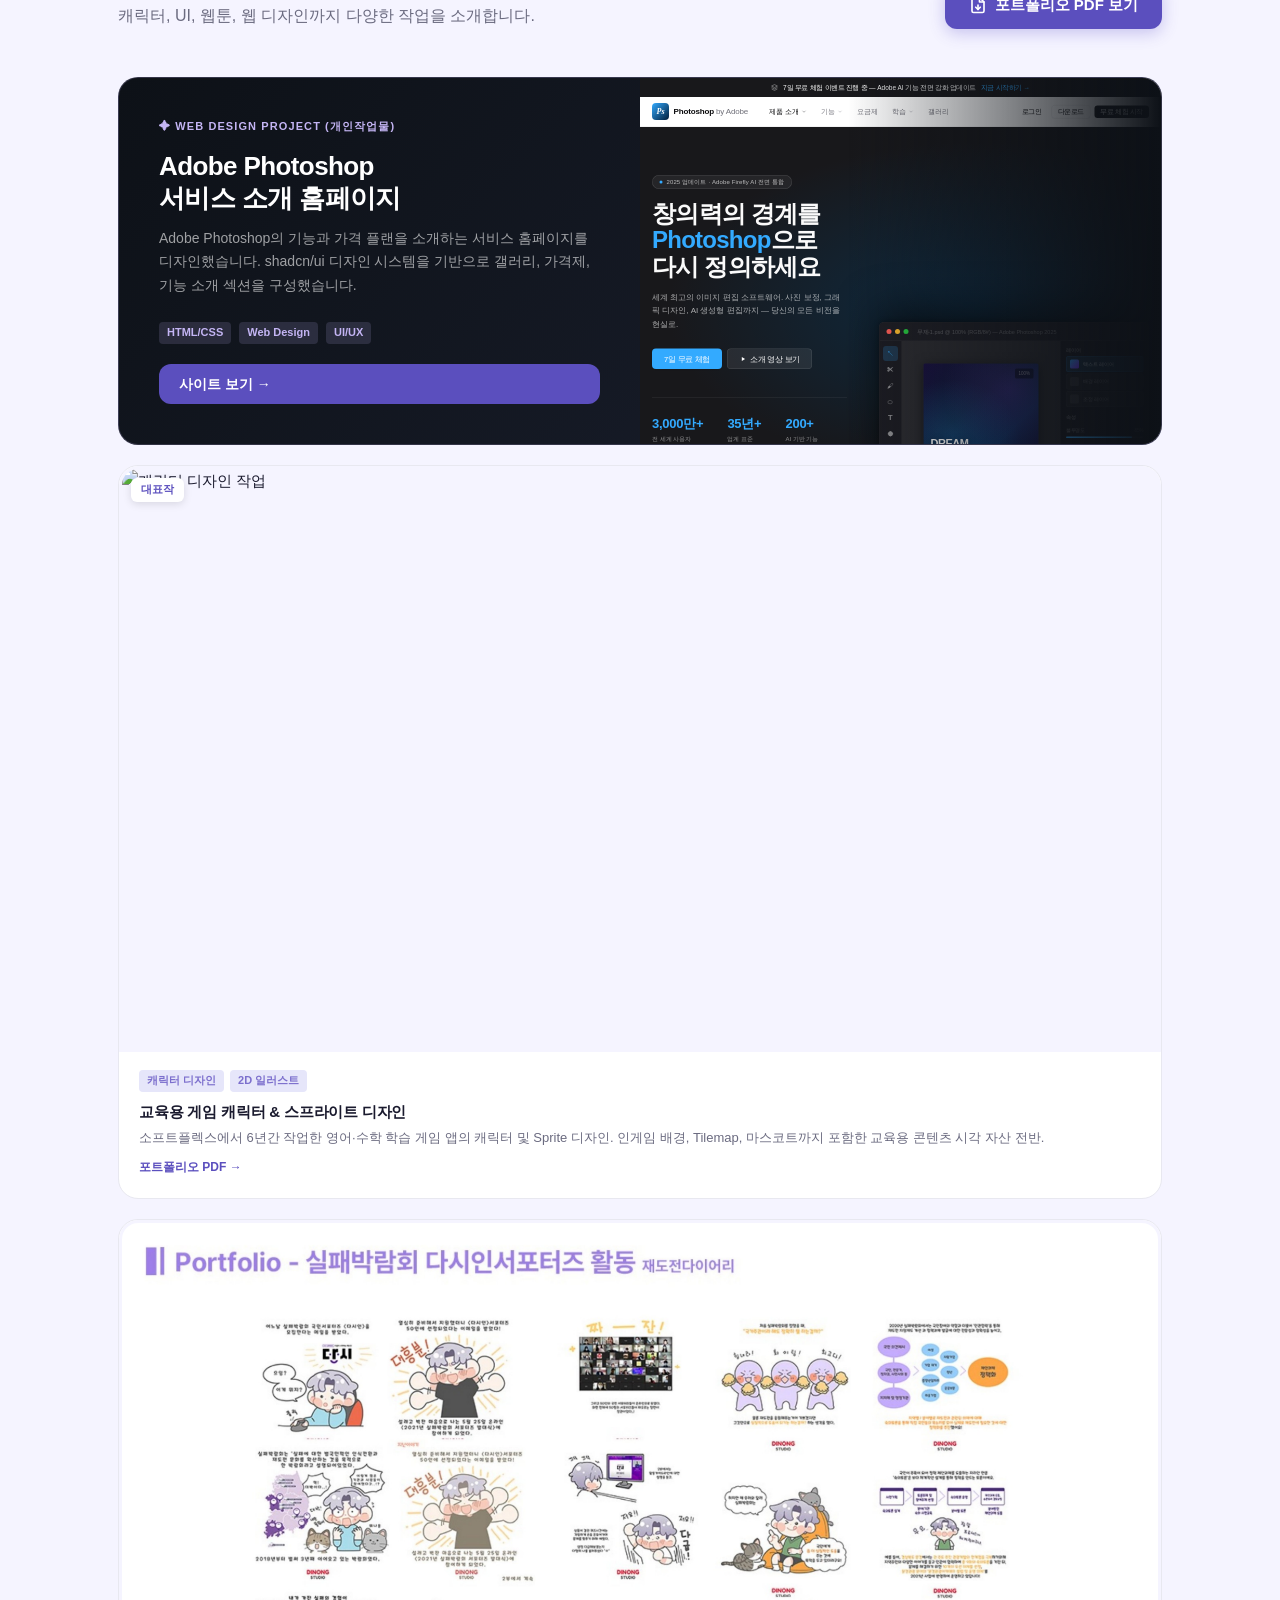
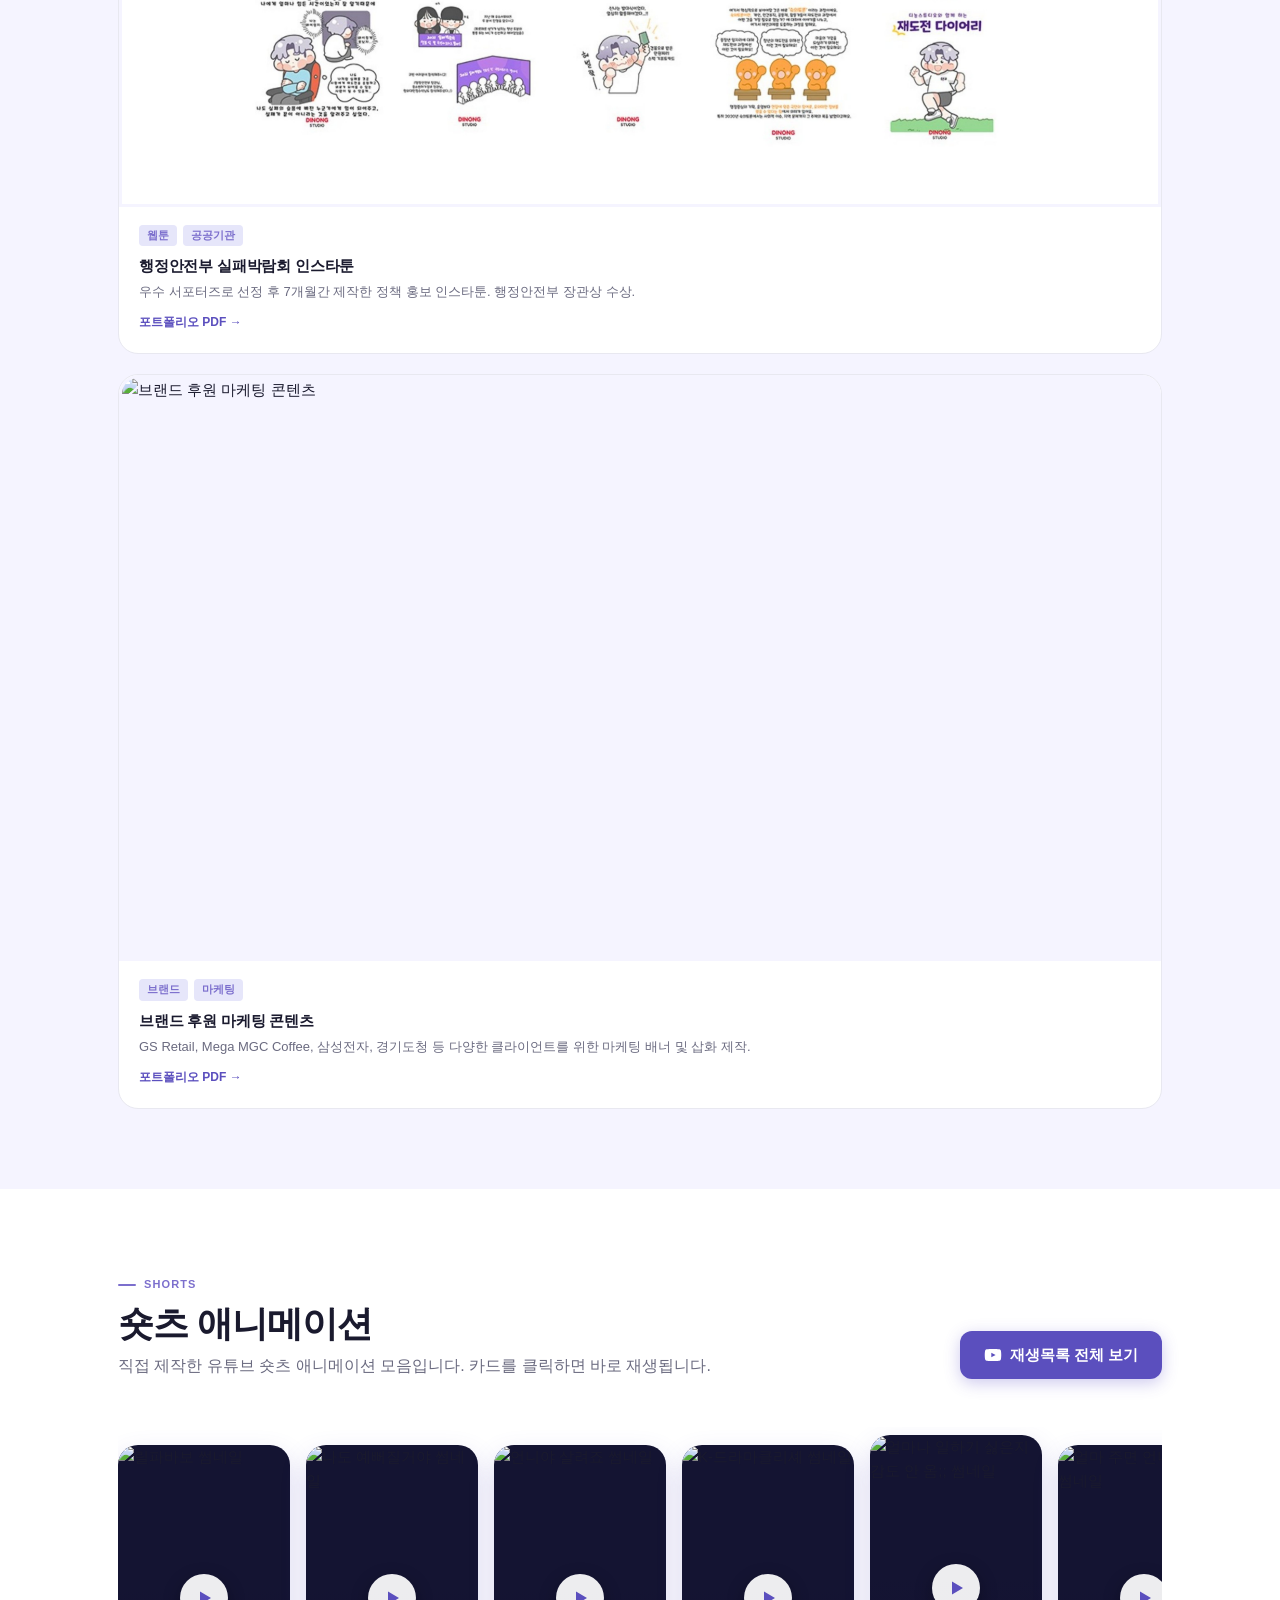
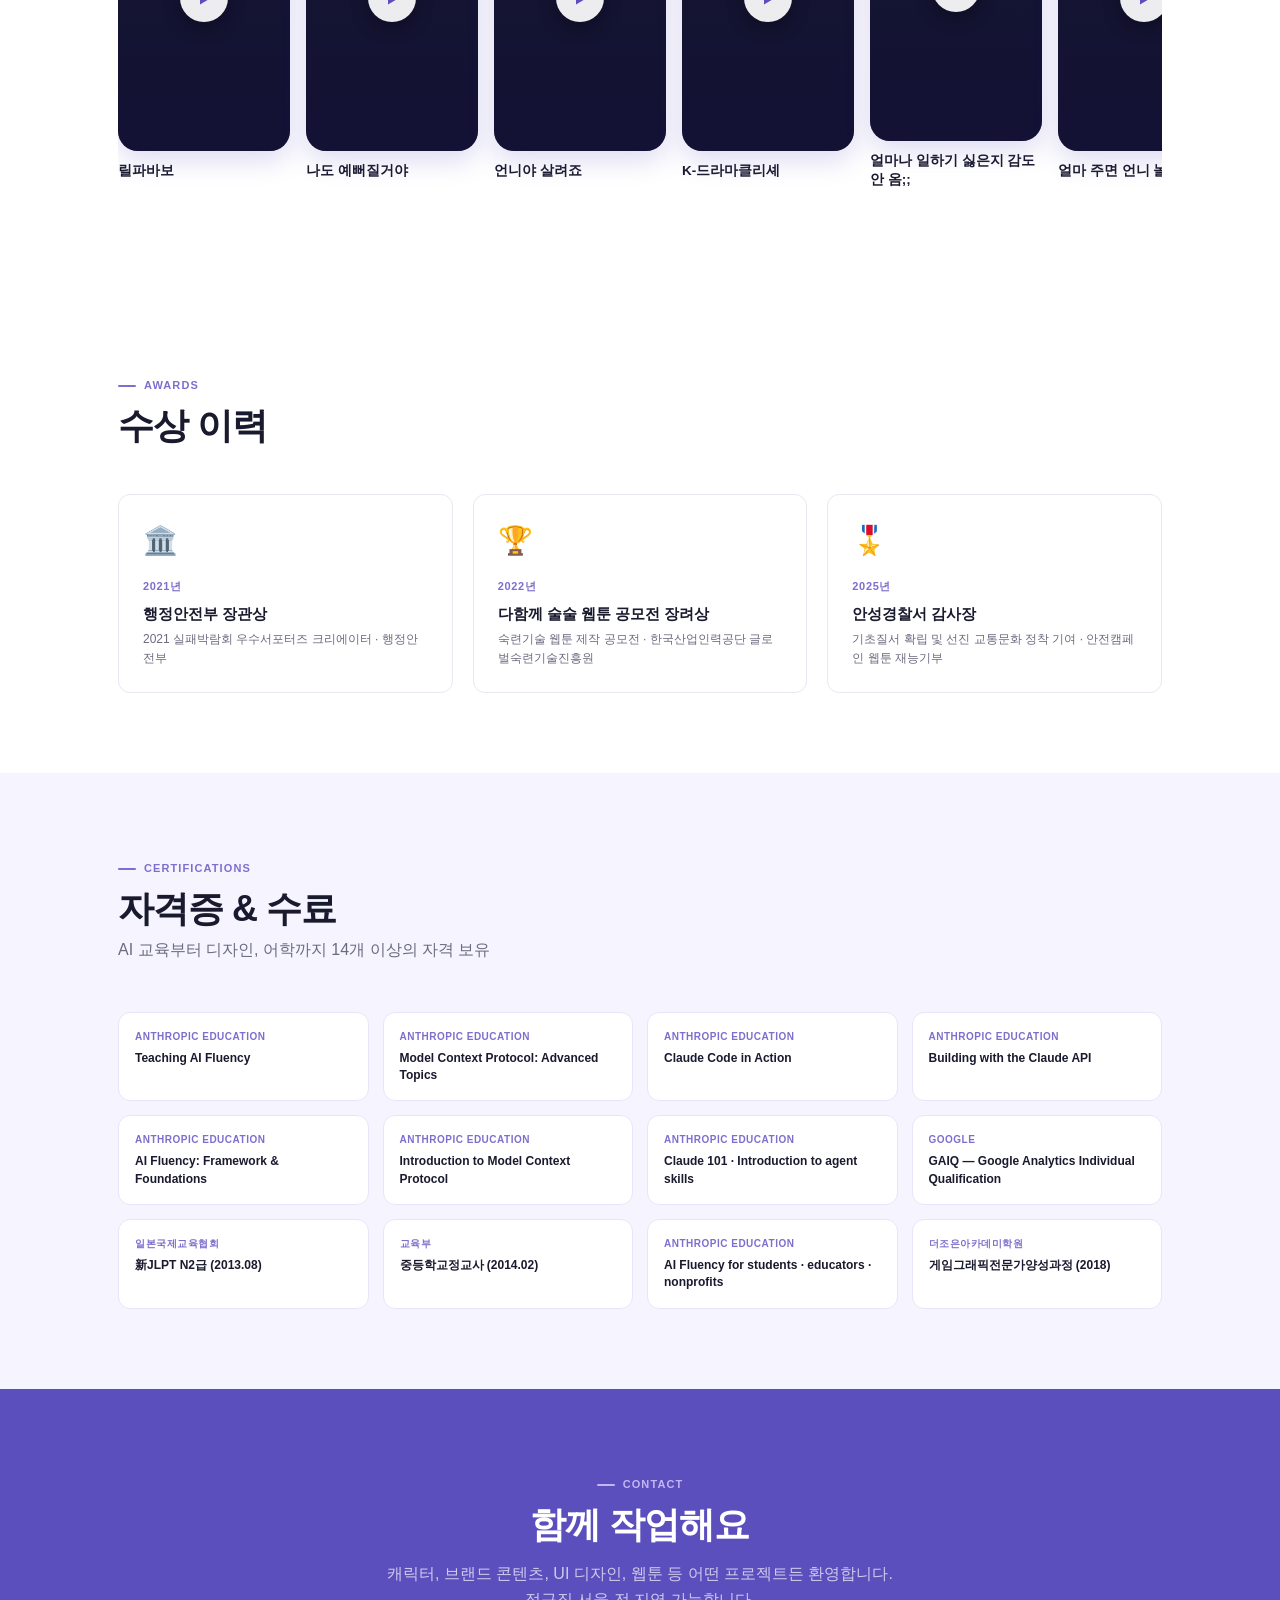
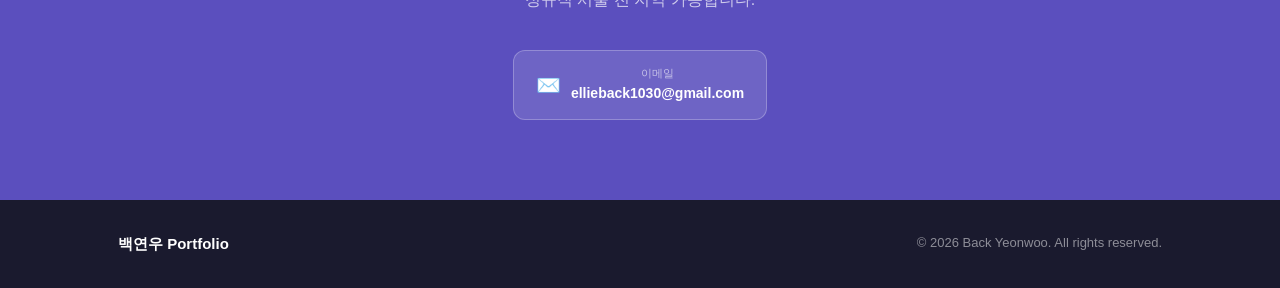
==== commit 0d4aed5d: "숏츠 애니메이션 섹션 추가 및 경력 업데이트 - 유튜브 재생목록 '디농이 숏츠 포폴' 24개 숏츠 카드 섹션 추가 (9:16, 클릭 재생 모달) - 경력 타임라인에 이세계아이돌 비" ====
--- a/index.html
+++ b/index.html
@@ -417,6 +417,7 @@
         <a href="#skills" class="nav-link">스킬</a>
         <a href="#career" class="nav-link">경력</a>
         <a href="#works" class="nav-link">작업물</a>
+        <a href="#shorts" class="nav-link">숏츠</a>
         <a href="#awards" class="nav-link">수상</a>
         <a href="#contact" class="nav-link">연락하기</a>
       </div>
@@ -579,9 +580,25 @@
       <div class="sec-header fade-up">
         <div class="sec-label">Career</div>
         <h2 class="sec-h2">경력 사항</h2>
-        <p class="sec-lead">총 6년 4개월 · 교육용 게임/앱 디자인 중심, 브랜드 콘텐츠 및 팀 매니지먼트 경험 보유</p>
+        <p class="sec-lead">총 6년 4개월 · 교육용 게임/앱 디자인 중심, 숏츠 애니메이션·브랜드 콘텐츠 및 팀 매니지먼트 경험 보유</p>
       </div>
       <div class="timeline fade-up" style="transition-delay:.1s">
+        <div class="tl-item">
+          <div class="tl-date">
+            <strong>2026.04 — 현재</strong>
+            진행 중
+          </div>
+          <div class="tl-body">
+            <div class="tl-company">이세계아이돌 비챤 숏츠 애니메이션팀</div>
+            <span class="tl-role">프리랜서 애니메이터</span>
+            <p class="tl-desc">이세계아이돌 비챤 숏츠 애니메이션팀에서 프리랜서 애니메이터로 활동하며 숏츠 애니메이션 제작을 담당하고 있습니다.</p>
+            <div class="tl-tags">
+              <span class="tl-tag">숏츠 애니메이션</span>
+              <span class="tl-tag">2D 애니메이션</span>
+              <span class="tl-tag">캐릭터 작화</span>
+            </div>
+          </div>
+        </div>
         <div class="tl-item">
           <div class="tl-date">
             <strong>2025.04 — 2025.11</strong>
@@ -738,7 +755,232 @@
     </div>
   </section>
 
-  <!-- AWARDS -->
+    <!-- SHORTS -->
+  <section class="section" id="shorts">
+    <div class="container">
+      <div class="sec-header-row">
+        <div class="fade-up">
+          <div class="sec-label">Shorts</div>
+          <h2 class="sec-h2">숏츠 애니메이션</h2>
+          <p class="sec-lead">직접 제작한 유튜브 숏츠 애니메이션 모음입니다. 카드를 클릭하면 바로 재생됩니다.</p>
+        </div>
+        <a href="https://www.youtube.com/playlist?list=PLdrPoNyzLyqQ" target="_blank" rel="noopener" class="btn btn-pdf-cta fade-up" style="transition-delay:.1s">
+          <svg width="18" height="18" viewBox="0 0 24 24" fill="currentColor"><path d="M23 12s0-3.85-.46-5.58a2.78 2.78 0 0 0-1.94-2C18.88 4 12 4 12 4s-6.88 0-8.6.42a2.78 2.78 0 0 0-1.94 2C1 8.15 1 12 1 12s0 3.85.46 5.58a2.78 2.78 0 0 0 1.94 2c1.72.42 8.6.42 8.6.42s6.88 0 8.6-.42a2.78 2.78 0 0 0 1.94-2C23 15.85 23 12 23 12zM9.75 15.02V8.98L15.5 12z"/></svg>
+          재생목록 전체 보기
+        </a>
+      </div>
+      <div class="shorts-shelf">
+        <button class="short-card fade-up" data-video="ymwEDbtTFHc" aria-label="릴파바보 재생">
+          <span class="short-thumb">
+            <img loading="lazy" src="https://i.ytimg.com/vi/ymwEDbtTFHc/hqdefault.jpg" alt="릴파바보 썸네일" />
+            <span class="short-play"><svg viewBox="0 0 24 24" fill="currentColor"><path d="M8 5.5v13l11-6.5z"/></svg></span>
+          </span>
+          <span class="short-title">릴파바보</span>
+        </button>
+        <button class="short-card fade-up" data-video="92PzLZpadok" aria-label="나도 예뻐질거야 재생">
+          <span class="short-thumb">
+            <img loading="lazy" src="https://i.ytimg.com/vi/92PzLZpadok/hqdefault.jpg" alt="나도 예뻐질거야 썸네일" />
+            <span class="short-play"><svg viewBox="0 0 24 24" fill="currentColor"><path d="M8 5.5v13l11-6.5z"/></svg></span>
+          </span>
+          <span class="short-title">나도 예뻐질거야</span>
+        </button>
+        <button class="short-card fade-up" data-video="SkPeVgkDVio" aria-label="언니야 살려죠 재생">
+          <span class="short-thumb">
+            <img loading="lazy" src="https://i.ytimg.com/vi/SkPeVgkDVio/hqdefault.jpg" alt="언니야 살려죠 썸네일" />
+            <span class="short-play"><svg viewBox="0 0 24 24" fill="currentColor"><path d="M8 5.5v13l11-6.5z"/></svg></span>
+          </span>
+          <span class="short-title">언니야 살려죠</span>
+        </button>
+        <button class="short-card fade-up" data-video="s80kJOKtjuI" aria-label="K-드라마클리셰 재생">
+          <span class="short-thumb">
+            <img loading="lazy" src="https://i.ytimg.com/vi/s80kJOKtjuI/hqdefault.jpg" alt="K-드라마클리셰 썸네일" />
+            <span class="short-play"><svg viewBox="0 0 24 24" fill="currentColor"><path d="M8 5.5v13l11-6.5z"/></svg></span>
+          </span>
+          <span class="short-title">K-드라마클리셰</span>
+        </button>
+        <button class="short-card fade-up" data-video="UJvT02jusVs" aria-label="얼마나 일하기 싫은지 감도 안 옴;; 재생">
+          <span class="short-thumb">
+            <img loading="lazy" src="https://i.ytimg.com/vi/UJvT02jusVs/hqdefault.jpg" alt="얼마나 일하기 싫은지 감도 안 옴;; 썸네일" />
+            <span class="short-play"><svg viewBox="0 0 24 24" fill="currentColor"><path d="M8 5.5v13l11-6.5z"/></svg></span>
+          </span>
+          <span class="short-title">얼마나 일하기 싫은지 감도 안 옴;;</span>
+        </button>
+        <button class="short-card fade-up" data-video="HGxMJGbwcQY" aria-label="얼마 주면 언니 놀림? 재생">
+          <span class="short-thumb">
+            <img loading="lazy" src="https://i.ytimg.com/vi/HGxMJGbwcQY/hqdefault.jpg" alt="얼마 주면 언니 놀림? 썸네일" />
+            <span class="short-play"><svg viewBox="0 0 24 24" fill="currentColor"><path d="M8 5.5v13l11-6.5z"/></svg></span>
+          </span>
+          <span class="short-title">얼마 주면 언니 놀림?</span>
+        </button>
+        <button class="short-card fade-up" data-video="79I25vT0gQU" aria-label="힘이 들 땐 챠니가 했던 말을 기억해 재생">
+          <span class="short-thumb">
+            <img loading="lazy" src="https://i.ytimg.com/vi/79I25vT0gQU/hqdefault.jpg" alt="힘이 들 땐 챠니가 했던 말을 기억해 썸네일" />
+            <span class="short-play"><svg viewBox="0 0 24 24" fill="currentColor"><path d="M8 5.5v13l11-6.5z"/></svg></span>
+          </span>
+          <span class="short-title">힘이 들 땐 챠니가 했던 말을 기억해</span>
+        </button>
+        <button class="short-card fade-up" data-video="aB-P6a0Jh-8" aria-label="챠니의 위로방법 재생">
+          <span class="short-thumb">
+            <img loading="lazy" src="https://i.ytimg.com/vi/aB-P6a0Jh-8/hqdefault.jpg" alt="챠니의 위로방법 썸네일" />
+            <span class="short-play"><svg viewBox="0 0 24 24" fill="currentColor"><path d="M8 5.5v13l11-6.5z"/></svg></span>
+          </span>
+          <span class="short-title">챠니의 위로방법</span>
+        </button>
+        <button class="short-card fade-up" data-video="PSzj33IpAig" aria-label="기습무례 재생">
+          <span class="short-thumb">
+            <img loading="lazy" src="https://i.ytimg.com/vi/PSzj33IpAig/hqdefault.jpg" alt="기습무례 썸네일" />
+            <span class="short-play"><svg viewBox="0 0 24 24" fill="currentColor"><path d="M8 5.5v13l11-6.5z"/></svg></span>
+          </span>
+          <span class="short-title">기습무례</span>
+        </button>
+        <button class="short-card fade-up" data-video="cE8n55uiouo" aria-label="니가 좋아 좋아죽겠어 재생">
+          <span class="short-thumb">
+            <img loading="lazy" src="https://i.ytimg.com/vi/cE8n55uiouo/hqdefault.jpg" alt="니가 좋아 좋아죽겠어 썸네일" />
+            <span class="short-play"><svg viewBox="0 0 24 24" fill="currentColor"><path d="M8 5.5v13l11-6.5z"/></svg></span>
+          </span>
+          <span class="short-title">니가 좋아 좋아죽겠어</span>
+        </button>
+        <button class="short-card fade-up" data-video="wG29pF4gVy0" aria-label="오늘도 루이한테 진 챠니 재생">
+          <span class="short-thumb">
+            <img loading="lazy" src="https://i.ytimg.com/vi/wG29pF4gVy0/hqdefault.jpg" alt="오늘도 루이한테 진 챠니 썸네일" />
+            <span class="short-play"><svg viewBox="0 0 24 24" fill="currentColor"><path d="M8 5.5v13l11-6.5z"/></svg></span>
+          </span>
+          <span class="short-title">오늘도 루이한테 진 챠니</span>
+        </button>
+        <button class="short-card fade-up" data-video="kfy8ByLbFbY" aria-label="딸랑구 때문에 라니가 되 재생">
+          <span class="short-thumb">
+            <img loading="lazy" src="https://i.ytimg.com/vi/kfy8ByLbFbY/hqdefault.jpg" alt="딸랑구 때문에 라니가 되 썸네일" />
+            <span class="short-play"><svg viewBox="0 0 24 24" fill="currentColor"><path d="M8 5.5v13l11-6.5z"/></svg></span>
+          </span>
+          <span class="short-title">딸랑구 때문에 라니가 되</span>
+        </button>
+        <button class="short-card fade-up" data-video="_eqR2FKes34" aria-label="숲속의 시끄러운 챠니의 레스토랑 재생">
+          <span class="short-thumb">
+            <img loading="lazy" src="https://i.ytimg.com/vi/_eqR2FKes34/hqdefault.jpg" alt="숲속의 시끄러운 챠니의 레스토랑 썸네일" />
+            <span class="short-play"><svg viewBox="0 0 24 24" fill="currentColor"><path d="M8 5.5v13l11-6.5z"/></svg></span>
+          </span>
+          <span class="short-title">숲속의 시끄러운 챠니의 레스토랑</span>
+        </button>
+        <button class="short-card fade-up" data-video="jZEdiqFIgNA" aria-label="매끈매끈한 챠니 재생">
+          <span class="short-thumb">
+            <img loading="lazy" src="https://i.ytimg.com/vi/jZEdiqFIgNA/hqdefault.jpg" alt="매끈매끈한 챠니 썸네일" />
+            <span class="short-play"><svg viewBox="0 0 24 24" fill="currentColor"><path d="M8 5.5v13l11-6.5z"/></svg></span>
+          </span>
+          <span class="short-title">매끈매끈한 챠니</span>
+        </button>
+        <button class="short-card fade-up" data-video="wjpmOanwzA0" aria-label="You are mine💚✨ 재생">
+          <span class="short-thumb">
+            <img loading="lazy" src="https://i.ytimg.com/vi/wjpmOanwzA0/hqdefault.jpg" alt="You are mine💚✨ 썸네일" />
+            <span class="short-play"><svg viewBox="0 0 24 24" fill="currentColor"><path d="M8 5.5v13l11-6.5z"/></svg></span>
+          </span>
+          <span class="short-title">You are mine💚✨</span>
+        </button>
+        <button class="short-card fade-up" data-video="N0neMhP9PVk" aria-label="새벽방송의 위험성 재생">
+          <span class="short-thumb">
+            <img loading="lazy" src="https://i.ytimg.com/vi/N0neMhP9PVk/hqdefault.jpg" alt="새벽방송의 위험성 썸네일" />
+            <span class="short-play"><svg viewBox="0 0 24 24" fill="currentColor"><path d="M8 5.5v13l11-6.5z"/></svg></span>
+          </span>
+          <span class="short-title">새벽방송의 위험성</span>
+        </button>
+        <button class="short-card fade-up" data-video="7HyWb2-JFYU" aria-label="부산갈까 재생">
+          <span class="short-thumb">
+            <img loading="lazy" src="https://i.ytimg.com/vi/7HyWb2-JFYU/hqdefault.jpg" alt="부산갈까 썸네일" />
+            <span class="short-play"><svg viewBox="0 0 24 24" fill="currentColor"><path d="M8 5.5v13l11-6.5z"/></svg></span>
+          </span>
+          <span class="short-title">부산갈까</span>
+        </button>
+        <button class="short-card fade-up" data-video="qg29amuNulY" aria-label="끝날 때 까지 끝난 게 아니다 재생">
+          <span class="short-thumb">
+            <img loading="lazy" src="https://i.ytimg.com/vi/qg29amuNulY/hqdefault.jpg" alt="끝날 때 까지 끝난 게 아니다 썸네일" />
+            <span class="short-play"><svg viewBox="0 0 24 24" fill="currentColor"><path d="M8 5.5v13l11-6.5z"/></svg></span>
+          </span>
+          <span class="short-title">끝날 때 까지 끝난 게 아니다</span>
+        </button>
+        <button class="short-card fade-up" data-video="Y6mARSmyTDs" aria-label="뺵룸 그런게 뭐가 무서워 재생">
+          <span class="short-thumb">
+            <img loading="lazy" src="https://i.ytimg.com/vi/Y6mARSmyTDs/hqdefault.jpg" alt="뺵룸 그런게 뭐가 무서워 썸네일" />
+            <span class="short-play"><svg viewBox="0 0 24 24" fill="currentColor"><path d="M8 5.5v13l11-6.5z"/></svg></span>
+          </span>
+          <span class="short-title">뺵룸 그런게 뭐가 무서워</span>
+        </button>
+        <button class="short-card fade-up" data-video="lx_g13D65hw" aria-label="나의 귀여운 아기토끼 재생">
+          <span class="short-thumb">
+            <img loading="lazy" src="https://i.ytimg.com/vi/lx_g13D65hw/hqdefault.jpg" alt="나의 귀여운 아기토끼 썸네일" />
+            <span class="short-play"><svg viewBox="0 0 24 24" fill="currentColor"><path d="M8 5.5v13l11-6.5z"/></svg></span>
+          </span>
+          <span class="short-title">나의 귀여운 아기토끼</span>
+        </button>
+        <button class="short-card fade-up" data-video="ZOFoxWDv88o" aria-label="우울해 재생">
+          <span class="short-thumb">
+            <img loading="lazy" src="https://i.ytimg.com/vi/ZOFoxWDv88o/hqdefault.jpg" alt="우울해 썸네일" />
+            <span class="short-play"><svg viewBox="0 0 24 24" fill="currentColor"><path d="M8 5.5v13l11-6.5z"/></svg></span>
+          </span>
+          <span class="short-title">우울해</span>
+        </button>
+        <button class="short-card fade-up" data-video="9S8e4L7Xw5M" aria-label="비챤섹시 재생">
+          <span class="short-thumb">
+            <img loading="lazy" src="https://i.ytimg.com/vi/9S8e4L7Xw5M/hqdefault.jpg" alt="비챤섹시 썸네일" />
+            <span class="short-play"><svg viewBox="0 0 24 24" fill="currentColor"><path d="M8 5.5v13l11-6.5z"/></svg></span>
+          </span>
+          <span class="short-title">비챤섹시</span>
+        </button>
+        <button class="short-card fade-up" data-video="853ZLUxXY-c" aria-label="언니야 나 하늘을 날았어 재생">
+          <span class="short-thumb">
+            <img loading="lazy" src="https://i.ytimg.com/vi/853ZLUxXY-c/hqdefault.jpg" alt="언니야 나 하늘을 날았어 썸네일" />
+            <span class="short-play"><svg viewBox="0 0 24 24" fill="currentColor"><path d="M8 5.5v13l11-6.5z"/></svg></span>
+          </span>
+          <span class="short-title">언니야 나 하늘을 날았어</span>
+        </button>
+        <button class="short-card fade-up" data-video="tPn4z55YeEk" aria-label="언니야 나랑놀아(2026) 재생">
+          <span class="short-thumb">
+            <img loading="lazy" src="https://i.ytimg.com/vi/tPn4z55YeEk/hqdefault.jpg" alt="언니야 나랑놀아(2026) 썸네일" />
+            <span class="short-play"><svg viewBox="0 0 24 24" fill="currentColor"><path d="M8 5.5v13l11-6.5z"/></svg></span>
+          </span>
+          <span class="short-title">언니야 나랑놀아(2026)</span>
+        </button>
+      </div>
+    </div>
+  </section>
+
+  <!-- Shorts modal -->
+  <div class="short-modal" id="shortModal" aria-hidden="true">
+    <div class="short-modal-backdrop" data-close></div>
+    <div class="short-modal-box">
+      <button class="short-modal-close" data-close aria-label="닫기">✕</button>
+      <div class="short-modal-video">
+        <iframe id="shortFrame" title="숏츠 재생" allow="accelerometer; autoplay; clipboard-write; encrypted-media; gyroscope; picture-in-picture" allowfullscreen></iframe>
+      </div>
+      <a class="short-modal-link" id="shortLink" href="#" target="_blank" rel="noopener">YouTube에서 보기 →</a>
+    </div>
+  </div>
+  <script>
+  (function(){
+    var modal = document.getElementById('shortModal');
+    if(!modal) return;
+    var frame = document.getElementById('shortFrame');
+    var link = document.getElementById('shortLink');
+    function open(id){
+      frame.src = 'https://www.youtube-nocookie.com/embed/' + id + '?autoplay=1&rel=0';
+      link.href = 'https://www.youtube.com/shorts/' + id;
+      modal.classList.add('open');
+      modal.setAttribute('aria-hidden','false');
+      document.body.style.overflow = 'hidden';
+    }
+    function close(){
+      frame.src = '';
+      modal.classList.remove('open');
+      modal.setAttribute('aria-hidden','true');
+      document.body.style.overflow = '';
+    }
+    document.querySelectorAll('.short-card').forEach(function(card){
+      card.addEventListener('click', function(){ open(card.getAttribute('data-video')); });
+    });
+    modal.querySelectorAll('[data-close]').forEach(function(el){ el.addEventListener('click', close); });
+    document.addEventListener('keydown', function(e){ if(e.key === 'Escape') close(); });
+  })();
+  </script>
+
+<!-- AWARDS -->
   <section class="section" id="awards">
     <div class="container">
       <div class="sec-header fade-up">
--- a/style.css
+++ b/style.css
@@ -151,3 +151,137 @@
   display: flex; align-items: center; justify-content: space-between;
 }
 .footer-logo { color: var(--white); font-weight: 700; font-size: 15px; }
+
+/* ═════════════════════════════════
+   SHORTS
+═════════════════════════ */
+.shorts-shelf {
+  display: flex;
+  gap: 16px;
+  overflow-x: auto;
+  padding: 8px 4px 20px;
+  scroll-snap-type: x mandatory;
+  -webkit-overflow-scrolling: touch;
+}
+.shorts-shelf::-webkit-scrollbar { height: 8px; }
+.shorts-shelf::-webkit-scrollbar-track { background: var(--lavender-bg); border-radius: 8px; }
+.shorts-shelf::-webkit-scrollbar-thumb { background: var(--lavender-mid); border-radius: 8px; }
+.short-card {
+  flex: 0 0 172px;
+  scroll-snap-align: start;
+  background: none;
+  border: none;
+  cursor: pointer;
+  text-align: left;
+  font: inherit;
+  color: inherit;
+  padding: 0;
+}
+.short-thumb {
+  position: relative;
+  display: block;
+  aspect-ratio: 9 / 16;
+  border-radius: var(--radius-lg);
+  overflow: hidden;
+  background: #141432;
+  box-shadow: 0 10px 26px rgba(91,79,190,.20);
+}
+.short-thumb img {
+  width: 100%;
+  height: 100%;
+  object-fit: cover;
+  transition: transform .35s ease;
+}
+.short-card:hover .short-thumb img,
+.short-card:focus-visible .short-thumb img { transform: scale(1.07); }
+.short-play {
+  position: absolute;
+  inset: 0;
+  display: flex;
+  align-items: center;
+  justify-content: center;
+  background: linear-gradient(to top, rgba(18,14,55,.5), transparent 55%);
+}
+.short-play svg {
+  width: 48px;
+  height: 48px;
+  padding: 12px;
+  border-radius: 50%;
+  background: rgba(255,255,255,.92);
+  color: var(--lavender-deep);
+  box-shadow: 0 6px 18px rgba(0,0,0,.3);
+  transition: transform .25s ease;
+}
+.short-card:hover .short-play svg { transform: scale(1.12); }
+.short-title {
+  display: block;
+  margin-top: 10px;
+  font-size: 13.5px;
+  font-weight: 600;
+  line-height: 1.45;
+  display: -webkit-box;
+  -webkit-line-clamp: 2;
+  -webkit-box-orient: vertical;
+  overflow: hidden;
+}
+/* Shorts modal */
+.short-modal {
+  position: fixed;
+  inset: 0;
+  z-index: 300;
+  display: none;
+  align-items: center;
+  justify-content: center;
+  padding: 20px;
+}
+.short-modal.open { display: flex; }
+.short-modal-backdrop {
+  position: absolute;
+  inset: 0;
+  background: rgba(18,14,50,.75);
+  backdrop-filter: blur(4px);
+}
+.short-modal-box {
+  position: relative;
+  z-index: 1;
+  width: min(340px, 86vw);
+}
+.short-modal-video {
+  aspect-ratio: 9 / 16;
+  border-radius: var(--radius-lg);
+  overflow: hidden;
+  background: #000;
+  box-shadow: 0 24px 80px rgba(0,0,0,.55);
+}
+.short-modal-video iframe {
+  width: 100%;
+  height: 100%;
+  border: 0;
+}
+.short-modal-close {
+  position: absolute;
+  top: -46px;
+  right: 0;
+  width: 36px;
+  height: 36px;
+  border: none;
+  border-radius: 50%;
+  background: rgba(255,255,255,.14);
+  color: #fff;
+  font-size: 16px;
+  cursor: pointer;
+  line-height: 1;
+}
+.short-modal-close:hover { background: rgba(255,255,255,.28); }
+.short-modal-link {
+  display: block;
+  text-align: center;
+  margin-top: 14px;
+  color: #fff;
+  font-size: 13.5px;
+  opacity: .85;
+}
+.short-modal-link:hover { opacity: 1; text-decoration: underline; }
+@media (max-width: 640px) {
+  .short-card { flex-basis: 148px; }
+}
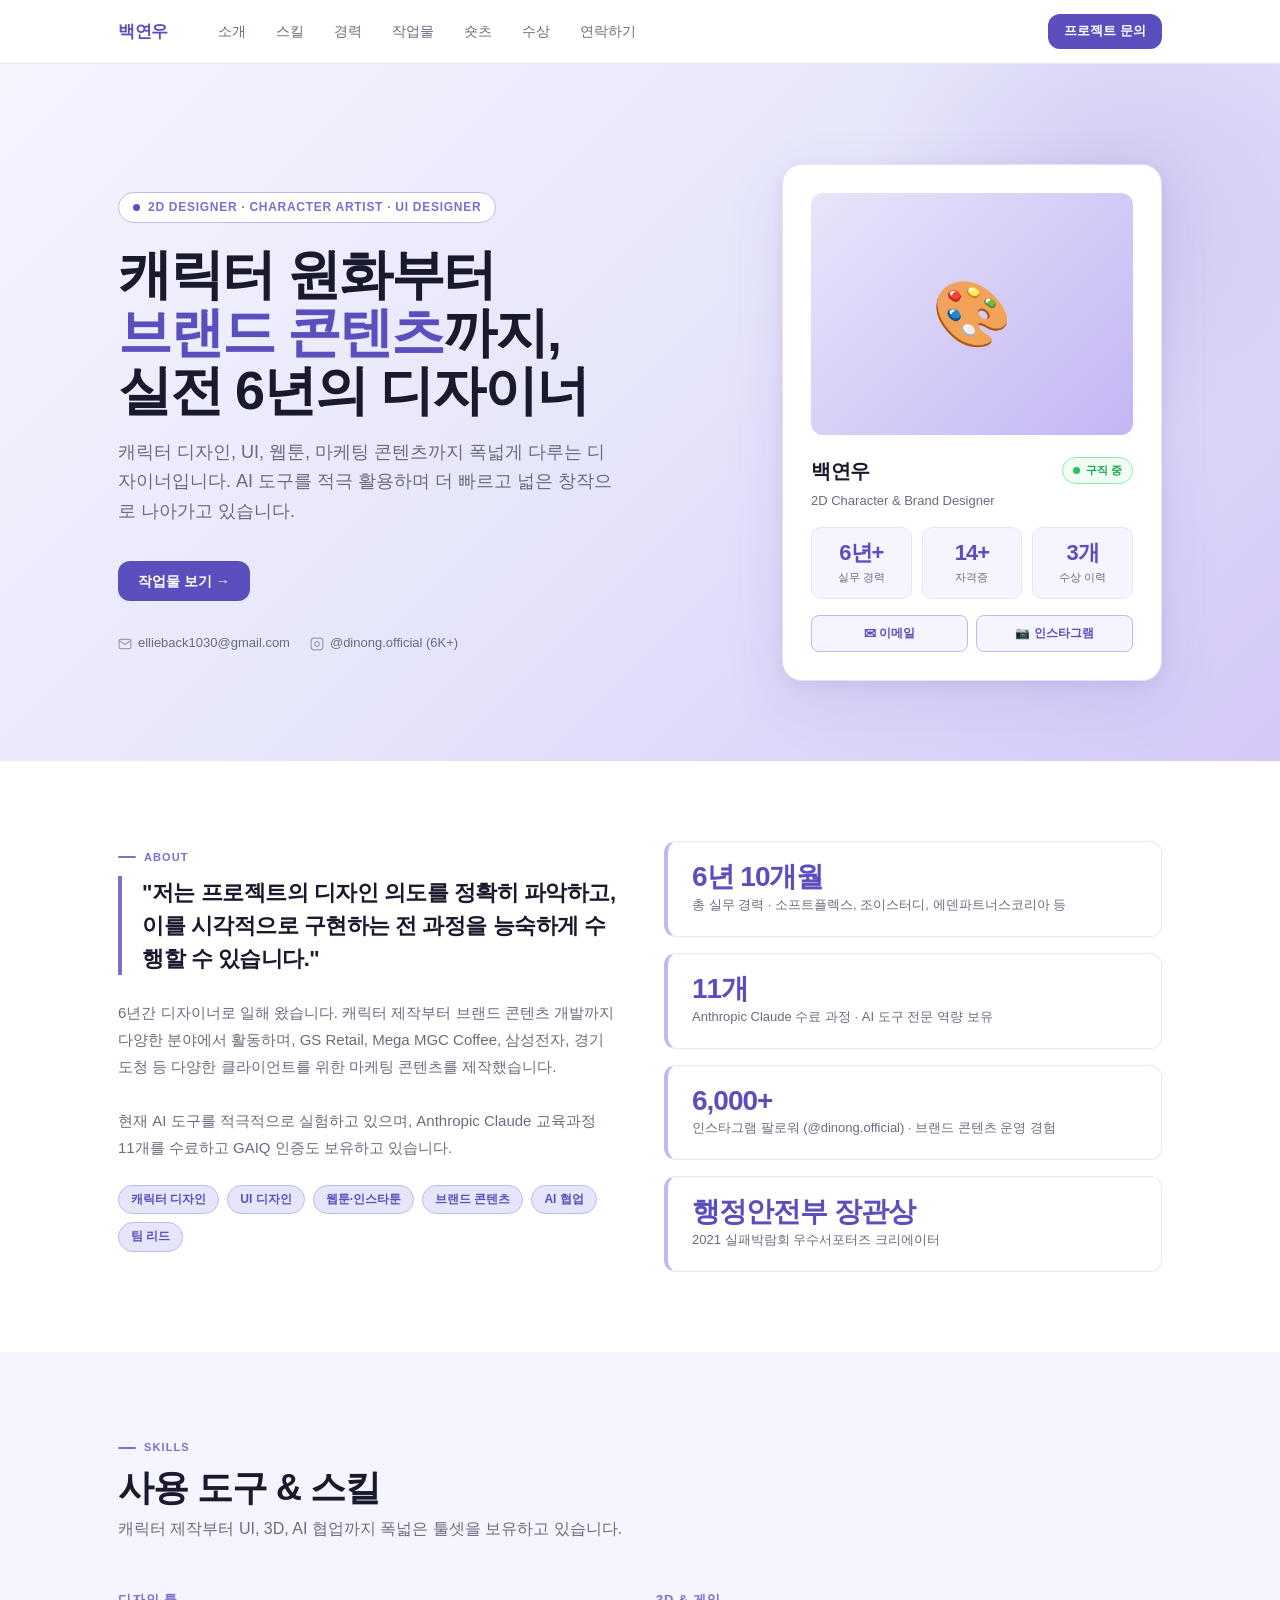
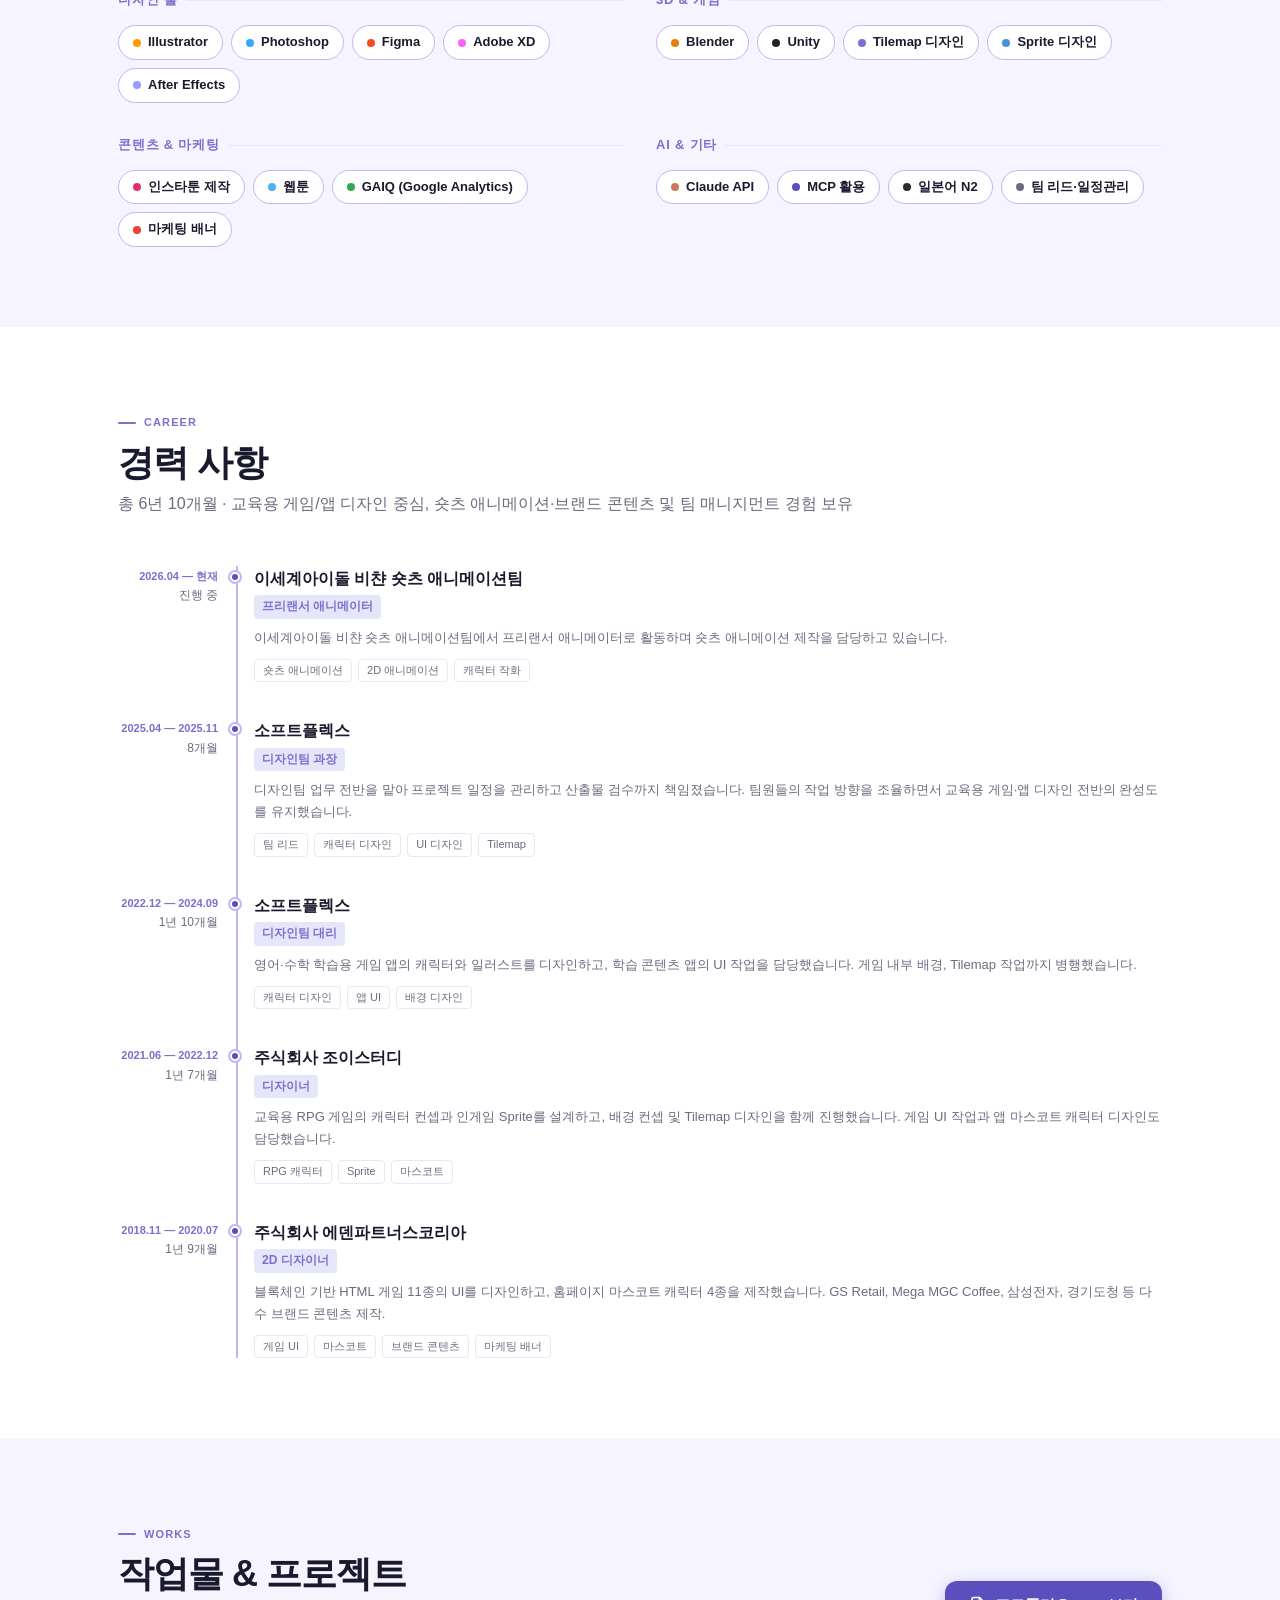
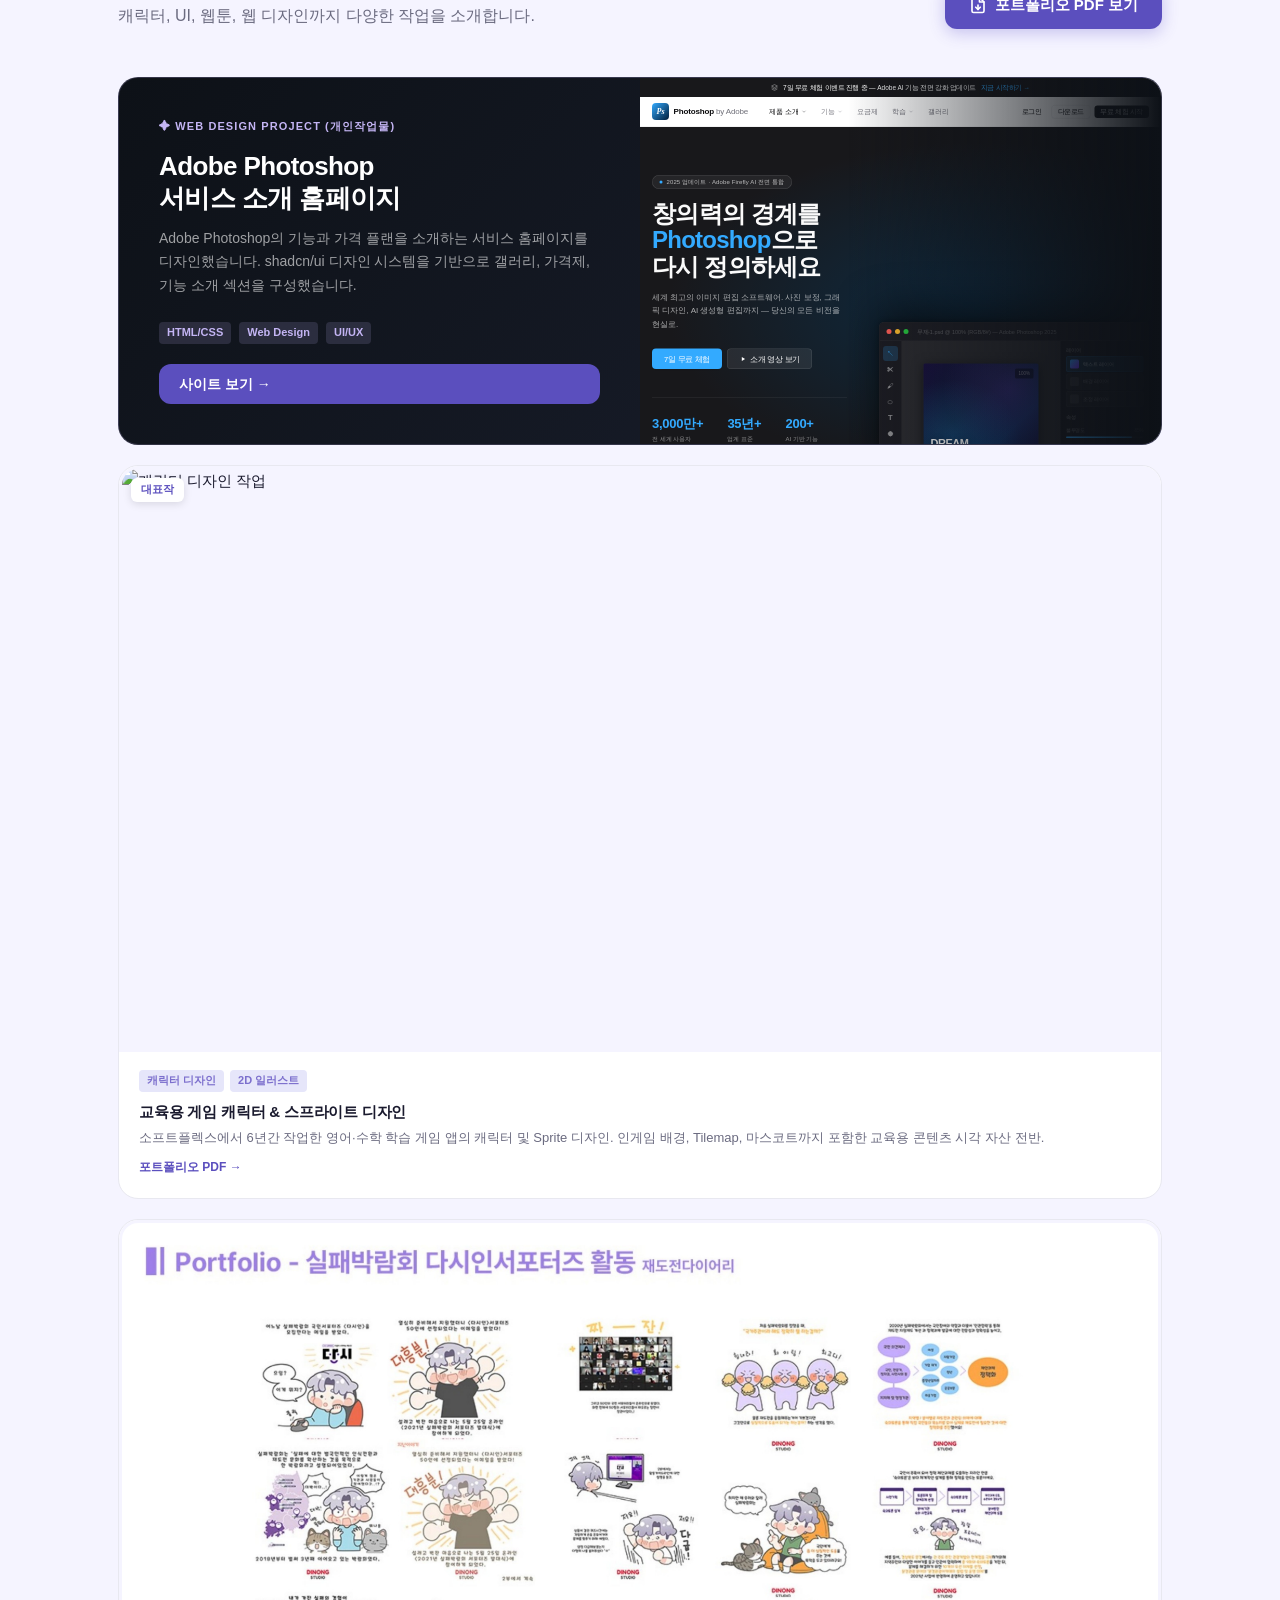
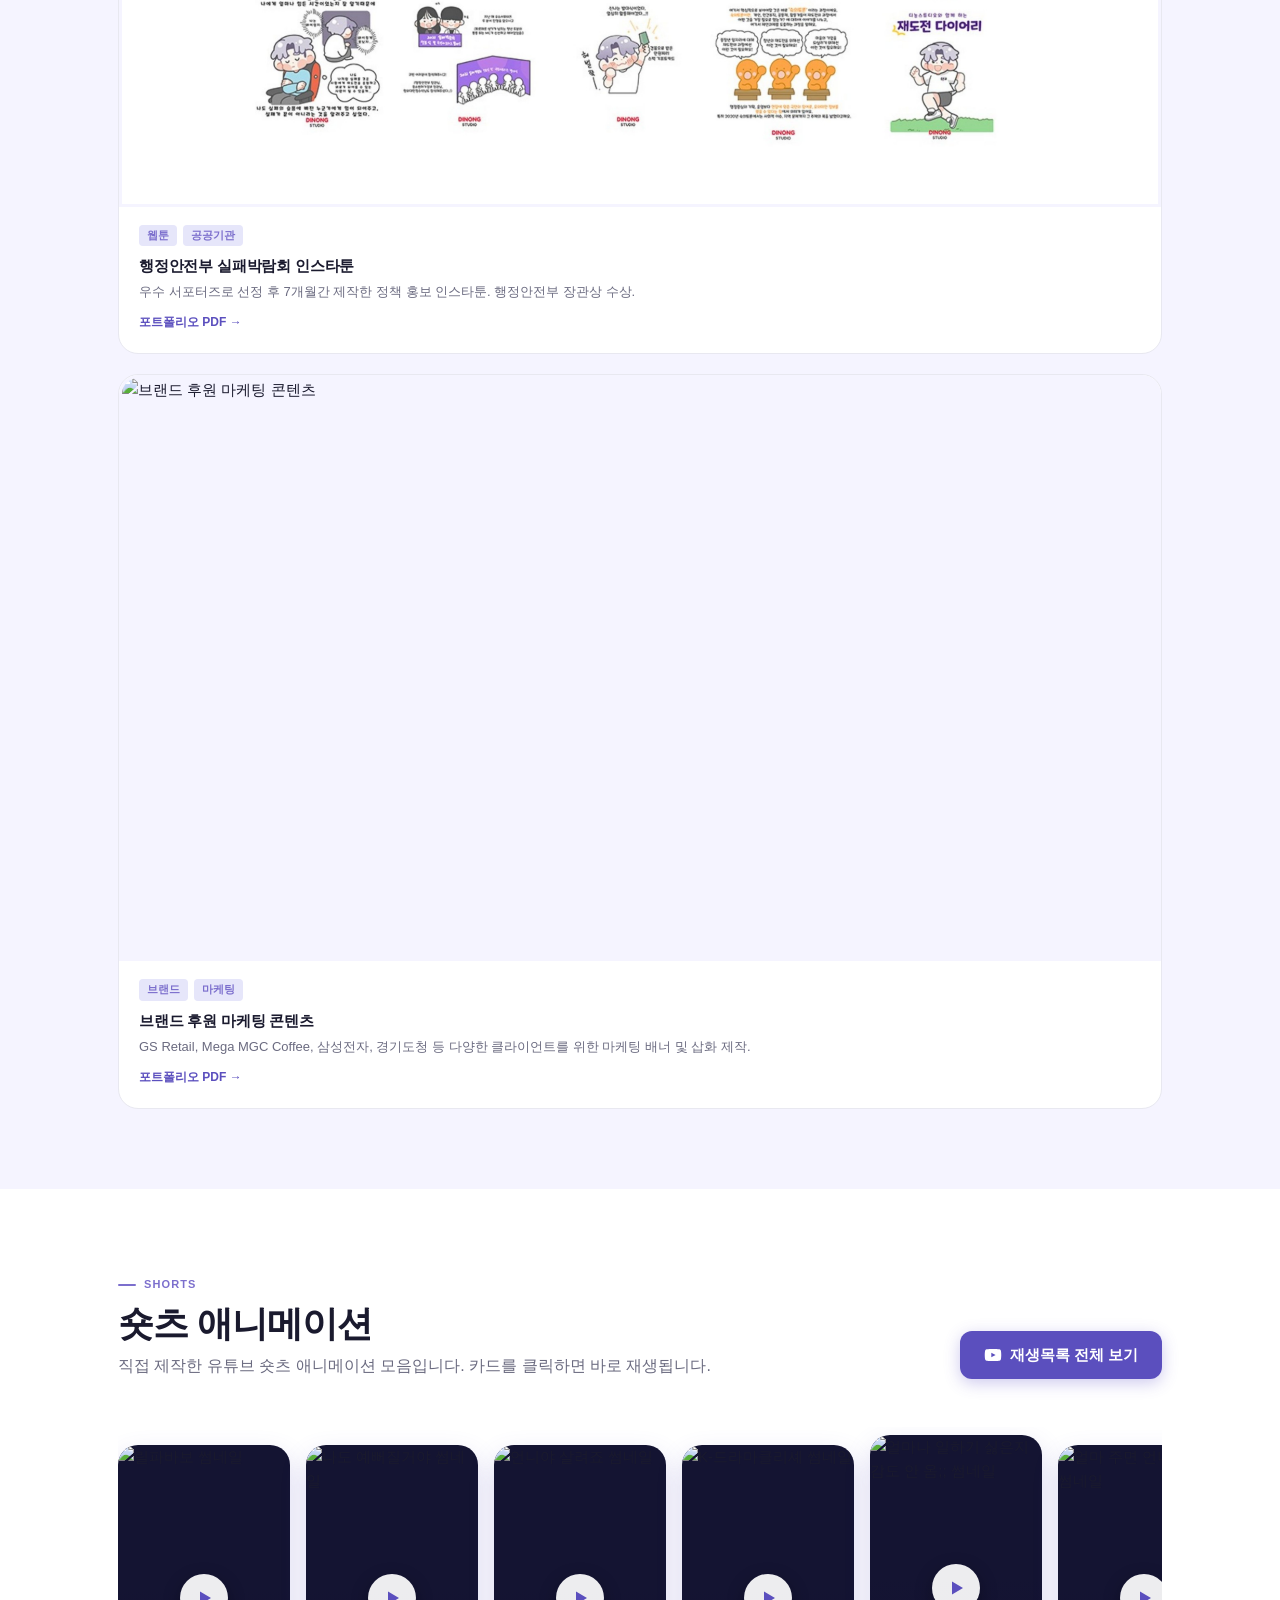
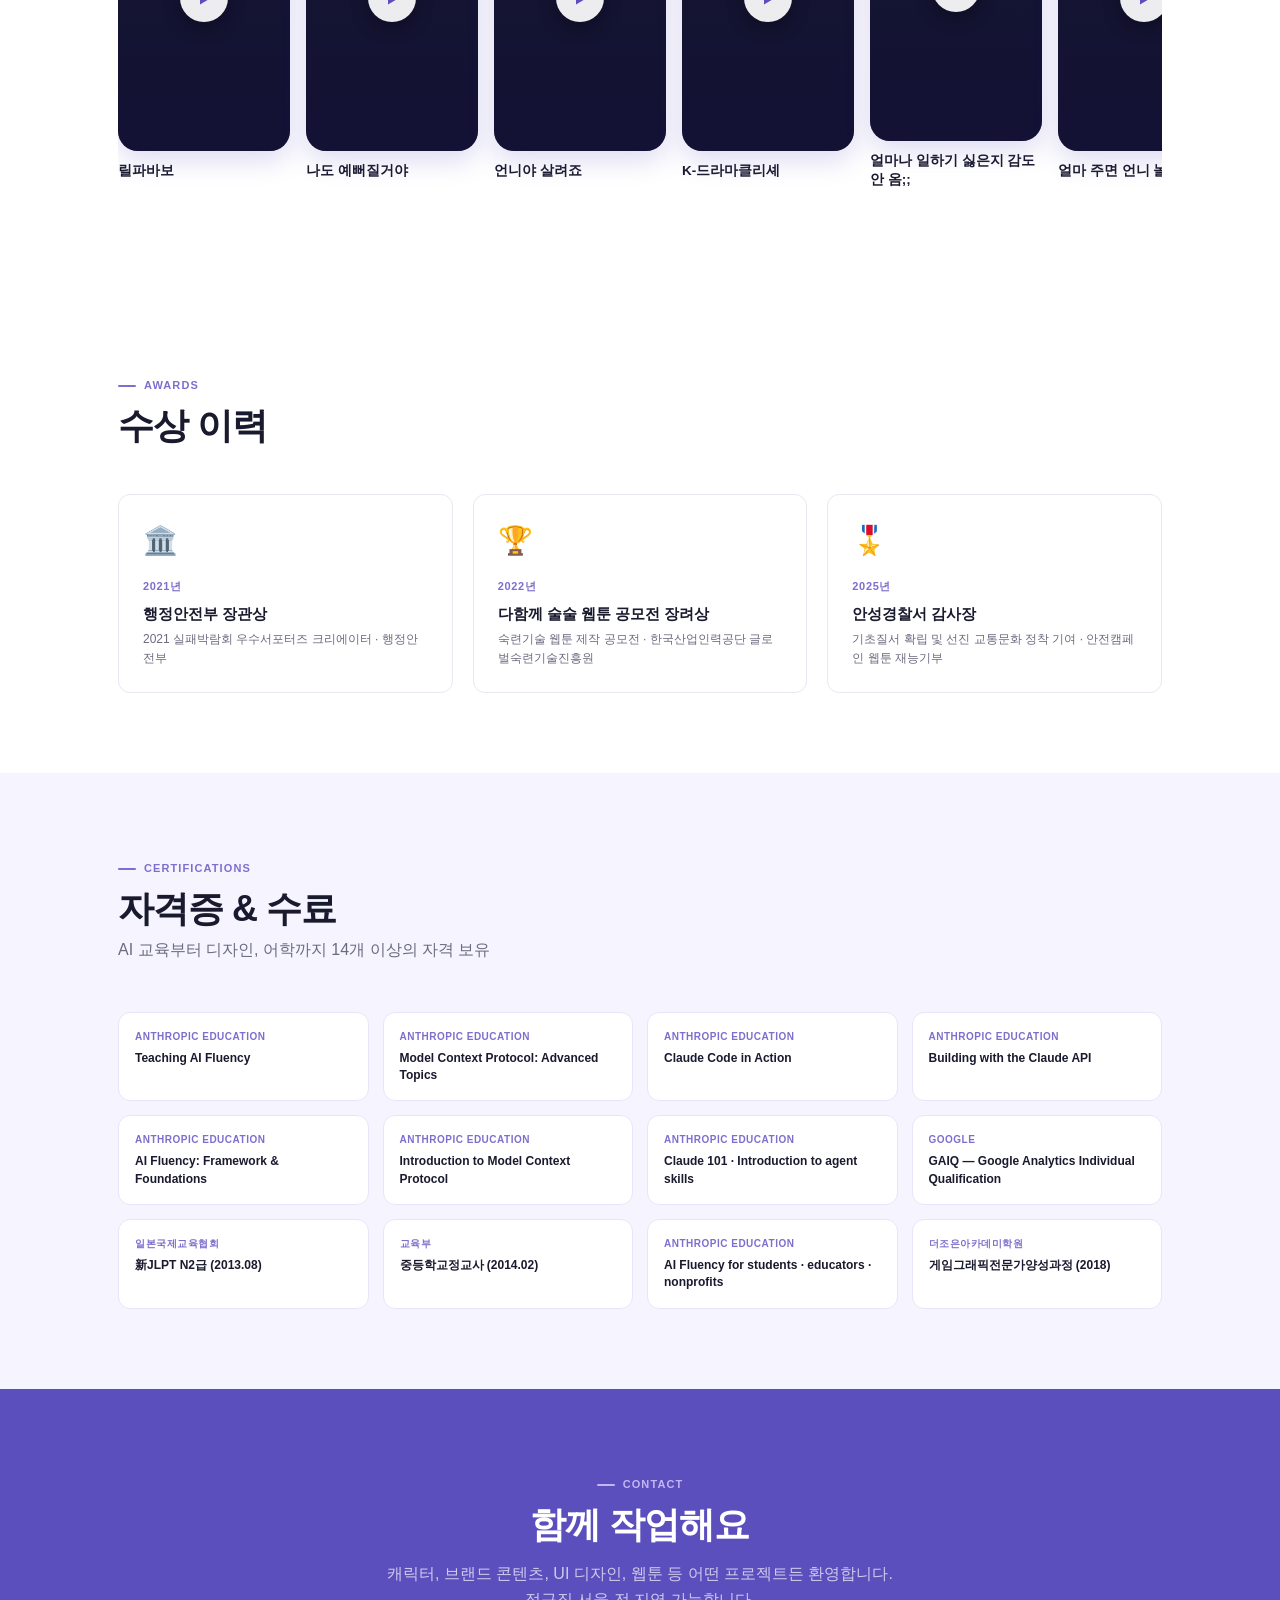
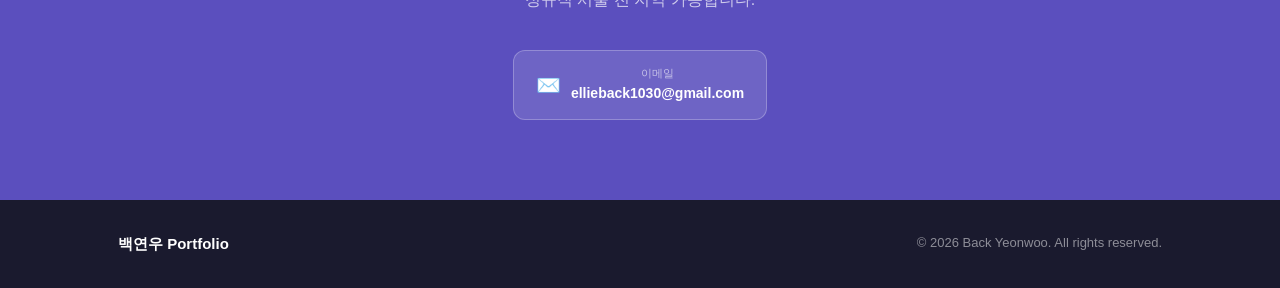
==== commit c1dd08bf: "총 실무 경력 표기를 6년 10개월로 변경" ====
--- a/index.html
+++ b/index.html
@@ -504,7 +504,7 @@
         </div>
         <div class="about-highlights fade-up" style="transition-delay:.1s">
           <div class="highlight-card">
-            <div class="highlight-num">6년 4개월</div>
+            <div class="highlight-num">6년 10개월</div>
             <div class="highlight-label">총 실무 경력 · 소프트플렉스, 조이스터디, 에덴파트너스코리아 등</div>
           </div>
           <div class="highlight-card">
@@ -580,7 +580,7 @@
       <div class="sec-header fade-up">
         <div class="sec-label">Career</div>
         <h2 class="sec-h2">경력 사항</h2>
-        <p class="sec-lead">총 6년 4개월 · 교육용 게임/앱 디자인 중심, 숏츠 애니메이션·브랜드 콘텐츠 및 팀 매니지먼트 경험 보유</p>
+        <p class="sec-lead">총 6년 10개월 · 교육용 게임/앱 디자인 중심, 숏츠 애니메이션·브랜드 콘텐츠 및 팀 매니지먼트 경험 보유</p>
       </div>
       <div class="timeline fade-up" style="transition-delay:.1s">
         <div class="tl-item">
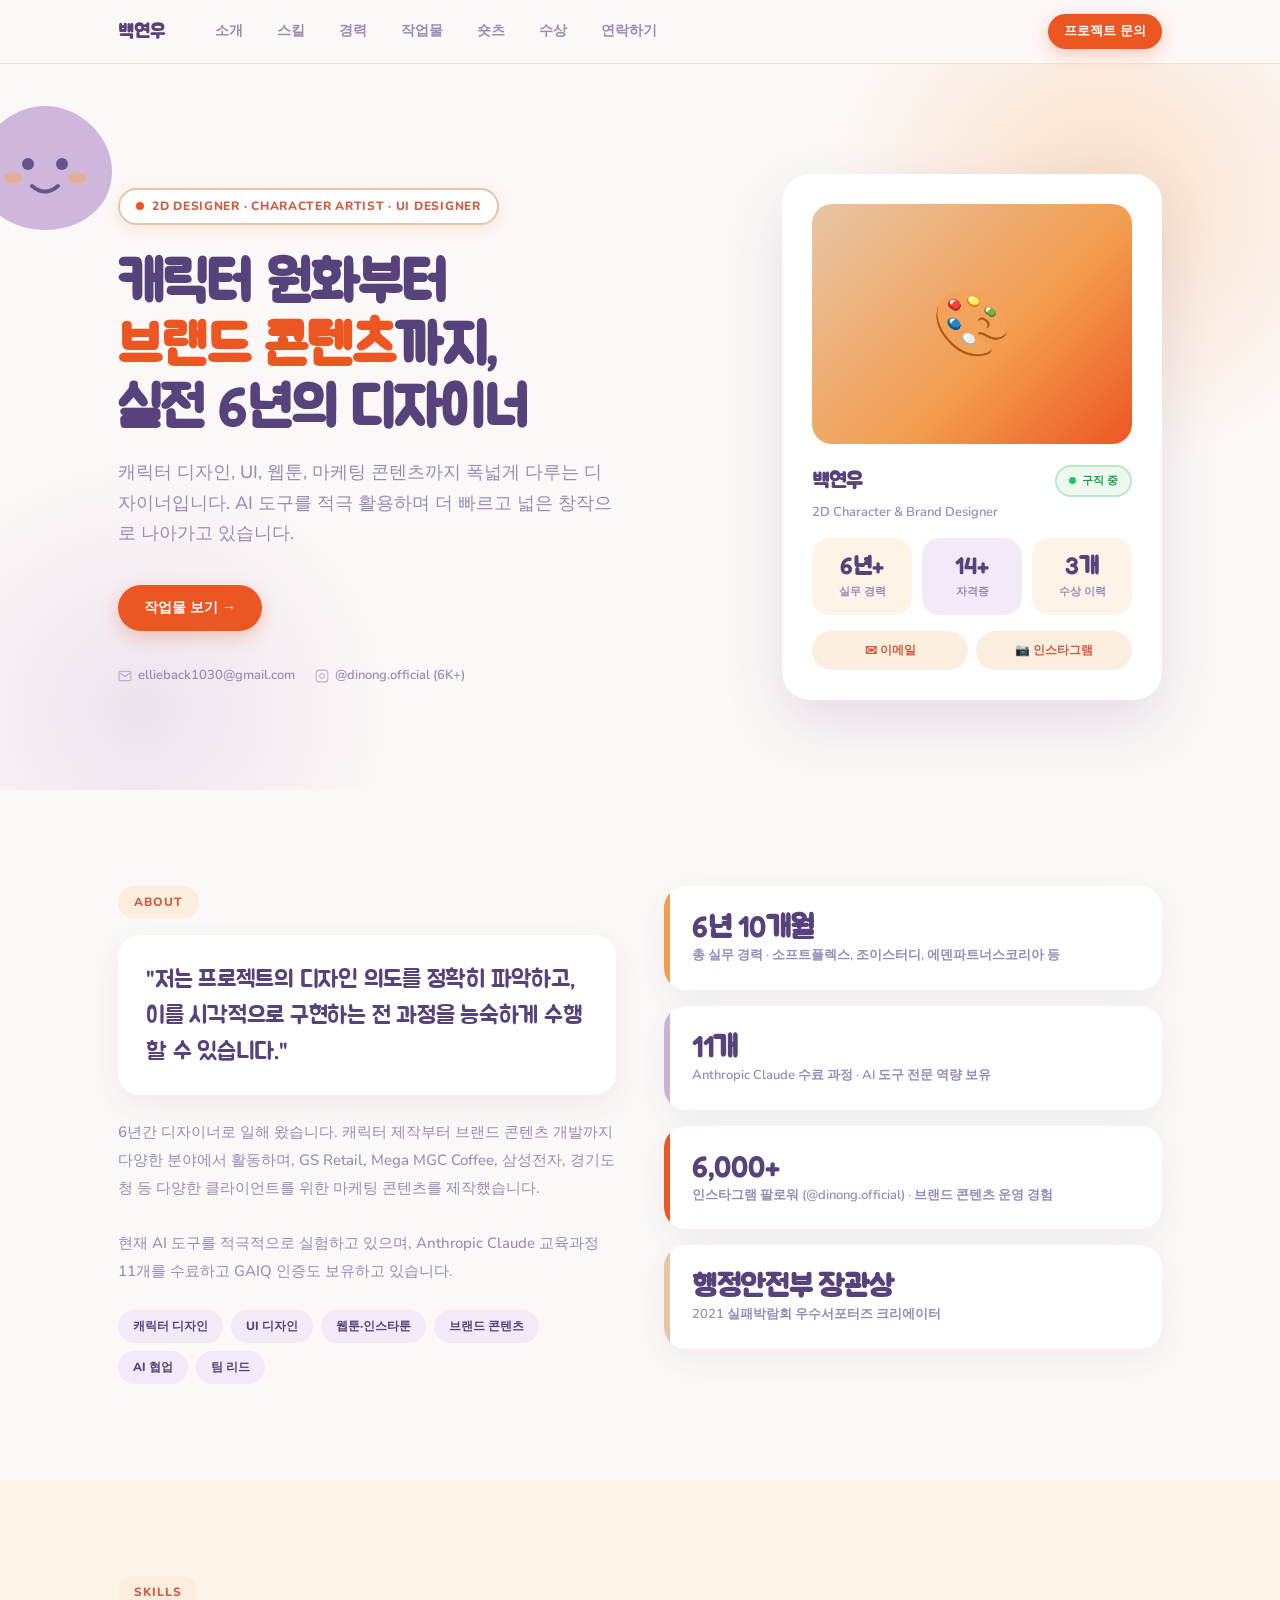
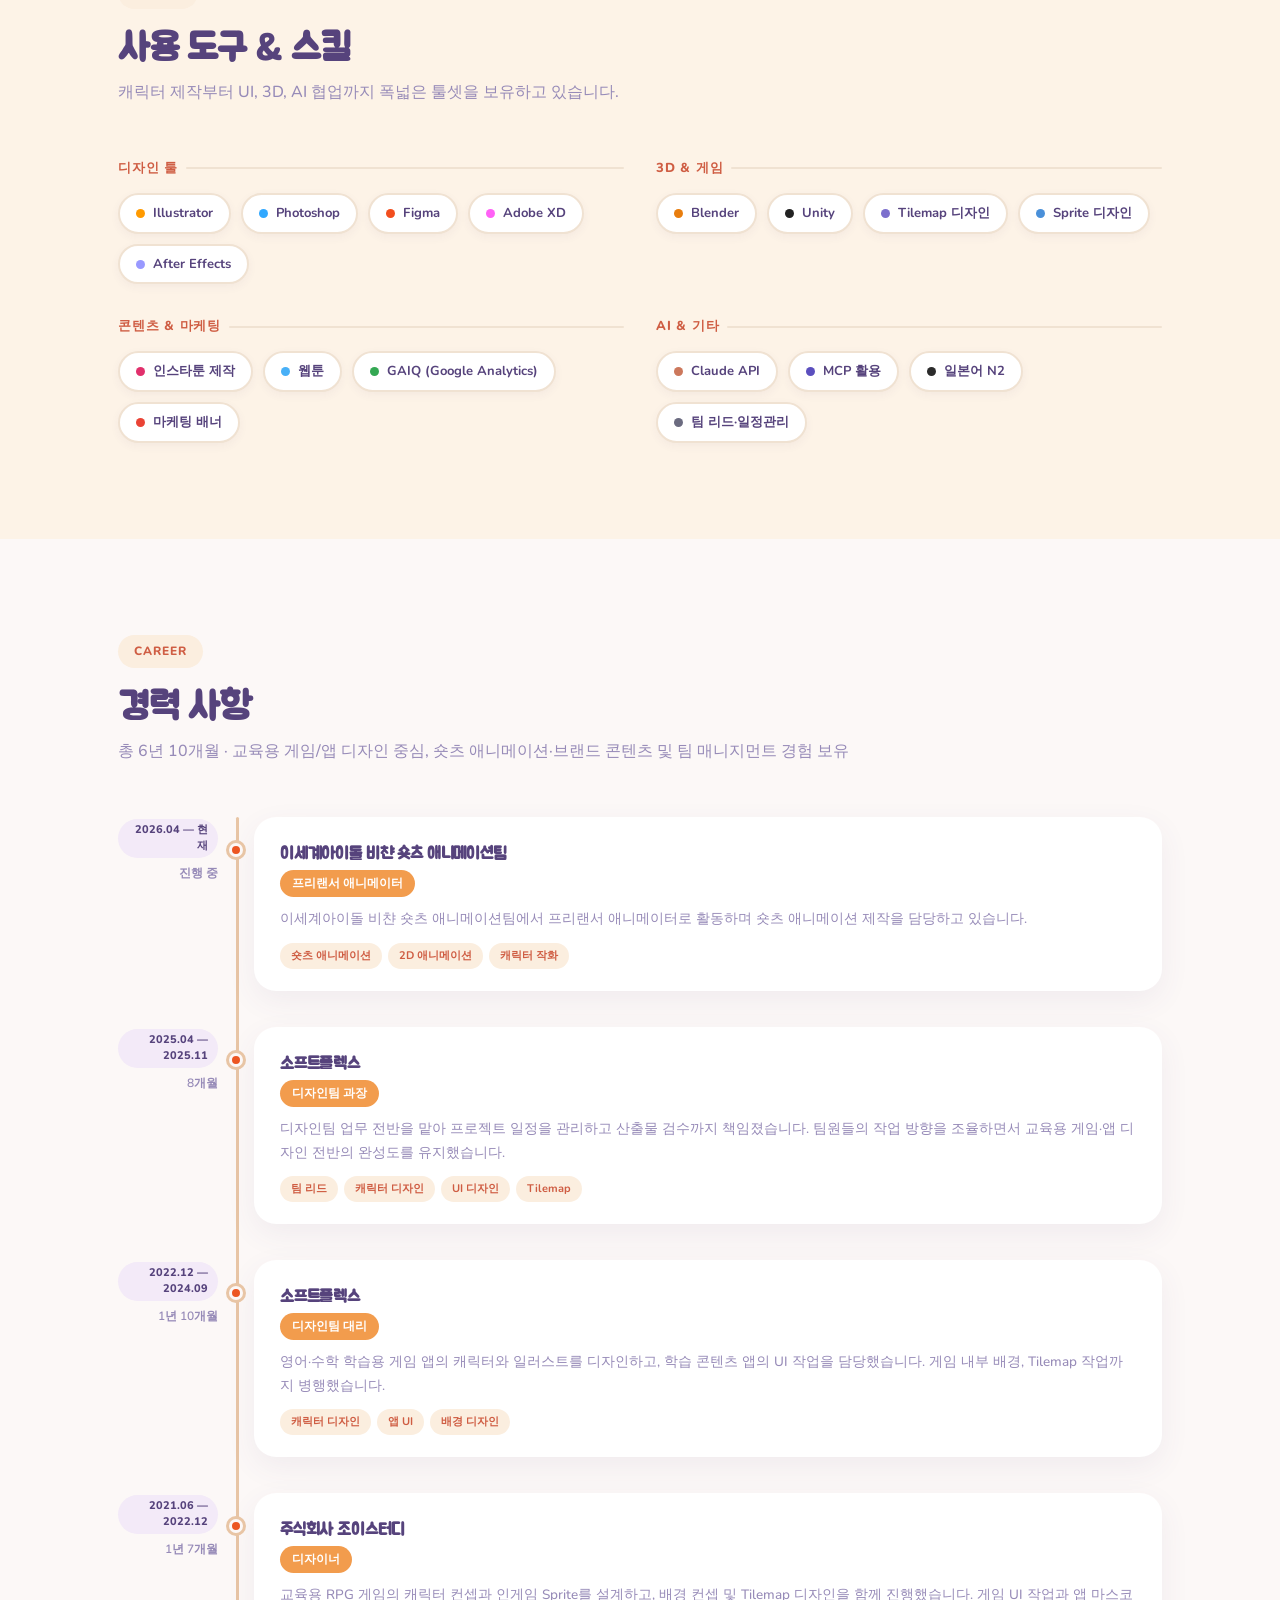
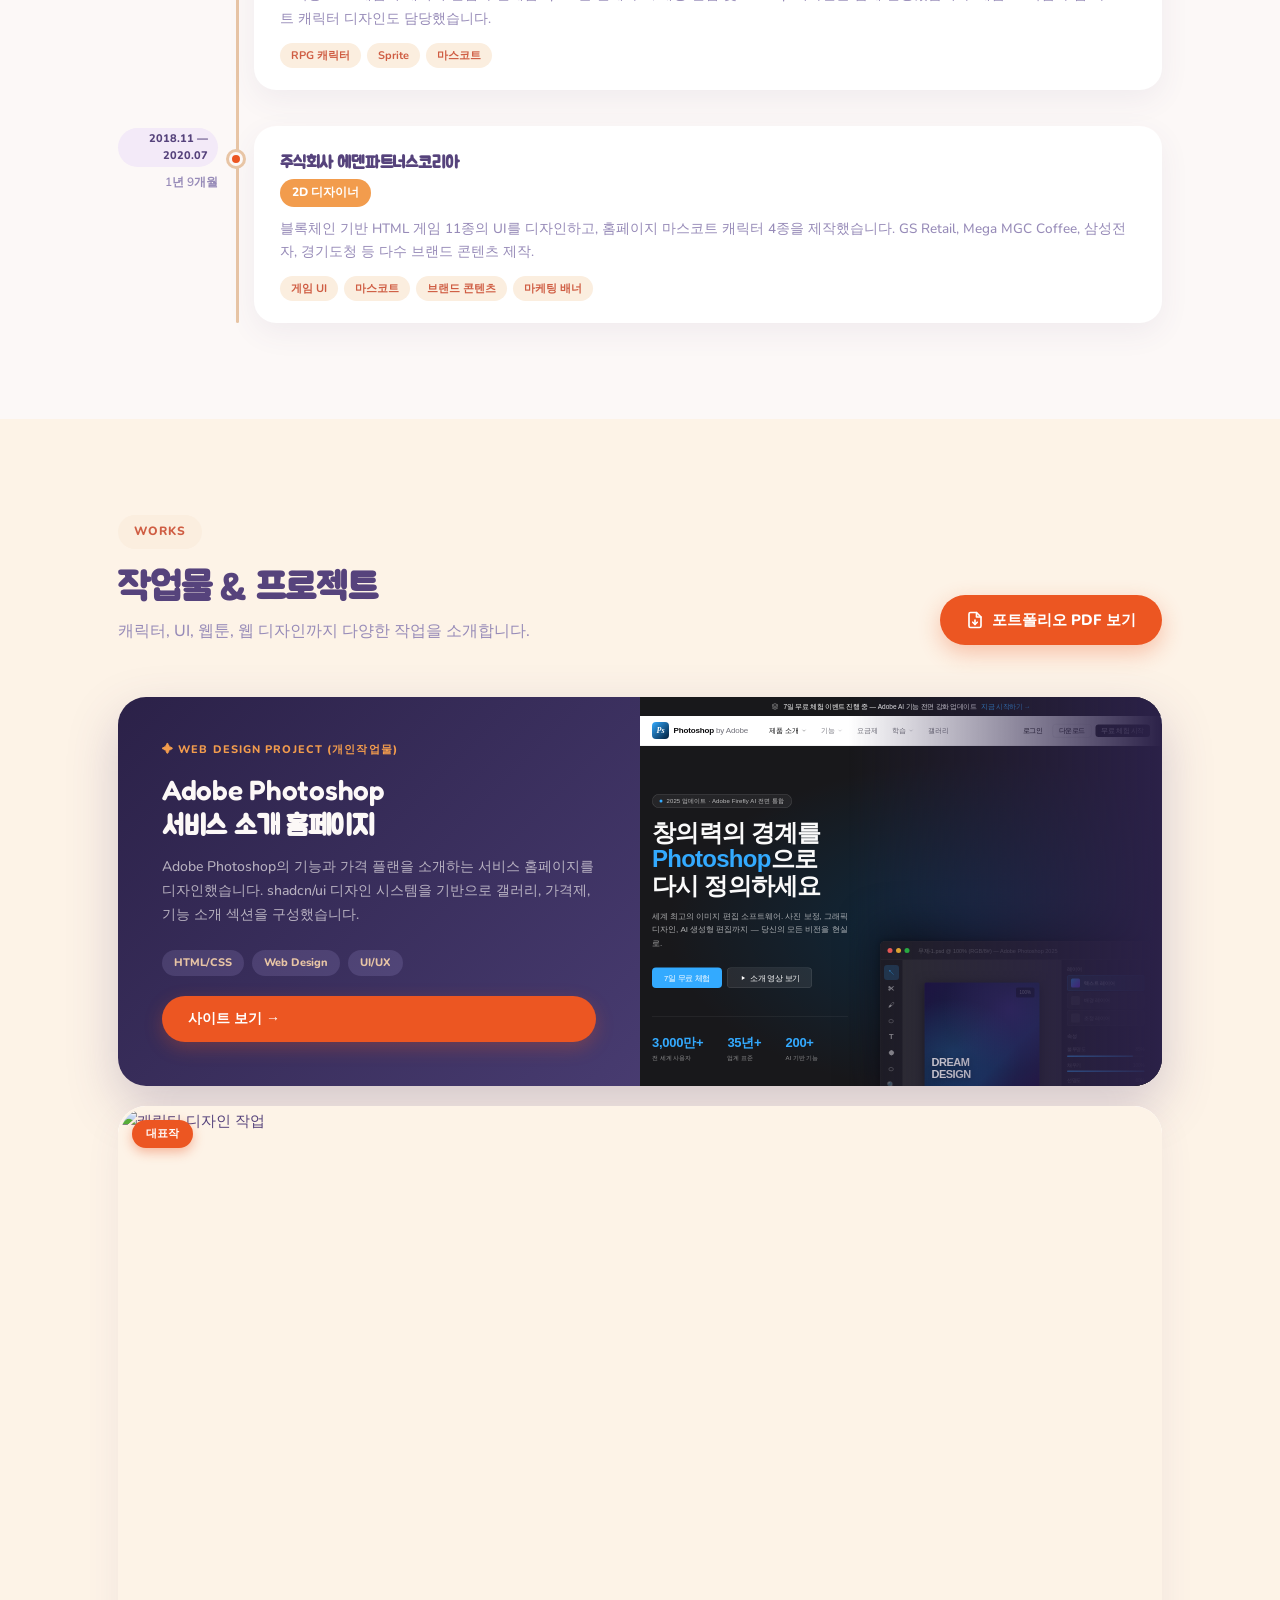
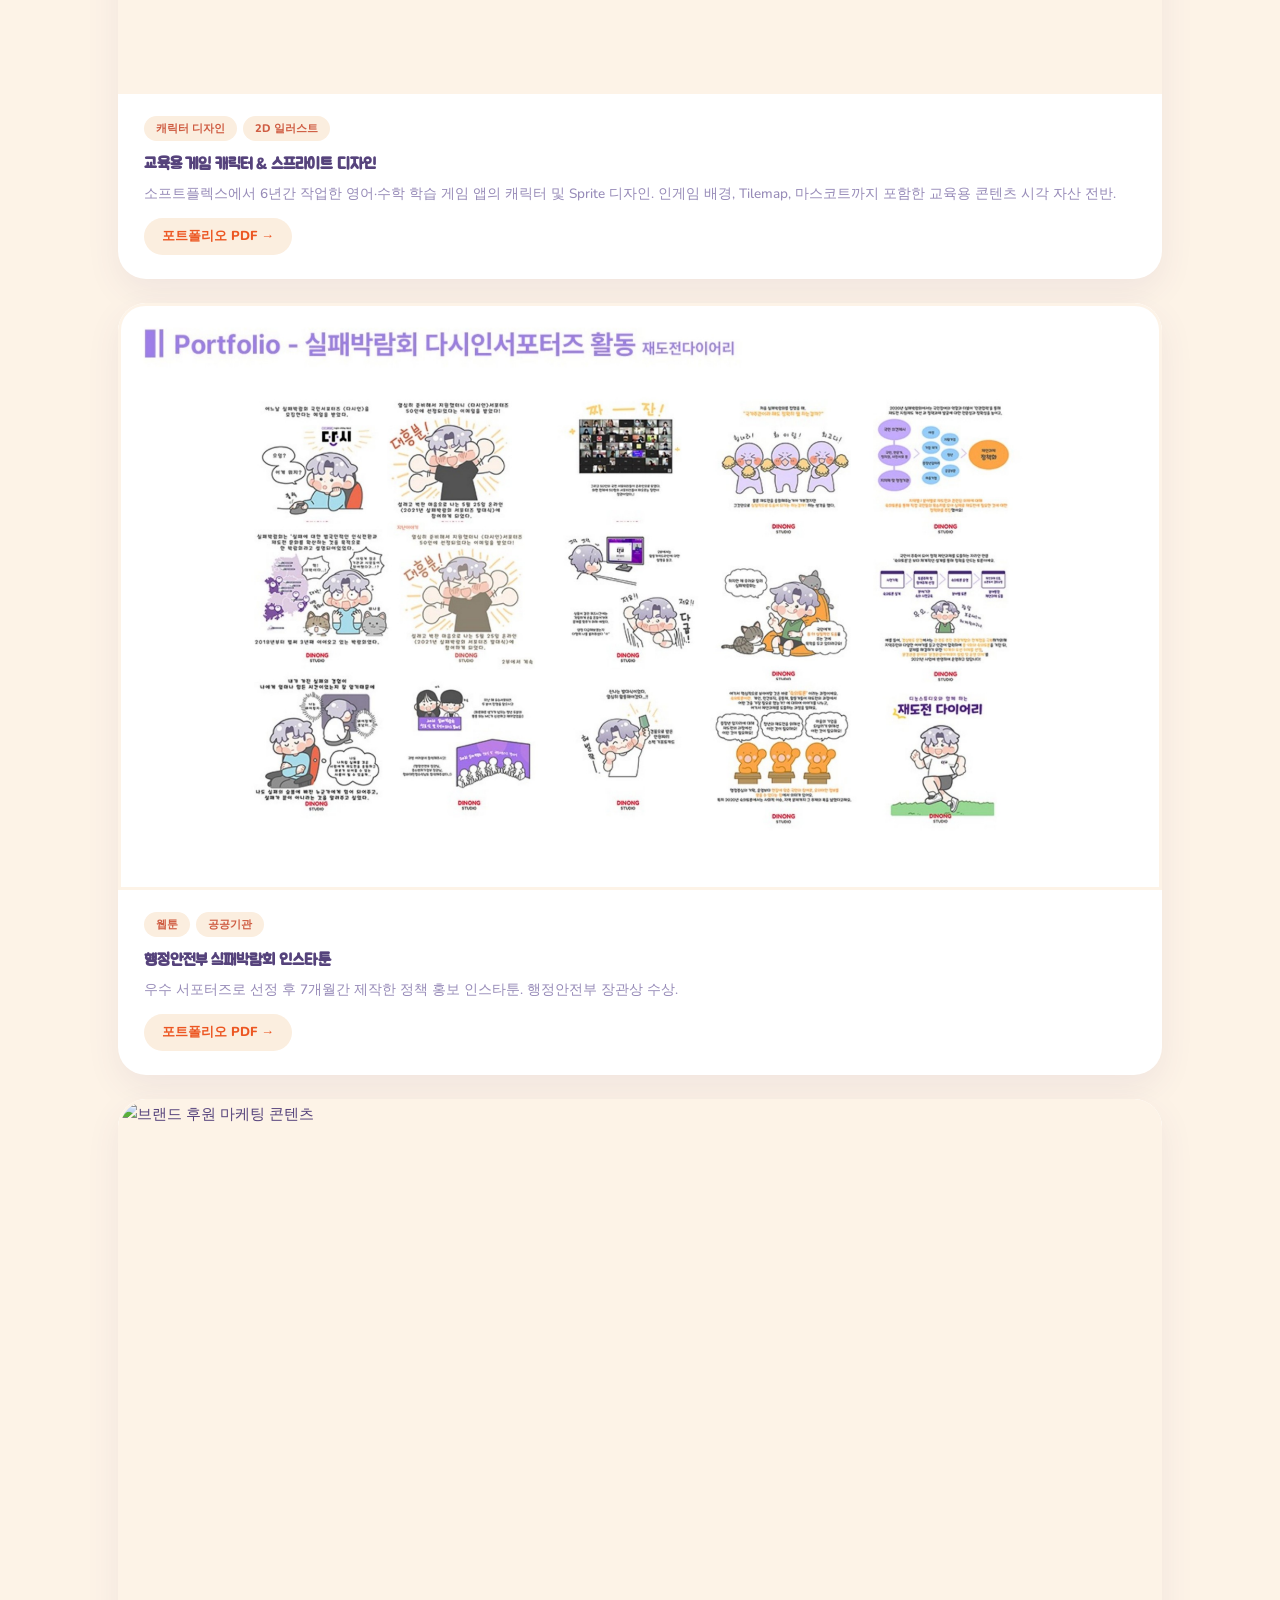
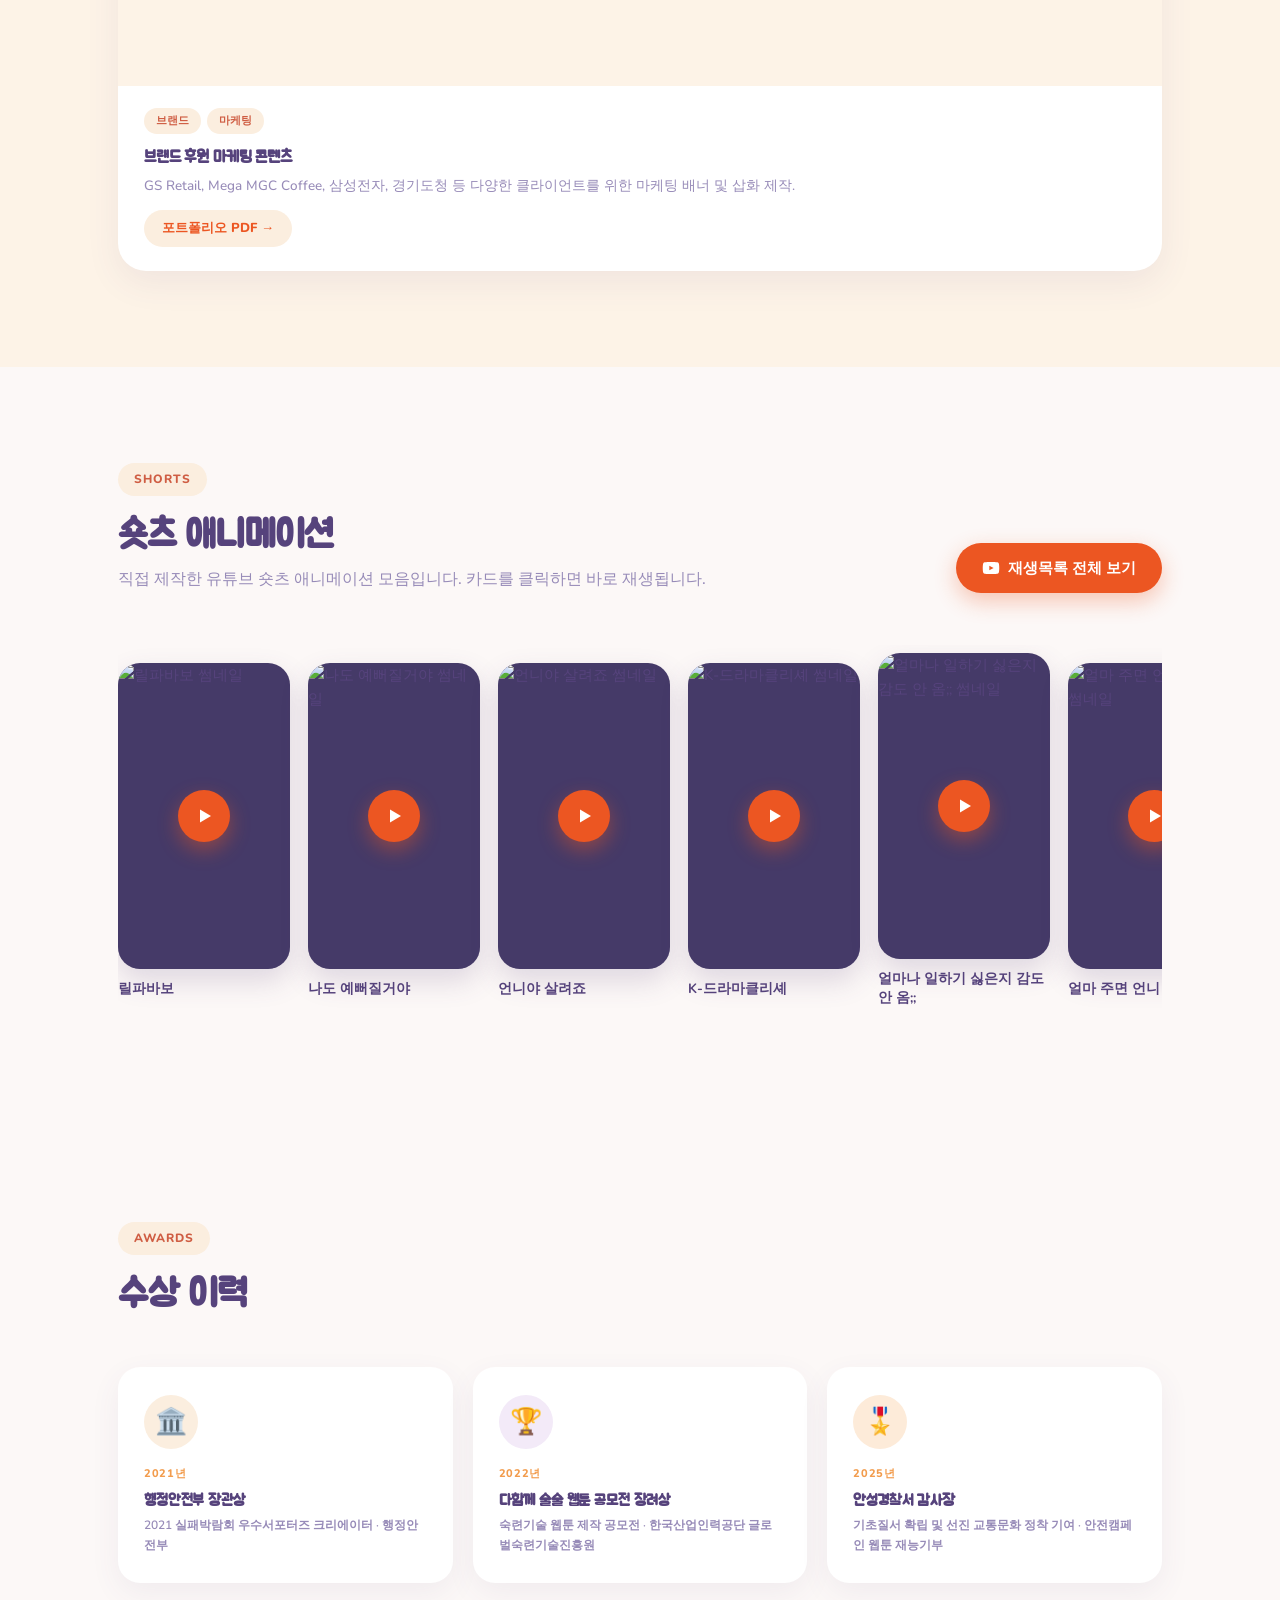
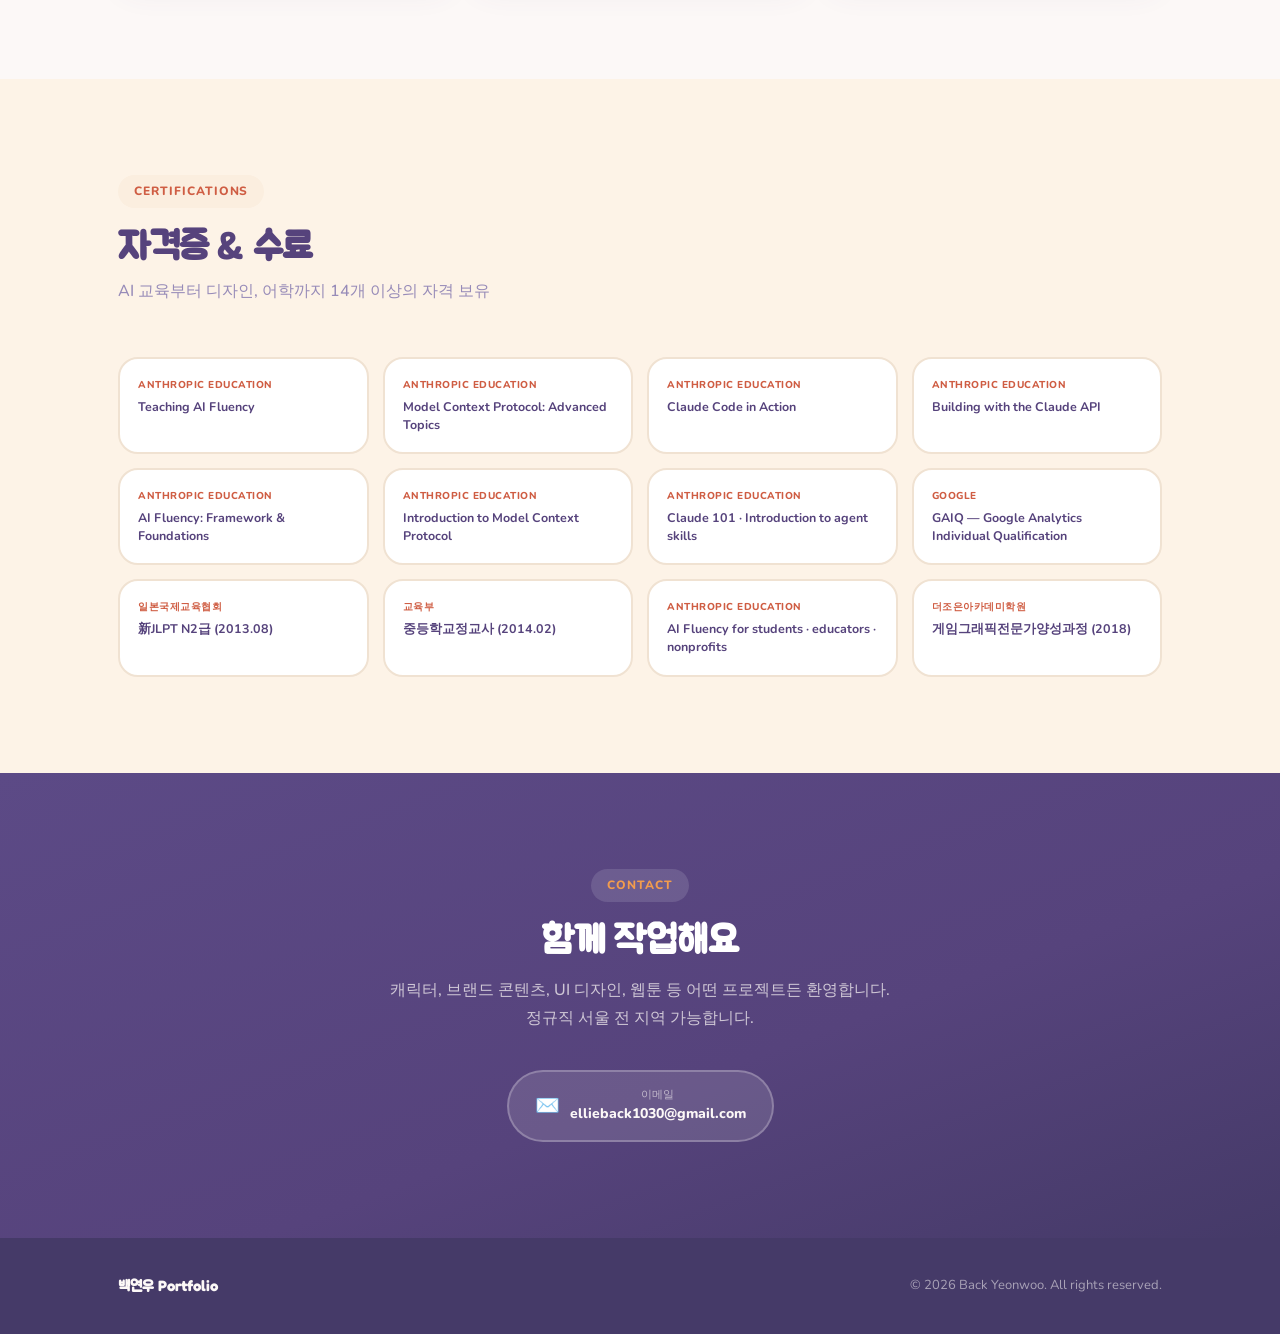
==== commit 11f5b3c9: "Dribbble 'Mental Health Mobile App' 레퍼런스 기반 리디자인 - 웜 크림(#FCF8F7) 배경 + 딥퍼플(#56437C) 텍스트 + 오렌지(#EC5622" ====
--- a/index.html
+++ b/index.html
@@ -4,87 +4,118 @@
   <meta charset="UTF-8" />
   <meta name="viewport" content="width=device-width, initial-scale=1.0" />
   <title>백연우 — Character & Brand Designer Portfolio</title>
+  <link rel="preconnect" href="https://fonts.googleapis.com" />
+  <link rel="preconnect" href="https://fonts.gstatic.com" crossorigin />
+  <link href="https://fonts.googleapis.com/css2?family=Fredoka:wght@500;600;700&family=Jua&family=Nunito:wght@400;500;600;700;800&display=swap" rel="stylesheet" />
   <link rel="stylesheet" href="style.css" />
-  <style>
+    <style>
     /* ════════════════════════
        HERO
     ════════════════════════ */
     .hero {
-      background: linear-gradient(135deg, var(--lavender-bg) 0%, var(--lavender) 50%, #d4c8f8 100%);
-      padding: 100px 0 80px;
+      background: var(--cream);
+      padding: 110px 0 90px;
       position: relative; overflow: hidden;
     }
     .hero::before {
       content: '';
-      position: absolute; top: -120px; right: -80px;
-      width: 500px; height: 500px;
-      background: radial-gradient(circle, rgba(124,111,205,0.18) 0%, transparent 70%);
+      position: absolute; top: -140px; right: -100px;
+      width: 560px; height: 560px;
+      background: radial-gradient(circle, rgba(242,156,77,0.28) 0%, transparent 68%);
+      pointer-events: none;
+    }
+    .hero::after {
+      content: '';
+      position: absolute; bottom: -180px; left: -120px;
+      width: 520px; height: 520px;
+      background: radial-gradient(circle, rgba(202,177,217,0.30) 0%, transparent 68%);
       pointer-events: none;
     }
     .hero-inner {
       display: grid; grid-template-columns: 1fr 380px;
       align-items: center; gap: 60px;
+      position: relative; z-index: 1;
     }
     .hero-tag {
       display: inline-flex; align-items: center; gap: 8px;
-      background: var(--white); border: 1px solid var(--lavender-mid);
-      border-radius: 9999px; padding: 5px 14px;
-      font-size: 12px; font-weight: 600; color: var(--lavender-dark);
+      background: var(--card); border: 2px solid var(--peach);
+      border-radius: var(--radius-full); padding: 7px 16px;
+      font-size: 12px; font-weight: 800; color: var(--terracotta);
       text-transform: uppercase; letter-spacing: .06em;
-      margin-bottom: 22px;
+      margin-bottom: 24px;
+      box-shadow: 0 4px 14px rgba(232,197,165,.35);
     }
     .hero-tag-dot {
-      width: 7px; height: 7px; border-radius: 50%;
-      background: var(--lavender-deep); flex-shrink: 0;
+      width: 8px; height: 8px; border-radius: 50%;
+      background: var(--primary); flex-shrink: 0;
     }
     .hero h1 {
-      font-size: 54px; font-weight: 800; letter-spacing: -2px;
-      line-height: 1.08; margin-bottom: 18px; color: var(--fg);
+      font-family: var(--font-display);
+      font-size: 56px; font-weight: 600; letter-spacing: -0.01em;
+      line-height: 1.12; margin-bottom: 20px; color: var(--ink);
     }
     .hero h1 em {
-      font-style: normal; color: var(--lavender-deep);
+      font-style: normal; color: var(--primary);
     }
     .hero-sub {
-      font-size: 18px; color: var(--fg-muted); line-height: 1.65;
-      max-width: 500px; margin-bottom: 34px;
-    }
-    .hero-actions { display: flex; gap: 10px; flex-wrap: wrap; margin-bottom: 32px; }
+      font-size: 18px; color: var(--muted); line-height: 1.7;
+      max-width: 500px; margin-bottom: 36px; font-weight: 500;
+    }
+    .hero-actions { display: flex; gap: 12px; flex-wrap: wrap; margin-bottom: 34px; }
     .hero-meta {
       display: flex; align-items: center; gap: 20px; flex-wrap: wrap;
     }
     .hero-meta-item {
       display: flex; align-items: center; gap: 6px;
-      font-size: 13px; color: var(--fg-muted);
+      font-size: 13px; color: var(--muted); font-weight: 600;
     }
     .hero-meta-item svg { opacity: 0.6; }
+
+    /* Blob buddy */
+    .hero-blob {
+      position: absolute;
+      width: 150px; height: 140px;
+      left: -30px; top: 34px;
+      z-index: 0;
+      opacity: .9;
+      animation: blob-float 7s ease-in-out infinite;
+    }
+    @keyframes blob-float {
+      0%, 100% { transform: translateY(0) rotate(-4deg); }
+      50% { transform: translateY(-12px) rotate(4deg); }
+    }
 
     /* Profile Card */
     .hero-card {
-      background: var(--white);
+      background: var(--card);
       border-radius: var(--radius-lg);
-      padding: 28px;
-      box-shadow: 0 20px 60px rgba(91,79,190,0.12), 0 4px 16px rgba(0,0,0,0.06);
-      border: 1px solid rgba(196,181,244,0.4);
-    }
+      padding: 30px;
+      box-shadow: 0 24px 60px rgba(86,67,124,0.14);
+      border: none;
+      transform: rotate(-1.5deg);
+      transition: transform .3s ease;
+      position: relative; z-index: 1;
+    }
+    .hero-card:hover { transform: rotate(0deg); }
     .hero-photo {
       width: 100%; aspect-ratio: 4/3;
-      border-radius: 12px; overflow: hidden;
-      background: linear-gradient(135deg, var(--lavender) 0%, var(--lavender-mid) 100%);
+      border-radius: 20px; overflow: hidden;
+      background: linear-gradient(135deg, var(--peach) 0%, var(--tangerine) 60%, var(--primary) 100%);
       margin-bottom: 20px;
       display: flex; align-items: center; justify-content: center;
-      font-size: 64px; color: var(--lavender-dark);
+      font-size: 64px; color: #fff;
     }
     .hero-photo img { width: 100%; height: 100%; object-fit: cover; }
     .hero-name-row {
       display: flex; align-items: center; justify-content: space-between;
       margin-bottom: 4px;
     }
-    .hero-name { font-size: 20px; font-weight: 700; letter-spacing: -0.4px; }
+    .hero-name { font-size: 21px; font-weight: 600; letter-spacing: -0.01em; font-family: var(--font-display); }
     .avail-badge {
       display: flex; align-items: center; gap: 6px;
-      background: #f0fdf4; border: 1px solid #86efac;
-      border-radius: 9999px; padding: 4px 10px;
-      font-size: 11px; font-weight: 600; color: #16a34a;
+      background: #EDF9F0; border: 2px solid #B9E8C6;
+      border-radius: var(--radius-full); padding: 5px 12px;
+      font-size: 11px; font-weight: 800; color: #1E9E4B;
     }
     .avail-dot {
       width: 7px; height: 7px; border-radius: 50%;
@@ -95,29 +126,30 @@
       0%,100% { box-shadow: 0 0 0 2px rgba(34,197,94,0.2); }
       50% { box-shadow: 0 0 0 5px rgba(34,197,94,0.05); }
     }
-    .hero-role { font-size: 13px; color: var(--fg-muted); margin-bottom: 16px; }
+    .hero-role { font-size: 13px; color: var(--muted); margin-bottom: 16px; font-weight: 600; }
     .hero-stats {
       display: grid; grid-template-columns: repeat(3, 1fr);
       gap: 10px; margin-bottom: 16px;
     }
     .hero-stat {
-      background: var(--lavender-bg);
-      border: 1px solid var(--lavender);
-      border-radius: 10px; padding: 12px 8px; text-align: center;
-    }
+      background: var(--peach-deep);
+      border-radius: 18px; padding: 14px 8px; text-align: center;
+    }
+    .hero-stat:nth-child(2) { background: var(--lilac-bg); }
     .hero-stat-val {
-      font-size: 22px; font-weight: 800; letter-spacing: -1px;
-      color: var(--lavender-deep); line-height: 1.2;
-    }
-    .hero-stat-label { font-size: 11px; color: var(--fg-muted); margin-top: 2px; }
+      font-family: var(--font-display);
+      font-size: 24px; font-weight: 600; letter-spacing: -0.01em;
+      color: var(--ink); line-height: 1.2;
+    }
+    .hero-stat-label { font-size: 11px; color: var(--muted); margin-top: 2px; font-weight: 700; }
     .hero-card-links { display: flex; gap: 8px; }
     .hero-link-btn {
       flex: 1; display: flex; align-items: center; justify-content: center; gap: 5px;
-      background: var(--lavender-bg); border: 1px solid var(--lavender-mid);
-      border-radius: 8px; padding: 8px; font-size: 12px; font-weight: 600;
-      color: var(--lavender-deep); transition: all .15s;
-    }
-    .hero-link-btn:hover { background: var(--lavender); }
+      background: var(--peach-bg); border: none;
+      border-radius: var(--radius-full); padding: 10px; font-size: 12px; font-weight: 800;
+      color: var(--terracotta); transition: all .15s;
+    }
+    .hero-link-btn:hover { background: var(--peach); color: var(--ink); }
 
     /* ════════════════════════
        ABOUT / INTRO
@@ -126,36 +158,51 @@
       display: grid; grid-template-columns: 1fr 1fr; gap: 48px; align-items: start;
     }
     .about-quote {
-      font-size: 22px; font-weight: 700; line-height: 1.5;
-      letter-spacing: -0.5px; color: var(--fg);
-      border-left: 4px solid var(--lavender-dark);
-      padding-left: 20px; margin-bottom: 24px;
-    }
-    .about-text { font-size: 15px; color: var(--fg-muted); line-height: 1.8; }
+      font-family: var(--font-display);
+      font-size: 24px; font-weight: 500; line-height: 1.5;
+      letter-spacing: -0.01em; color: var(--ink);
+      background: var(--card);
+      border-radius: 22px;
+      padding: 26px 28px; margin-bottom: 24px;
+      box-shadow: 0 10px 30px rgba(86,67,124,.08);
+    }
+    .about-quote em { font-style: normal; color: var(--primary); }
+    .about-text { font-size: 15px; color: var(--muted); line-height: 1.85; font-weight: 500; }
     .about-tags { display: flex; flex-wrap: wrap; gap: 8px; margin-top: 24px; }
     .tag {
       display: inline-flex; align-items: center; gap: 5px;
-      background: var(--lavender); border: 1px solid var(--lavender-mid);
-      border-radius: 9999px; padding: 4px 12px;
-      font-size: 12px; font-weight: 600; color: var(--lavender-deep);
-    }
+      background: var(--lilac-bg); border: none;
+      border-radius: var(--radius-full); padding: 7px 15px;
+      font-size: 12px; font-weight: 800; color: var(--ink);
+      transition: all .15s;
+    }
+    .tag:hover { background: var(--lilac); color: #fff; }
     .about-highlights { display: flex; flex-direction: column; gap: 16px; }
     .highlight-card {
-      background: var(--white); border: 1px solid var(--border);
-      border-radius: var(--radius); padding: 20px 24px;
-      border-left: 4px solid var(--lavender-mid);
-      transition: border-left-color .2s, box-shadow .2s;
-    }
+      background: var(--card); border: none;
+      border-radius: 22px; padding: 24px 28px;
+      box-shadow: 0 10px 30px rgba(86,67,124,.07);
+      transition: transform .2s, box-shadow .2s;
+      position: relative; overflow: hidden;
+    }
+    .highlight-card::before {
+      content: ''; position: absolute; left: 0; top: 0; bottom: 0;
+      width: 6px; background: var(--tangerine); border-radius: 6px;
+    }
+    .highlight-card:nth-child(2)::before { background: var(--lilac); }
+    .highlight-card:nth-child(3)::before { background: var(--primary); }
+    .highlight-card:nth-child(4)::before { background: var(--peach); }
     .highlight-card:hover {
-      border-left-color: var(--lavender-deep);
-      box-shadow: 0 4px 20px rgba(91,79,190,0.08);
+      transform: translateY(-3px);
+      box-shadow: 0 16px 40px rgba(86,67,124,.12);
     }
     .highlight-num {
-      font-size: 28px; font-weight: 800; color: var(--lavender-deep);
-      letter-spacing: -1px; line-height: 1.1;
+      font-family: var(--font-display);
+      font-size: 30px; font-weight: 600; color: var(--ink);
+      letter-spacing: -0.01em; line-height: 1.1;
     }
     .highlight-label {
-      font-size: 13px; color: var(--fg-muted); margin-top: 2px;
+      font-size: 13px; color: var(--muted); margin-top: 2px; font-weight: 600;
     }
 
     /* ════════════════════════
@@ -165,23 +212,24 @@
       display: grid; grid-template-columns: repeat(2, 1fr); gap: 32px;
     }
     .skills-group-title {
-      font-size: 13px; font-weight: 700; color: var(--lavender-dark);
+      font-size: 13px; font-weight: 800; color: var(--terracotta);
       text-transform: uppercase; letter-spacing: .06em;
       margin-bottom: 14px; display: flex; align-items: center; gap: 8px;
     }
     .skills-group-title::after {
-      content: ''; flex: 1; height: 1px; background: var(--border);
-    }
-    .skill-chips { display: flex; flex-wrap: wrap; gap: 8px; }
+      content: ''; flex: 1; height: 2px; background: var(--border); border-radius: 2px;
+    }
+    .skill-chips { display: flex; flex-wrap: wrap; gap: 10px; }
     .skill-chip {
-      display: inline-flex; align-items: center; gap: 7px;
-      background: var(--white); border: 1.5px solid var(--lavender-mid);
-      border-radius: 9999px; padding: 6px 14px;
-      font-size: 13px; font-weight: 600; color: var(--fg);
+      display: inline-flex; align-items: center; gap: 8px;
+      background: var(--card); border: 2px solid var(--border);
+      border-radius: var(--radius-full); padding: 8px 16px;
+      font-size: 13px; font-weight: 700; color: var(--ink);
       transition: all .15s;
-    }
-    .skill-chip:hover { background: var(--lavender); border-color: var(--lavender-dark); }
-    .skill-dot { width: 8px; height: 8px; border-radius: 50%; }
+      box-shadow: 0 3px 10px rgba(86,67,124,.05);
+    }
+    .skill-chip:hover { border-color: var(--tangerine); transform: translateY(-2px); }
+    .skill-dot { width: 9px; height: 9px; border-radius: 50%; }
 
     /* ════════════════════════
        CAREER TIMELINE
@@ -190,7 +238,7 @@
     .timeline::before {
       content: '';
       position: absolute; left: 118px; top: 0; bottom: 0;
-      width: 2px; background: var(--lavender-mid);
+      width: 3px; background: var(--peach); border-radius: 3px;
     }
     .tl-item {
       display: grid; grid-template-columns: 100px 1fr;
@@ -198,54 +246,66 @@
     }
     .tl-item:last-child { padding-bottom: 0; }
     .tl-date {
-      text-align: right; font-size: 12px; color: var(--fg-muted);
-      line-height: 1.5; padding-top: 2px;
-    }
-    .tl-date strong { display: block; font-size: 11px; color: var(--lavender-dark); margin-bottom: 2px; }
-    .tl-body { position: relative; }
+      text-align: right; font-size: 12px; color: var(--muted);
+      line-height: 1.5; padding-top: 2px; font-weight: 600;
+    }
+    .tl-date strong {
+      display: inline-block; font-size: 11px; color: var(--ink);
+      background: var(--lilac-bg); border-radius: var(--radius-full);
+      padding: 3px 10px; margin-bottom: 6px; font-weight: 800;
+    }
+    .tl-body {
+      position: relative;
+      background: var(--card);
+      border-radius: 22px;
+      padding: 22px 26px;
+      box-shadow: 0 10px 30px rgba(86,67,124,.07);
+    }
     .tl-body::before {
       content: '';
-      position: absolute; left: -24px; top: 6px;
-      width: 10px; height: 10px; border-radius: 50%;
-      background: var(--lavender-deep);
-      border: 2px solid var(--white);
-      box-shadow: 0 0 0 2px var(--lavender-mid);
+      position: absolute; left: -25px; top: 26px;
+      width: 14px; height: 14px; border-radius: 50%;
+      background: var(--primary);
+      border: 3px solid var(--cream);
+      box-shadow: 0 0 0 3px var(--peach);
     }
     .tl-company {
-      font-size: 16px; font-weight: 700; margin-bottom: 2px;
+      font-family: var(--font-display);
+      font-size: 17px; font-weight: 600; margin-bottom: 4px; letter-spacing: -0.01em;
     }
     .tl-role {
-      font-size: 12px; font-weight: 600; color: var(--lavender-dark);
-      background: var(--lavender); border-radius: 4px;
-      padding: 2px 8px; display: inline-block; margin-bottom: 8px;
-    }
-    .tl-desc { font-size: 13px; color: var(--fg-muted); line-height: 1.7; }
-    .tl-tags { display: flex; flex-wrap: wrap; gap: 6px; margin-top: 10px; }
+      font-size: 12px; font-weight: 800; color: #fff;
+      background: var(--tangerine); border-radius: var(--radius-full);
+      padding: 4px 12px; display: inline-block; margin-bottom: 10px;
+    }
+    .tl-desc { font-size: 13.5px; color: var(--muted); line-height: 1.75; font-weight: 500; }
+    .tl-tags { display: flex; flex-wrap: wrap; gap: 6px; margin-top: 12px; }
     .tl-tag {
-      font-size: 11px; color: var(--fg-muted);
-      border: 1px solid var(--border); border-radius: 4px;
-      padding: 2px 8px;
+      font-size: 11px; font-weight: 700; color: var(--terracotta);
+      background: var(--peach-bg); border-radius: var(--radius-full);
+      padding: 4px 11px;
     }
 
     /* ════════════════════════
        WORKS
     ════════════════════════ */
     .works-grid {
-      display: grid; grid-template-columns: 1fr; gap: 20px;
+      display: grid; grid-template-columns: 1fr; gap: 24px;
     }
     .work-card {
-      background: var(--card-bg); border: 1px solid var(--border);
+      background: var(--card); border: none;
       border-radius: var(--radius-lg); overflow: hidden;
       cursor: pointer; transition: all .22s;
+      box-shadow: 0 12px 34px rgba(86,67,124,.08);
     }
     .work-card:hover {
-      box-shadow: 0 12px 40px rgba(91,79,190,0.14);
-      transform: translateY(-4px);
+      box-shadow: 0 20px 50px rgba(86,67,124,.15);
+      transform: translateY(-5px) rotate(-.4deg);
     }
     .work-card.featured { grid-column: unset; }
     .work-img-wrap {
       width: 100%; aspect-ratio: 16/9;
-      overflow: hidden; background: var(--lavender-bg);
+      overflow: hidden; background: var(--peach-deep);
       position: relative;
       padding: 3px;
       border-radius: calc(var(--radius-lg) - 1px) calc(var(--radius-lg) - 1px) 0 0;
@@ -258,56 +318,59 @@
     }
     .work-card:hover .work-img { transform: scale(1.04); }
     .work-badge {
-      position: absolute; top: 12px; left: 12px;
-      background: var(--white); border-radius: 6px;
-      padding: 3px 10px; font-size: 11px; font-weight: 700;
-      color: var(--lavender-deep);
-      box-shadow: 0 2px 8px rgba(0,0,0,0.12);
-    }
-    .work-info { padding: 18px 20px 20px; }
-    .work-meta { display: flex; gap: 6px; flex-wrap: wrap; margin-bottom: 8px; }
+      position: absolute; top: 14px; left: 14px;
+      background: var(--primary); border-radius: var(--radius-full);
+      padding: 5px 14px; font-size: 11px; font-weight: 800;
+      color: #fff;
+      box-shadow: 0 4px 12px rgba(236,86,34,.4);
+    }
+    .work-info { padding: 22px 26px 24px; }
+    .work-meta { display: flex; gap: 6px; flex-wrap: wrap; margin-bottom: 10px; }
     .work-tag-sm {
-      font-size: 11px; color: var(--lavender-dark);
-      background: var(--lavender); border-radius: 4px;
-      padding: 2px 8px; font-weight: 600;
-    }
-    .work-title { font-size: 15px; font-weight: 700; margin-bottom: 4px; letter-spacing: -0.2px; }
-    .work-desc { font-size: 13px; color: var(--fg-muted); line-height: 1.6; }
+      font-size: 11px; color: var(--terracotta); font-weight: 800;
+      background: var(--peach-bg); border-radius: var(--radius-full);
+      padding: 4px 12px;
+    }
+    .work-title { font-size: 16px; font-weight: 600; margin-bottom: 6px; letter-spacing: -0.01em; font-family: var(--font-display); }
+    .work-desc { font-size: 13.5px; color: var(--muted); line-height: 1.7; font-weight: 500; }
     .work-link {
-      display: inline-flex; align-items: center; gap: 4px;
-      font-size: 12px; font-weight: 600; color: var(--lavender-deep);
-      margin-top: 10px; transition: gap .15s;
-    }
-    .work-link:hover { gap: 8px; }
+      display: inline-flex; align-items: center; gap: 6px;
+      font-size: 13px; font-weight: 800; color: var(--primary);
+      margin-top: 12px; transition: gap .15s;
+      background: var(--peach-bg); border-radius: var(--radius-full); padding: 8px 18px;
+    }
+    .work-link:hover { gap: 10px; background: var(--peach); }
 
     /* Special: Photoshop page card */
     .ps-card {
       grid-column: 1 / -1;
       display: grid; grid-template-columns: 1fr 1fr;
-      background: linear-gradient(135deg, #0d1117, #1a1f2e);
+      background: linear-gradient(135deg, #2b2148 0%, #463a6e 60%, #5c4a86 100%);
       border-radius: var(--radius-lg); overflow: hidden;
-      border: 1px solid rgba(196,181,244,0.2);
+      border: none;
+      box-shadow: 0 20px 50px rgba(86,67,124,.25);
     }
     .ps-card-info {
-      padding: 40px 40px; display: flex; flex-direction: column;
+      padding: 44px 44px; display: flex; flex-direction: column;
       justify-content: center;
     }
     .ps-card-label {
-      font-size: 11px; font-weight: 700; letter-spacing: .1em;
-      text-transform: uppercase; color: var(--lavender-mid);
+      font-size: 11px; font-weight: 800; letter-spacing: .1em;
+      text-transform: uppercase; color: var(--tangerine);
       margin-bottom: 14px;
     }
     .ps-card-title {
-      font-size: 26px; font-weight: 800; color: var(--white);
-      letter-spacing: -0.6px; line-height: 1.25; margin-bottom: 12px;
+      font-family: var(--font-display);
+      font-size: 28px; font-weight: 600; color: var(--cream);
+      letter-spacing: -0.01em; line-height: 1.25; margin-bottom: 12px;
     }
     .ps-card-desc {
-      font-size: 14px; color: rgba(255,255,255,0.6);
-      line-height: 1.7; margin-bottom: 24px;
+      font-size: 14px; color: rgba(252,248,247,0.65);
+      line-height: 1.7; margin-bottom: 24px; font-weight: 500;
     }
     .ps-card-preview {
       overflow: hidden; position: relative;
-      background: #0d1117;
+      background: #241c3f;
     }
     .ps-card-preview iframe {
       width: 200%; height: 200%;
@@ -316,7 +379,7 @@
     }
     .ps-card-overlay {
       position: absolute; inset: 0;
-      background: linear-gradient(to right, transparent 40%, #0d1117 100%);
+      background: linear-gradient(to right, transparent 40%, #2b2148 100%);
     }
 
     /* ════════════════════════
@@ -326,21 +389,29 @@
       display: grid; grid-template-columns: repeat(3, 1fr); gap: 20px;
     }
     .award-card {
-      background: var(--white); border: 1px solid var(--border);
-      border-radius: var(--radius); padding: 24px;
+      background: var(--card); border: none;
+      border-radius: 22px; padding: 28px 26px;
       transition: all .2s;
+      box-shadow: 0 10px 30px rgba(86,67,124,.07);
     }
     .award-card:hover {
-      box-shadow: 0 8px 30px rgba(91,79,190,0.1);
-      border-color: var(--lavender-mid);
-    }
-    .award-icon { font-size: 28px; margin-bottom: 14px; }
+      box-shadow: 0 16px 44px rgba(86,67,124,.13);
+      transform: translateY(-4px);
+    }
+    .award-icon {
+      width: 54px; height: 54px; border-radius: 50%;
+      background: var(--peach-bg); color: var(--terracotta);
+      display: flex; align-items: center; justify-content: center;
+      font-size: 26px; margin-bottom: 16px;
+    }
+    .award-card:nth-child(2) .award-icon { background: var(--lilac-bg); color: var(--ink); }
+    .award-card:nth-child(3) .award-icon { background: #FDEBD9; color: var(--primary); }
     .award-year {
-      font-size: 11px; font-weight: 700; color: var(--lavender-dark);
+      font-size: 11px; font-weight: 800; color: var(--tangerine);
       text-transform: uppercase; letter-spacing: .06em; margin-bottom: 6px;
     }
-    .award-title { font-size: 15px; font-weight: 700; margin-bottom: 4px; }
-    .award-org { font-size: 12px; color: var(--fg-muted); }
+    .award-title { font-size: 15px; font-weight: 700; margin-bottom: 4px; font-family: var(--font-display); letter-spacing: -0.01em; }
+    .award-org { font-size: 12px; color: var(--muted); font-weight: 600; }
 
     /* ════════════════════════
        CERTIFICATIONS
@@ -349,41 +420,44 @@
       display: grid; grid-template-columns: repeat(4, 1fr); gap: 14px;
     }
     .cert-card {
-      background: var(--white); border: 1.5px solid var(--lavender);
-      border-radius: var(--radius); padding: 16px;
+      background: var(--card); border: 2px solid var(--border);
+      border-radius: 20px; padding: 18px;
       transition: all .15s;
     }
     .cert-card:hover {
-      border-color: var(--lavender-dark);
-      background: var(--lavender-bg);
+      border-color: var(--tangerine);
+      transform: translateY(-3px);
+      box-shadow: 0 10px 26px rgba(86,67,124,.1);
     }
     .cert-issuer {
-      font-size: 10px; font-weight: 700; color: var(--lavender-dark);
+      font-size: 10px; font-weight: 800; color: var(--terracotta);
       text-transform: uppercase; letter-spacing: .05em; margin-bottom: 5px;
     }
-    .cert-name { font-size: 12px; font-weight: 600; line-height: 1.45; }
+    .cert-name { font-size: 12.5px; font-weight: 700; line-height: 1.45; }
 
     /* ════════════════════════
        CONTACT CTA
     ════════════════════════ */
     .contact-inner {
-      text-align: center; max-width: 600px; margin: 0 auto;
+      text-align: center; max-width: 620px; margin: 0 auto;
     }
     .contact-inner .sec-h2 { margin-bottom: 16px; }
     .contact-links {
       display: flex; justify-content: center; gap: 12px;
-      flex-wrap: wrap; margin-top: 36px;
+      flex-wrap: wrap; margin-top: 38px;
     }
     .contact-link {
       display: flex; align-items: center; gap: 10px;
-      background: rgba(255,255,255,0.12); border: 1px solid rgba(255,255,255,0.25);
-      border-radius: var(--radius); padding: 14px 22px;
-      font-size: 14px; font-weight: 600; color: var(--white);
+      background: rgba(252,248,247,0.12); border: 2px solid rgba(252,248,247,0.25);
+      border-radius: var(--radius-full); padding: 14px 26px;
+      font-size: 14px; font-weight: 800; color: var(--cream);
       transition: all .15s;
     }
     .contact-link:hover {
-      background: rgba(255,255,255,0.2);
-      border-color: rgba(255,255,255,0.4);
+      background: var(--primary);
+      border-color: var(--primary);
+      transform: translateY(-2px);
+      box-shadow: 0 10px 26px rgba(236,86,34,.4);
     }
     .contact-link-icon { font-size: 20px; }
 
@@ -393,7 +467,7 @@
     @media (max-width: 900px) {
       .hero-inner { grid-template-columns: 1fr; }
       .hero-card { max-width: 400px; }
-      .hero h1 { font-size: 40px; }
+      .hero h1 { font-size: 42px; }
       .about-grid, .skills-grid { grid-template-columns: 1fr; }
       .works-grid { grid-template-columns: 1fr; }
       .work-card.featured { grid-column: 1; }
@@ -403,8 +477,10 @@
       .cert-grid { grid-template-columns: repeat(2, 1fr); }
       .timeline::before { left: 80px; }
       .tl-item { grid-template-columns: 68px 1fr; gap: 28px; }
+      .tl-body::before { left: -23px; }
     }
   </style>
+
 </head>
 <body>
 
@@ -429,6 +505,14 @@
 
   <!-- HERO -->
   <section class="hero">
+    <svg class="hero-blob" viewBox="0 0 150 140" aria-hidden="true">
+      <path d="M75 8 C110 8 142 38 142 74 C142 110 110 132 75 132 C40 132 8 110 8 74 C8 38 40 8 75 8 Z" fill="#CAB1D9"/>
+      <circle cx="58" cy="66" r="6" fill="#56437C"/>
+      <circle cx="92" cy="66" r="6" fill="#56437C"/>
+      <path d="M62 88 Q75 99 88 88" stroke="#56437C" stroke-width="4" fill="none" stroke-linecap="round"/>
+      <ellipse cx="43" cy="80" rx="9" ry="5.5" fill="#F29C4D" opacity=".55"/>
+      <ellipse cx="107" cy="80" rx="9" ry="5.5" fill="#F29C4D" opacity=".55"/>
+    </svg>
     <div class="container hero-inner">
       <div class="fade-up">
         <div class="hero-tag">
--- a/style.css
+++ b/style.css
@@ -1,37 +1,59 @@
 /* ══════════════════════════════════════════════
    style.css — Shared styles for portfolio pages
    (index.html · portfolio-works.html)
+   Design language: warm / playful / soft
+   ref: "Mental Health Mobile App" (Dribbble)
    ══════════════════════════════════════════════ */
 
 /* ── Color Tokens ── */
 :root {
-  --lavender: #E6E6FA;
-  --lavender-mid: #C4B5F4;
-  --lavender-dark: #7C6FCD;
-  --lavender-deep: #5B4FBE;
-  --lavender-bg: #F5F4FF;
-  --fg: #1a1a2e;
-  --fg-muted: #6b6b80;
-  --border: #e8e8f0;
-  --card-bg: #ffffff;
-  --white: #ffffff;
-  --radius: 12px;
-  --radius-lg: 20px;
+  --cream: #FCF8F7;
+  --ink: #56437C;
+  --ink-deep: #453a68;
+  --muted: #978BB8;
+  --faint: #BDB3D4;
+  --primary: #EC5622;
+  --primary-deep: #D14E1F;
+  --tangerine: #F29C4D;
+  --peach: #E8C5A5;
+  --peach-bg: #FBEEDF;
+  --peach-deep: #FDF3E7;
+  --lilac: #CAB1D9;
+  --lilac-bg: #F3EAF8;
+  --terracotta: #CF5D43;
+  --card: #FFFFFF;
+  --border: #F0E2D2;
+  --radius: 16px;
+  --radius-lg: 28px;
+  --radius-full: 999px;
+  --font-display: 'Fredoka', 'Jua', 'Apple SD Gothic Neo', 'Noto Sans KR', sans-serif;
+  --font-body: 'Nunito', 'Apple SD Gothic Neo', 'Noto Sans KR', sans-serif;
+  /* legacy aliases (used by older component styles) */
+  --lavender: var(--peach-bg);
+  --lavender-mid: var(--peach);
+  --lavender-dark: var(--terracotta);
+  --lavender-deep: var(--primary);
+  --lavender-bg: var(--peach-deep);
+  --fg: var(--ink);
+  --fg-muted: var(--muted);
+  --card-bg: var(--card);
+  --white: #FFFFFF;
 }
 
 /* ── CSS Reset ── */
 *, *::before, *::after { box-sizing: border-box; margin: 0; padding: 0; }
 html { scroll-behavior: smooth; }
 body {
-  font-family: -apple-system, BlinkMacSystemFont, 'Segoe UI', 'Apple SD Gothic Neo', 'Noto Sans KR', sans-serif;
-  background: var(--white);
-  color: var(--fg);
+  font-family: var(--font-body);
+  background: var(--cream);
+  color: var(--ink);
   font-size: 15px;
   line-height: 1.6;
   -webkit-font-smoothing: antialiased;
 }
 a { text-decoration: none; color: inherit; }
 img { display: block; max-width: 100%; }
+h1, h2, h3 { font-family: var(--font-display); }
 
 /* ── Layout ── */
 .container { max-width: 1100px; margin: 0 auto; padding: 0 28px; }
@@ -49,7 +71,7 @@
 ════════════════════════ */
 .nav {
   position: sticky; top: 0; z-index: 100;
-  background: rgba(255,255,255,0.88);
+  background: rgba(252,248,247,0.88);
   backdrop-filter: blur(12px);
   border-bottom: 1px solid var(--border);
   height: 64px;
@@ -58,114 +80,117 @@
   height: 100%; display: flex; align-items: center;
 }
 .nav-logo {
-  font-size: 17px; font-weight: 800;
-  letter-spacing: -0.5px; margin-right: 36px; flex-shrink: 0;
-  color: var(--lavender-deep);
-}
-.nav-links { display: flex; align-items: center; gap: 2px; flex: 1; }
+  font-family: var(--font-display);
+  font-size: 19px; font-weight: 600;
+  letter-spacing: -0.01em; margin-right: 36px; flex-shrink: 0;
+  color: var(--ink);
+}
+.nav-logo em { font-style: normal; color: var(--primary); }
+.nav-links { display: flex; align-items: center; gap: 4px; flex: 1; }
 .nav-link {
-  padding: 6px 14px; border-radius: 8px;
-  font-size: 14px; font-weight: 500; color: var(--fg-muted);
+  padding: 7px 15px; border-radius: var(--radius-full);
+  font-size: 14px; font-weight: 700; color: var(--muted);
   transition: all .15s; white-space: nowrap;
 }
 .nav-link:hover, .nav-link.active {
-  color: var(--lavender-deep);
-  background: var(--lavender);
+  color: var(--ink);
+  background: var(--peach-bg);
 }
 .nav-right { margin-left: auto; display: flex; gap: 8px; }
 
 /* ── Buttons ── */
 .btn {
-  display: inline-flex; align-items: center; gap: 6px;
-  border-radius: var(--radius); font-size: 14px; font-weight: 600;
-  padding: 9px 20px; cursor: pointer; border: none; transition: all .18s;
-  white-space: nowrap;
+  display: inline-flex; align-items: center; gap: 8px;
+  border-radius: var(--radius-full); font-size: 14px; font-weight: 800;
+  padding: 12px 26px; cursor: pointer; border: none; transition: all .18s;
+  white-space: nowrap; font-family: var(--font-body);
 }
 .btn-primary {
-  background: var(--lavender-deep); color: var(--white);
-}
-.btn-primary:hover { background: #4a3fad; }
+  background: var(--primary); color: var(--white);
+  box-shadow: 0 6px 18px rgba(236,86,34,.28);
+}
+.btn-primary:hover { background: var(--primary-deep); transform: translateY(-2px); }
 .btn-outline {
-  background: transparent; color: var(--lavender-deep);
-  border: 1.5px solid var(--lavender-dark);
-}
-.btn-outline:hover { background: var(--lavender); }
+  background: transparent; color: var(--ink);
+  border: 2px solid var(--peach);
+}
+.btn-outline:hover { background: var(--peach-bg); border-color: var(--tangerine); }
 .btn-ghost {
-  background: transparent; color: var(--fg-muted); border: 1px solid var(--border);
-}
-.btn-ghost:hover { background: var(--lavender-bg); color: var(--lavender-deep); }
+  background: transparent; color: var(--muted); border: 2px solid var(--border);
+}
+.btn-ghost:hover { background: var(--peach-bg); color: var(--ink); }
 .btn-pdf-cta {
-  background: var(--lavender-deep); color: #fff;
-  padding: 12px 24px; font-size: 15px; gap: 8px;
-  box-shadow: 0 4px 16px rgba(90,75,200,.30);
+  background: var(--primary); color: #fff;
+  padding: 13px 26px; font-size: 15px; gap: 8px;
+  box-shadow: 0 8px 22px rgba(236,86,34,.32);
   border: none;
 }
 .btn-pdf-cta:hover {
-  background: #4a3fad;
-  box-shadow: 0 6px 20px rgba(90,75,200,.45);
+  background: var(--primary-deep);
+  box-shadow: 0 10px 28px rgba(236,86,34,.45);
   transform: translateY(-2px);
 }
 
 /* ════════════════════════
    SECTION COMMON
 ════════════════════════ */
-.section { padding: 80px 0; }
-.section-alt { background: var(--lavender-bg); }
+.section { padding: 96px 0; position: relative; }
+.section-alt { background: var(--peach-deep); }
 .section-dark {
-  background: var(--lavender-deep); color: var(--white);
+  background: linear-gradient(160deg, #5c4a86 0%, var(--ink) 60%, var(--ink-deep) 100%);
+  color: var(--cream);
 }
 .sec-label {
   display: inline-flex; align-items: center; gap: 8px;
-  font-size: 11px; font-weight: 700; letter-spacing: .1em;
-  text-transform: uppercase; color: var(--lavender-dark);
-  margin-bottom: 10px;
-}
-.section-dark .sec-label { color: var(--lavender-mid); }
-.sec-label::before {
-  content: ''; width: 18px; height: 2px;
-  background: var(--lavender-dark); border-radius: 1px;
-}
-.section-dark .sec-label::before { background: var(--lavender-mid); }
+  font-size: 12px; font-weight: 800; letter-spacing: .08em;
+  text-transform: uppercase; color: var(--terracotta);
+  background: var(--peach-bg);
+  border-radius: var(--radius-full);
+  padding: 7px 16px;
+  margin-bottom: 16px;
+}
+.section-dark .sec-label { color: var(--tangerine); background: rgba(255,255,255,.12); }
 .sec-h2 {
-  font-size: 36px; font-weight: 800; letter-spacing: -1px;
-  line-height: 1.15; margin-bottom: 8px;
-}
+  font-size: 38px; font-weight: 600; letter-spacing: -0.01em;
+  line-height: 1.15; margin-bottom: 10px; color: var(--ink);
+}
+.section-dark .sec-h2 { color: var(--cream); }
 .sec-lead {
-  font-size: 16px; color: var(--fg-muted); line-height: 1.65;
-}
-.section-dark .sec-lead { color: rgba(255,255,255,0.7); }
-.sec-header { margin-bottom: 48px; }
+  font-size: 16px; color: var(--muted); line-height: 1.7; font-weight: 500;
+}
+.section-dark .sec-lead { color: rgba(252,248,247,0.72); }
+.sec-header { margin-bottom: 52px; }
 .sec-header-row {
   display: flex; align-items: flex-end; justify-content: space-between;
-  flex-wrap: wrap; gap: 16px; margin-bottom: 48px;
+  flex-wrap: wrap; gap: 16px; margin-bottom: 52px;
 }
 
 /* ════════════════════════
    FOOTER
 ════════════════════════ */
 .footer {
-  background: var(--fg); color: rgba(255,255,255,0.5);
-  padding: 32px 0; font-size: 13px;
+  background: var(--ink-deep); color: rgba(252,248,247,0.55);
+  padding: 36px 0; font-size: 13px;
 }
 .footer-inner {
   display: flex; align-items: center; justify-content: space-between;
 }
-.footer-logo { color: var(--white); font-weight: 700; font-size: 15px; }
+.footer-logo { color: var(--cream); font-weight: 700; font-size: 15px; font-family: var(--font-display); }
 
 /* ═════════════════════════════════
    SHORTS
 ═════════════════════════ */
 .shorts-shelf {
   display: flex;
-  gap: 16px;
+  gap: 18px;
   overflow-x: auto;
-  padding: 8px 4px 20px;
+  padding: 8px 4px 22px;
   scroll-snap-type: x mandatory;
   -webkit-overflow-scrolling: touch;
 }
 .shorts-shelf::-webkit-scrollbar { height: 8px; }
-.shorts-shelf::-webkit-scrollbar-track { background: var(--lavender-bg); border-radius: 8px; }
-.shorts-shelf::-webkit-scrollbar-thumb { background: var(--lavender-mid); border-radius: 8px; }
+.shorts-shelf::-webkit-scrollbar-track { background: var(--peach-bg); border-radius: 8px; }
+.shorts-shelf::-webkit-scrollbar-thumb { background: var(--tangerine); border-radius: 8px; }
 .short-card {
   flex: 0 0 172px;
   scroll-snap-align: start;
@@ -181,11 +206,13 @@
   position: relative;
   display: block;
   aspect-ratio: 9 / 16;
-  border-radius: var(--radius-lg);
+  border-radius: 22px;
   overflow: hidden;
-  background: #141432;
-  box-shadow: 0 10px 26px rgba(91,79,190,.20);
-}
+  background: var(--ink-deep);
+  box-shadow: 0 12px 28px rgba(86,67,124,.18);
+  transition: transform .25s ease;
+}
+.short-card:hover .short-thumb { transform: translateY(-4px) rotate(-1deg); }
 .short-thumb img {
   width: 100%;
   height: 100%;
@@ -200,16 +227,16 @@
   display: flex;
   align-items: center;
   justify-content: center;
-  background: linear-gradient(to top, rgba(18,14,55,.5), transparent 55%);
+  background: linear-gradient(to top, rgba(69,58,104,.45), transparent 55%);
 }
 .short-play svg {
-  width: 48px;
-  height: 48px;
-  padding: 12px;
+  width: 52px;
+  height: 52px;
+  padding: 14px;
   border-radius: 50%;
-  background: rgba(255,255,255,.92);
-  color: var(--lavender-deep);
-  box-shadow: 0 6px 18px rgba(0,0,0,.3);
+  background: var(--primary);
+  color: #fff;
+  box-shadow: 0 8px 20px rgba(236,86,34,.45);
   transition: transform .25s ease;
 }
 .short-card:hover .short-play svg { transform: scale(1.12); }
@@ -217,7 +244,8 @@
   display: block;
   margin-top: 10px;
   font-size: 13.5px;
-  font-weight: 600;
+  font-weight: 700;
+  color: var(--ink);
   line-height: 1.45;
   display: -webkit-box;
   -webkit-line-clamp: 2;
@@ -238,7 +266,7 @@
 .short-modal-backdrop {
   position: absolute;
   inset: 0;
-  background: rgba(18,14,50,.75);
+  background: rgba(69,58,104,.78);
   backdrop-filter: blur(4px);
 }
 .short-modal-box {
@@ -248,7 +276,7 @@
 }
 .short-modal-video {
   aspect-ratio: 9 / 16;
-  border-radius: var(--radius-lg);
+  border-radius: 24px;
   overflow: hidden;
   background: #000;
   box-shadow: 0 24px 80px rgba(0,0,0,.55);
@@ -262,26 +290,29 @@
   position: absolute;
   top: -46px;
   right: 0;
-  width: 36px;
-  height: 36px;
+  width: 38px;
+  height: 38px;
   border: none;
   border-radius: 50%;
-  background: rgba(255,255,255,.14);
+  background: var(--primary);
   color: #fff;
   font-size: 16px;
   cursor: pointer;
   line-height: 1;
 }
-.short-modal-close:hover { background: rgba(255,255,255,.28); }
+.short-modal-close:hover { background: var(--primary-deep); }
 .short-modal-link {
   display: block;
   text-align: center;
   margin-top: 14px;
   color: #fff;
   font-size: 13.5px;
+  font-weight: 700;
   opacity: .85;
 }
 .short-modal-link:hover { opacity: 1; text-decoration: underline; }
 @media (max-width: 640px) {
   .short-card { flex-basis: 148px; }
-}
+  .sec-h2 { font-size: 30px; }
+  .section { padding: 72px 0; }
+}
